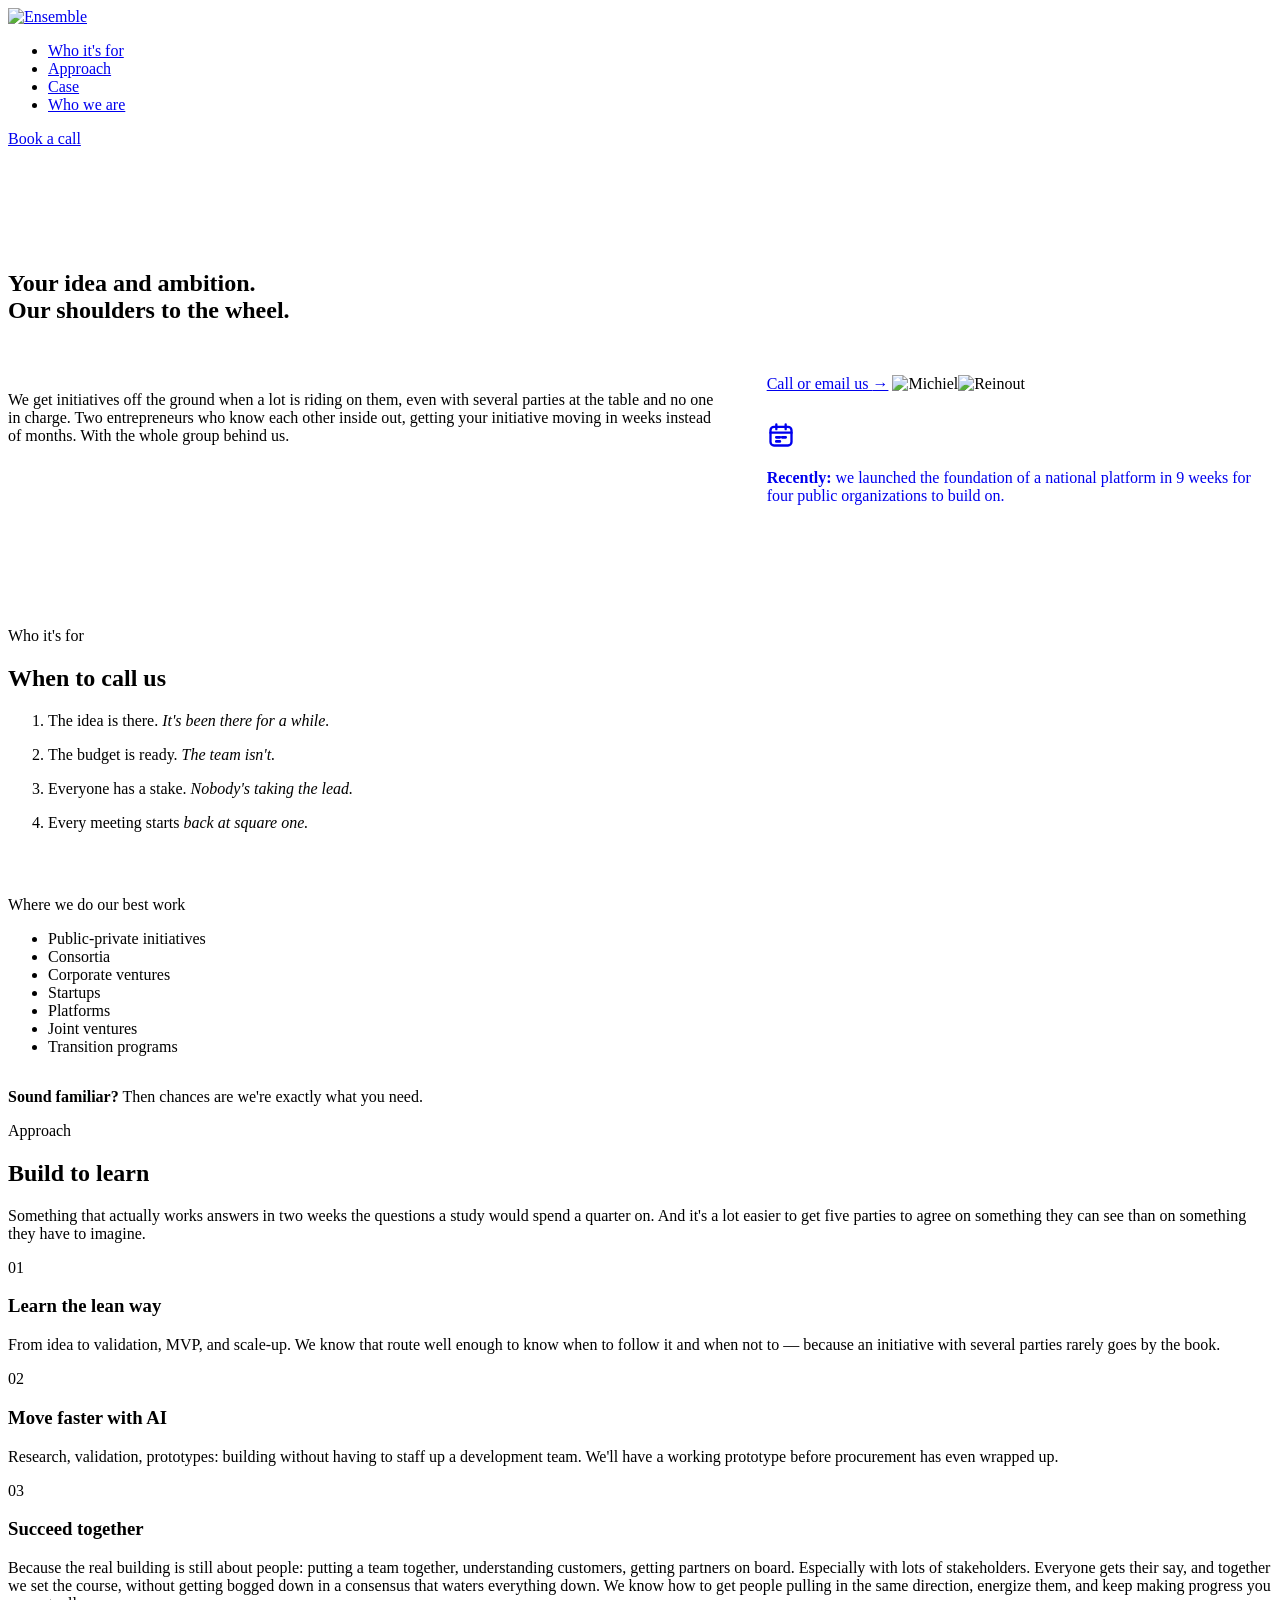
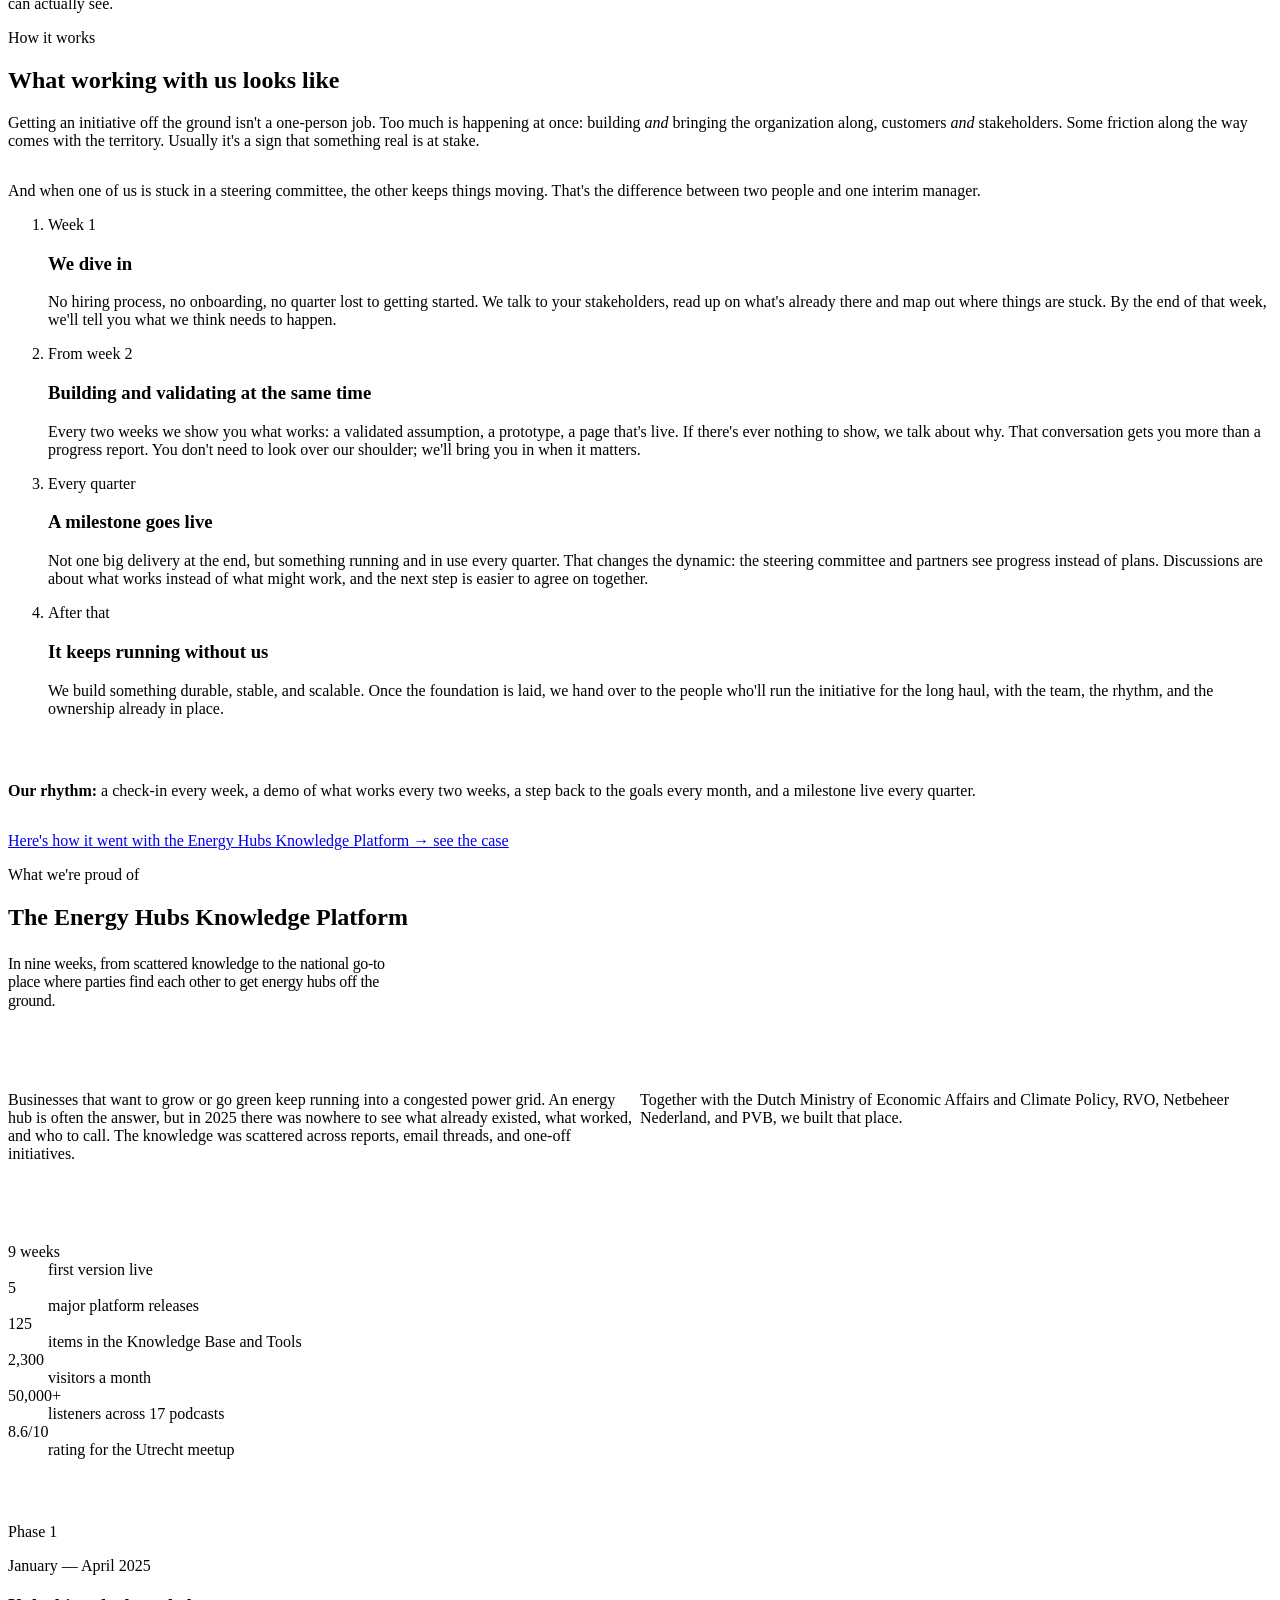
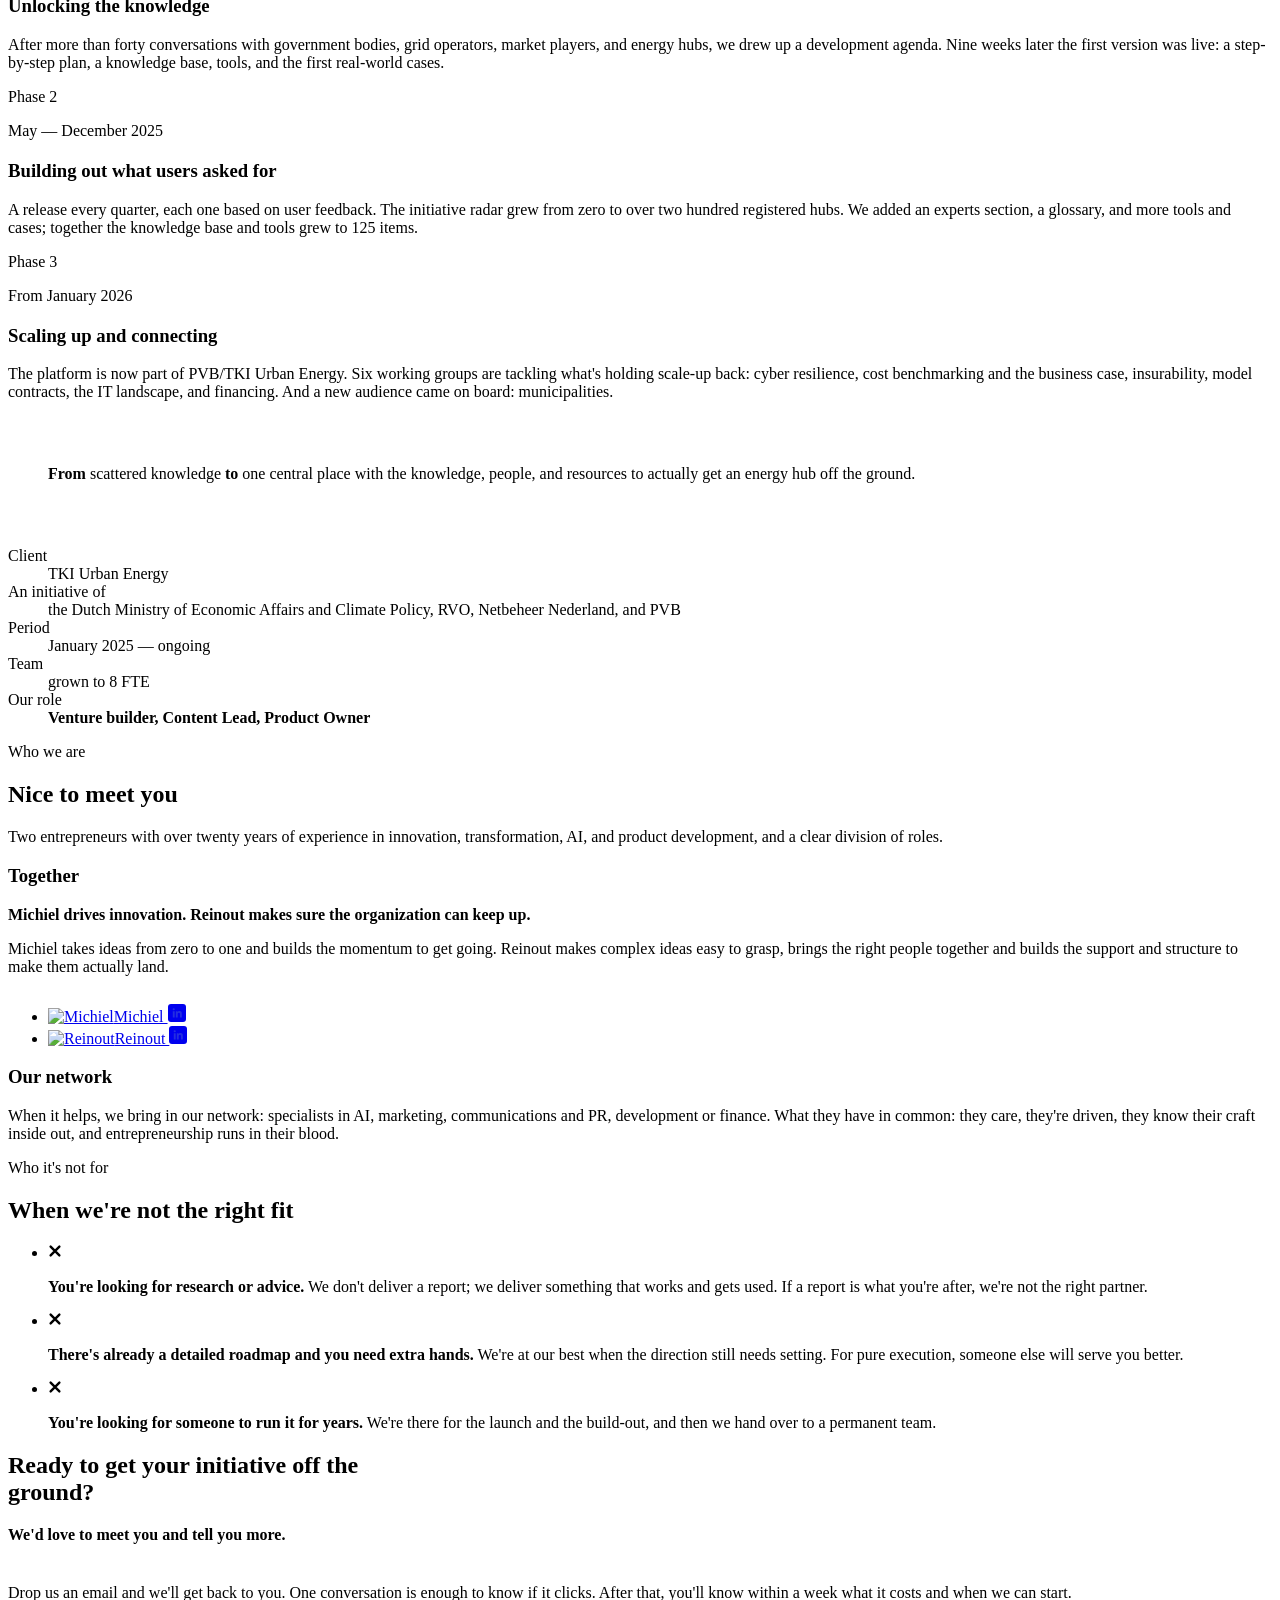
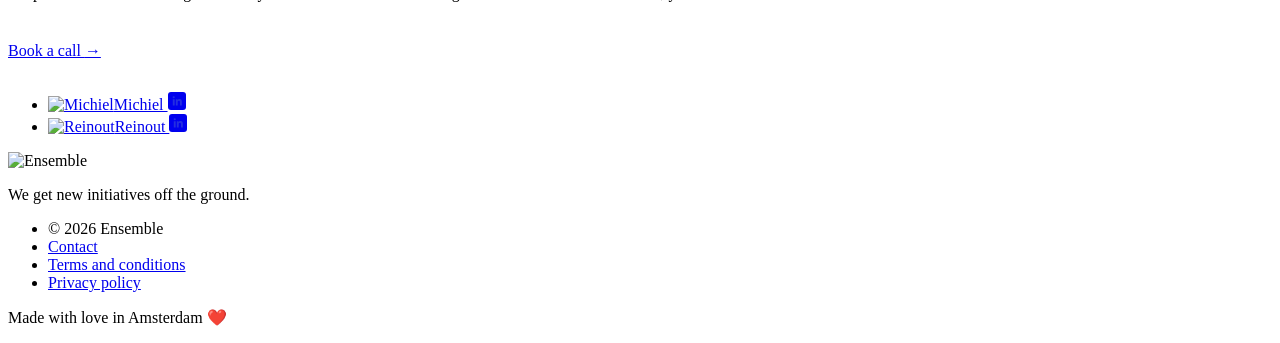
==== en/index.html @ d398ca80 "V6.11 — Engelse versie in Amerikaans Engels, tekst nagelopen Co-Authored-By: Claude Opus 5.5 <norepl" ====
<!DOCTYPE html>
<html lang="en">
<head>
  <meta charset="utf-8" />
  <meta name="viewport" content="width=device-width, initial-scale=1" />
  <title>Ensemble — Your idea and ambition. Our shoulders to the wheel.</title>
  <meta name="description" content="Ensemble gets new initiatives off the ground. Two entrepreneurs who get public-private initiatives, consortia, and ventures up and running in weeks." />
  <meta name="robots" content="noindex" />
  <link rel="canonical" href="https://withensemble.nl/en/" />
  <!-- Engelse versie (V6.10). Bewust verborgen: geen taalknop, noindex, niet in sitemap. -->
  <meta property="og:type" content="website" />
  <meta property="og:site_name" content="Ensemble" />
  <meta property="og:locale" content="en_US" />
  <meta property="og:url" content="https://withensemble.nl/en/" />
  <meta property="og:title" content="Ensemble — Your idea and ambition. Our shoulders to the wheel." />
  <meta property="og:description" content="Ensemble gets new initiatives off the ground. Two entrepreneurs who get public-private initiatives, consortia, and ventures up and running in weeks." />
  <meta property="og:image" content="https://withensemble.nl/assets/og-image.jpg" />
  <meta property="og:image:width" content="1200" />
  <meta property="og:image:height" content="630" />
  <meta property="og:image:alt" content="Ensemble — Your idea and ambition. Our shoulders to the wheel." />
  <meta name="twitter:card" content="summary_large_image" />
  <link rel="icon" href="/assets/favicon.svg" type="image/svg+xml" />
  <link rel="preconnect" href="https://fonts.googleapis.com" />
  <link rel="preconnect" href="https://fonts.gstatic.com" crossorigin />
  <link href="https://fonts.googleapis.com/css2?family=Bricolage+Grotesque:opsz,wght@12..96,400..800&family=Instrument+Sans:ital,wght@0,400..700;1,400..700&display=swap" rel="stylesheet" />
  <link rel="stylesheet" href="/assets/ensemble.css" />
  <style>
    /* pagina-specifiek — alles herbruikbaars staat in assets/ensemble.css */
    .hero { padding-block: clamp(3.5rem, 8vw, 7rem) clamp(3.5rem, 7vw, 6rem); }
    .hero-grid { display: grid; gap: clamp(2rem, 4vw, 3.5rem); margin-top: clamp(2rem, 4vw, 3.5rem); }
    .hero-cta { display: grid; gap: 1.75rem; align-content: start; justify-items: start; }
    @media (min-width: 900px) { .hero-grid { grid-template-columns: 7fr 5fr; align-items: start; } }
    .stack > * + * { margin-top: clamp(2.5rem, 5vw, 4.5rem); }
    .case-intro { display: grid; gap: 1.5rem var(--gutter); }
    @media (min-width: 900px) { .case-intro { grid-template-columns: 1fr 1fr; } }
    .case-sub { font-size: var(--fs-statement); line-height: 1.18; letter-spacing: -0.02em; color: var(--lavender-2); margin: 1.5rem 0 0; max-width: 24em; }
    .phase .label { margin-bottom: 0.2rem; }
    .phase .period { font-size: var(--fs-small); color: var(--lavender-2); margin-bottom: 1.25rem; }
    .contact h2 { max-width: 16em; }
    .sr-only { position: absolute; width: 1px; height: 1px; overflow: hidden; clip: rect(0 0 0 0); white-space: nowrap; }
    .contact-sub { font-family: var(--f-display); font-weight: 700; font-size: var(--fs-h3); color: var(--lavender); margin: 1rem 0 0; }
  </style>
</head>
<body>

  <!-- MENU -->
  <header class="nav">
    <div class="wrap nav-inner">
      <a class="nav-logo" href="#top" aria-label="Ensemble — back to top"><img src="/assets/logo-ensemble.svg" alt="Ensemble" width="178" height="30" /></a>
      <nav aria-label="Main menu">
        <ul class="nav-links">
          <li><a href="#voor-wie">Who it's for</a></li>
          <li><a href="#aanpak">Approach</a></li>
          <li><a href="#case">Case</a></li>
          <li><a href="#wie-we-zijn">Who we are</a></li>
        </ul>
      </nav>
      <a class="btn btn-primary btn-sm" href="#contact">Book a call</a>
    </div>
  </header>

  <main id="top">

    <!-- HERO -->
    <section class="hero band-paper">
      <div class="wrap">
        <h1>Your idea and ambition.<br />Our shoulders to the wheel.</h1>
        <div class="hero-grid">
          <p class="lede">We get initiatives off the ground when a lot is riding on them, even with several parties at the table and no one in charge. Two entrepreneurs who know each other inside out, getting your initiative moving in weeks instead of months. With the whole group behind us.</p>
          <div class="hero-cta">
            <div class="hero-cta-row">
              <a class="btn btn-primary" href="mailto:hallo@withensemble.nl">Call or email us <span class="arrow" aria-hidden="true">→</span></a>
              <span class="duo"><span class="avatar"><img src="/assets/foto-michiel.jpg" alt="Michiel" width="480" height="480" /></span><span class="avatar"><img src="/assets/foto-reinout.jpg" alt="Reinout" width="480" height="480" /></span></span>
            </div>
            <a class="sticker" href="#case" style="text-decoration:none">
              <span class="icon" aria-hidden="true"><svg viewBox="0 0 24 24" width="28" height="28" fill="none" stroke="currentColor" stroke-width="2" stroke-linecap="round" stroke-linejoin="round"><rect x="3" y="5" width="18" height="16" rx="3"/><path d="M3 10h18M8 3v4M16 3v4"/><path d="M8 14h3M13 14h3M8 17.5h3" stroke-width="2.4"/></svg></span>
              <p><strong>Recently:</strong> we launched the foundation of a national platform in 9 weeks for four public organizations to build on.</p>
            </a>
          </div>
        </div>
      </div>
    </section>

    <!-- SECTIE 3 — WANNEER BEL JE ONS -->
    <section class="section" id="voor-wie">
      <div class="wrap stack">
        <div class="split">
          <p class="label">Who it's for</p>
          <div>
            <h2 class="section-head">When to call us</h2>
            <ol class="rows claims">
              <li><p>The idea is there. <em>It's been there for a while.</em></p></li>
              <li><p>The budget is ready. <em>The team isn't.</em></p></li>
              <li><p>Everyone has a stake. <em>Nobody's taking the lead.</em></p></li>
              <li><p>Every meeting starts <em>back at square one.</em></p></li>
            </ol>
          </div>
        </div>
        <div class="split">
          <p class="label">Where we do our best work</p>
          <div>
            <ul class="chips">
              <li>Public-private initiatives</li>
              <li>Consortia</li>
              <li>Corporate ventures</li>
              <li>Startups</li>
              <li>Platforms</li>
              <li>Joint ventures</li>
              <li>Transition programs</li>
            </ul>
            <p class="lede" style="margin-top:2rem"><strong>Sound familiar?</strong> Then chances are we're exactly what you need.</p>
          </div>
        </div>
      </div>
    </section>

    <!-- SECTIE 4 — BOUWEN OM TE WETEN -->
    <section class="section band-lavender" id="aanpak">
      <div class="wrap">
        <div class="split section-head">
          <p class="label">Approach</p>
          <div>
            <h2>Build to learn</h2>
            <p class="statement">Something that actually works answers in two weeks the questions a study would spend a quarter on. And it's a lot easier to get five parties to agree on something they can see than on something they have to imagine.</p>
          </div>
        </div>
        <div class="cards cards-3">
          <article class="card">
            <p class="n">01</p>
            <h3>Learn the lean way</h3>
            <p>From idea to validation, MVP, and scale-up. We know that route well enough to know when to follow it and when not to — because an initiative with several parties rarely goes by the book.</p>
          </article>
          <article class="card">
            <p class="n">02</p>
            <h3>Move faster with AI</h3>
            <p>Research, validation, prototypes: building without having to staff up a development team. We'll have a working prototype before procurement has even wrapped up.</p>
          </article>
          <article class="card">
            <p class="n">03</p>
            <h3>Succeed together</h3>
            <p>Because the real building is still about people: putting a team together, understanding customers, getting partners on board. Especially with lots of stakeholders. Everyone gets their say, and together we set the course, without getting bogged down in a consensus that waters everything down. We know how to get people pulling in the same direction, energize them, and keep making progress you can actually see.</p>
          </article>
        </div>
      </div>
    </section>

    <!-- SECTIE 5 — ZO VERLOOPT EEN TRAJECT -->
    <section class="section" id="traject">
      <div class="wrap">
        <div class="split section-head">
          <p class="label">How it works</p>
          <div>
            <h2>What working with us looks like</h2>
            <p class="statement">Getting an initiative off the ground isn't a one-person job. Too much is happening at once: building <em>and</em> bringing the organization along, customers <em>and</em> stakeholders. Some friction along the way comes with the territory. Usually it's a sign that something real is at stake.</p>
            <p class="lede muted" style="margin-top:2rem">And when one of us is stuck in a steering committee, the other keeps things moving. That's the difference between two people and one interim manager.</p>
          </div>
        </div>

        <ol class="rows steps">
          <li>
            <p class="label when">Week 1</p>
            <div>
              <h3>We dive in</h3>
              <p>No hiring process, no onboarding, no quarter lost to getting started. We talk to your stakeholders, read up on what's already there and map out where things are stuck. By the end of that week, we'll tell you what we think needs to happen.</p>
            </div>
          </li>
          <li>
            <p class="label when">From week 2</p>
            <div>
              <h3>Building and validating at the same time</h3>
              <p>Every two weeks we show you what works: a validated assumption, a prototype, a page that's live. If there's ever nothing to show, we talk about why. That conversation gets you more than a progress report. You don't need to look over our shoulder; we'll bring you in when it matters.</p>
            </div>
          </li>
          <li>
            <p class="label when">Every quarter</p>
            <div>
              <h3>A milestone goes live</h3>
              <p>Not one big delivery at the end, but something running and in use every quarter. That changes the dynamic: the steering committee and partners see progress instead of plans. Discussions are about what works instead of what might work, and the next step is easier to agree on together.</p>
            </div>
          </li>
          <li>
            <p class="label when">After that</p>
            <div>
              <h3>It keeps running without us</h3>
              <p>We build something durable, stable, and scalable. Once the foundation is laid, we hand over to the people who'll run the initiative for the long haul, with the team, the rhythm, and the ownership already in place.</p>
            </div>
          </li>
        </ol>

        <div class="split" style="margin-top:clamp(2.5rem,5vw,4rem)">
          <span></span>
          <div>
            <p class="callout"><strong>Our rhythm:</strong> a check-in every week, a demo of what works every two weeks, a step back to the goals every month, and a milestone live every quarter.</p>
            <p style="margin-top:2rem"><a class="link-arrow" href="#case">Here's how it went with the Energy Hubs Knowledge Platform → see the case</a></p>
          </div>
        </div>
      </div>
    </section>

    <!-- SECTIE 6 — CASE -->
    <section class="section band-navy" id="case">
      <div class="wrap stack">
        <div>
          <p class="label" style="margin-bottom:1.25rem">What we're proud of</p>
          <h2>The Energy Hubs Knowledge Platform</h2>
          <p class="case-sub">In nine weeks, from scattered knowledge to the national go-to place where parties find each other to get energy hubs off the ground.</p>
        </div>

        <div class="case-intro">
          <p class="lede">Businesses that want to grow or go green keep running into a congested power grid. An energy hub is often the answer, but in 2025 there was nowhere to see what already existed, what worked, and who to call. The knowledge was scattered across reports, email threads, and one-off initiatives.</p>
          <p class="lede muted">Together with the Dutch Ministry of Economic Affairs and Climate Policy, RVO, Netbeheer Nederland, and PVB, we built that place.</p>
        </div>

        <dl class="stats">
          <div class="stat stat-accent"><dt>9 weeks</dt><dd>first version live</dd></div>
          <div class="stat"><dt>5</dt><dd>major platform releases</dd></div>
          <div class="stat"><dt>125</dt><dd>items in the Knowledge Base and Tools</dd></div>
          <div class="stat"><dt>2,300</dt><dd>visitors a month</dd></div>
          <div class="stat"><dt>50,000+</dt><dd>listeners across 17 podcasts</dd></div>
          <div class="stat"><dt>8.6/10</dt><dd>rating for the Utrecht meetup</dd></div>
        </dl>

        <div class="cards cards-3">
          <article class="card card-outline phase" style="border-color:var(--line-dark)">
            <p class="label">Phase 1</p>
            <p class="period">January — April 2025</p>
            <h3 style="color:var(--white)">Unlocking the knowledge</h3>
            <p>After more than forty conversations with government bodies, grid operators, market players, and energy hubs, we drew up a development agenda. Nine weeks later the first version was live: a step-by-step plan, a knowledge base, tools, and the first real-world cases.</p>
          </article>
          <article class="card card-outline phase" style="border-color:var(--line-dark)">
            <p class="label">Phase 2</p>
            <p class="period">May — December 2025</p>
            <h3 style="color:var(--white)">Building out what users asked for</h3>
            <p>A release every quarter, each one based on user feedback. The initiative radar grew from zero to over two hundred registered hubs. We added an experts section, a glossary, and more tools and cases; together the knowledge base and tools grew to 125 items.</p>
          </article>
          <article class="card card-outline phase" style="border-color:var(--line-dark)">
            <p class="label">Phase 3</p>
            <p class="period">From January 2026</p>
            <h3 style="color:var(--white)">Scaling up and connecting</h3>
            <p>The platform is now part of PVB/TKI Urban Energy. Six working groups are tackling what's holding scale-up back: cyber resilience, cost benchmarking and the business case, insurability, model contracts, the IT landscape, and financing. And a new audience came on board: municipalities.</p>
          </article>
        </div>

        <blockquote class="quote">
          <b>From</b> scattered knowledge <b>to</b> one central place with the knowledge, people, and resources to actually get an energy hub off the ground.
        </blockquote>

        <dl class="meta">
          <div><dt>Client</dt><dd>TKI Urban Energy</dd></div>
          <div><dt>An initiative of</dt><dd>the Dutch Ministry of Economic Affairs and Climate Policy, RVO, Netbeheer Nederland, and PVB</dd></div>
          <div><dt>Period</dt><dd>January 2025 — ongoing</dd></div>
          <div><dt>Team</dt><dd>grown to 8 FTE</dd></div>
          <div><dt>Our role</dt><dd><strong>Venture builder, Content Lead, Product Owner</strong></dd></div>
        </dl>
      </div>
    </section>

    <!-- SECTIE 7 — GOED KENNIS TE MAKEN -->
    <section class="section" id="wie-we-zijn">
      <div class="wrap">
        <div class="split section-head">
          <p class="label">Who we are</p>
          <div>
            <h2>Nice to meet you</h2>
            <p class="statement">Two entrepreneurs with over twenty years of experience in innovation, transformation, AI, and product development, and a clear division of roles.</p>
          </div>
        </div>
        <div class="cards cards-2">
          <article class="card card-blue">
            <h3>Together</h3>
            <p class="lede"><strong>Michiel drives innovation. Reinout makes sure the organization can keep up.</strong></p>
            <p>Michiel takes ideas from zero to one and builds the momentum to get going. Reinout makes complex ideas easy to grasp, brings the right people together and builds the support and structure to make them actually land.</p>
            <ul class="person-links" style="margin-top:1.75rem">
              <li><a href="https://www.linkedin.com/in/michielalkemade/" target="_blank" rel="noopener"><span class="avatar"><img src="/assets/foto-michiel.jpg" alt="Michiel" width="480" height="480" loading="lazy" /></span>Michiel <svg class="li" viewBox="0 0 24 24" width="18" height="18" aria-hidden="true" focusable="false"><rect width="24" height="24" rx="4" fill="currentColor"/><path fill="var(--li-bg,#242EE0)" d="M6.4 9.6h2.5V18H6.4zM7.65 5.5a1.45 1.45 0 1 1 0 2.9 1.45 1.45 0 0 1 0-2.9zM10.4 9.6h2.4v1.15c.35-.65 1.2-1.35 2.5-1.35 2.65 0 3.15 1.75 3.15 4V18h-2.5v-4.1c0-1 0-2.25-1.4-2.25s-1.6 1.05-1.6 2.15V18h-2.5z"/></svg><span class="sr-only"> on LinkedIn</span></a></li>
              <li><a href="https://www.linkedin.com/in/rdengelbronner/" target="_blank" rel="noopener"><span class="avatar"><img src="/assets/foto-reinout.jpg" alt="Reinout" width="480" height="480" loading="lazy" /></span>Reinout <svg class="li" viewBox="0 0 24 24" width="18" height="18" aria-hidden="true" focusable="false"><rect width="24" height="24" rx="4" fill="currentColor"/><path fill="var(--li-bg,#242EE0)" d="M6.4 9.6h2.5V18H6.4zM7.65 5.5a1.45 1.45 0 1 1 0 2.9 1.45 1.45 0 0 1 0-2.9zM10.4 9.6h2.4v1.15c.35-.65 1.2-1.35 2.5-1.35 2.65 0 3.15 1.75 3.15 4V18h-2.5v-4.1c0-1 0-2.25-1.4-2.25s-1.6 1.05-1.6 2.15V18h-2.5z"/></svg><span class="sr-only"> on LinkedIn</span></a></li>
            </ul>
          </article>
          <article class="card card-lavender">
            <h3>Our network</h3>
            <p>When it helps, we bring in our network: specialists in AI, marketing, communications and PR, development or finance. What they have in common: they care, they're driven, they know their craft inside out, and entrepreneurship runs in their blood.</p>
          </article>
        </div>
      </div>
    </section>

    <!-- SECTIE 8 — NIET JOUW PARTIJ -->
    <section class="section band-paper" id="niet-jouw-partij">
      <div class="wrap">
        <div class="split">
          <p class="label">Who it's not for</p>
          <div>
            <h2 class="section-head">When we're not the right fit</h2>
            <ul class="rows nots">
              <li><span class="x" aria-hidden="true"><svg viewBox="0 0 16 16" width="14" height="14" aria-hidden="true" focusable="false"><path d="M3 3l10 10M13 3L3 13" stroke="currentColor" stroke-width="2.75" stroke-linecap="round"/></svg></span><p><strong>You're looking for research or advice.</strong> We don't deliver a report; we deliver something that works and gets used. If a report is what you're after, we're not the right partner.</p></li>
              <li><span class="x" aria-hidden="true"><svg viewBox="0 0 16 16" width="14" height="14" aria-hidden="true" focusable="false"><path d="M3 3l10 10M13 3L3 13" stroke="currentColor" stroke-width="2.75" stroke-linecap="round"/></svg></span><p><strong>There's already a detailed roadmap and you need extra hands.</strong> We're at our best when the direction still needs setting. For pure execution, someone else will serve you better.</p></li>
              <li><span class="x" aria-hidden="true"><svg viewBox="0 0 16 16" width="14" height="14" aria-hidden="true" focusable="false"><path d="M3 3l10 10M13 3L3 13" stroke="currentColor" stroke-width="2.75" stroke-linecap="round"/></svg></span><p><strong>You're looking for someone to run it for years.</strong> We're there for the launch and the build-out, and then we hand over to a permanent team.</p></li>
            </ul>
          </div>
        </div>
      </div>
    </section>

    <!-- SECTIE 9 — CONTACT -->
    <section class="section band-blue contact" id="contact">
      <div class="wrap">
        <h2>Ready to get your initiative off the ground?</h2>
        <p class="contact-sub">We'd love to meet you and tell you more.</p>
        <p class="lede" style="margin-top:2.5rem">Drop us an email and we'll get back to you. One conversation is enough to know if it clicks. After that, you'll know within a week what it costs and when we can start.</p>
        <p style="margin-top:2.5rem"><a class="btn btn-primary" href="mailto:hallo@withensemble.nl">Book a call <span class="arrow" aria-hidden="true">→</span></a></p>
        <ul class="person-links" style="margin-top:2rem">
          <li><a href="https://www.linkedin.com/in/michielalkemade/" target="_blank" rel="noopener"><span class="avatar"><img src="/assets/foto-michiel.jpg" alt="Michiel" width="480" height="480" loading="lazy" /></span>Michiel <svg class="li" viewBox="0 0 24 24" width="18" height="18" aria-hidden="true" focusable="false"><rect width="24" height="24" rx="4" fill="currentColor"/><path fill="var(--li-bg,#242EE0)" d="M6.4 9.6h2.5V18H6.4zM7.65 5.5a1.45 1.45 0 1 1 0 2.9 1.45 1.45 0 0 1 0-2.9zM10.4 9.6h2.4v1.15c.35-.65 1.2-1.35 2.5-1.35 2.65 0 3.15 1.75 3.15 4V18h-2.5v-4.1c0-1 0-2.25-1.4-2.25s-1.6 1.05-1.6 2.15V18h-2.5z"/></svg><span class="sr-only"> on LinkedIn</span></a></li>
          <li><a href="https://www.linkedin.com/in/rdengelbronner/" target="_blank" rel="noopener"><span class="avatar"><img src="/assets/foto-reinout.jpg" alt="Reinout" width="480" height="480" loading="lazy" /></span>Reinout <svg class="li" viewBox="0 0 24 24" width="18" height="18" aria-hidden="true" focusable="false"><rect width="24" height="24" rx="4" fill="currentColor"/><path fill="var(--li-bg,#242EE0)" d="M6.4 9.6h2.5V18H6.4zM7.65 5.5a1.45 1.45 0 1 1 0 2.9 1.45 1.45 0 0 1 0-2.9zM10.4 9.6h2.4v1.15c.35-.65 1.2-1.35 2.5-1.35 2.65 0 3.15 1.75 3.15 4V18h-2.5v-4.1c0-1 0-2.25-1.4-2.25s-1.6 1.05-1.6 2.15V18h-2.5z"/></svg><span class="sr-only"> on LinkedIn</span></a></li>
        </ul>
      </div>
    </section>
  </main>

  <!-- SECTIE 10 — FOOTER -->
  <footer class="footer band-night">
    <div class="wrap">
      <img class="footer-logo" src="/assets/logo-ensemble-white.svg" alt="Ensemble" width="260" height="44" />
      <p class="footer-tag">We get new initiatives off the ground.</p>
      <div class="footer-bottom">
        <ul>
          <li>© 2026 Ensemble</li>
          <li><a href="mailto:hallo@withensemble.nl">Contact</a></li>
          <li><a href="#">Terms and conditions</a></li>
          <li><a href="#">Privacy policy</a></li>
        </ul>
        <p>Made with love in Amsterdam <span aria-label="heart">❤️</span></p>
      </div>
    </div>
  </footer>

  <!-- Feedbackmodus (alleen actief met ?feedback). Dit verborgen formulier laat Netlify het formulier "feedback" herkennen. -->
  <form name="feedback" data-netlify="true" netlify-honeypot="bot-field" hidden>
    <input name="bot-field" /><input name="naam" /><input name="soort" /><textarea name="opmerking"></textarea>
    <input name="sectie" /><input name="sectietitel" /><input name="element" /><input name="citaat" />
    <input name="pagina" /><input name="versie" /><input name="scherm" /><input name="moment" />
  </form>
  <script src="/assets/feedback.js?v=V6.10" defer></script>
</body>
</html>
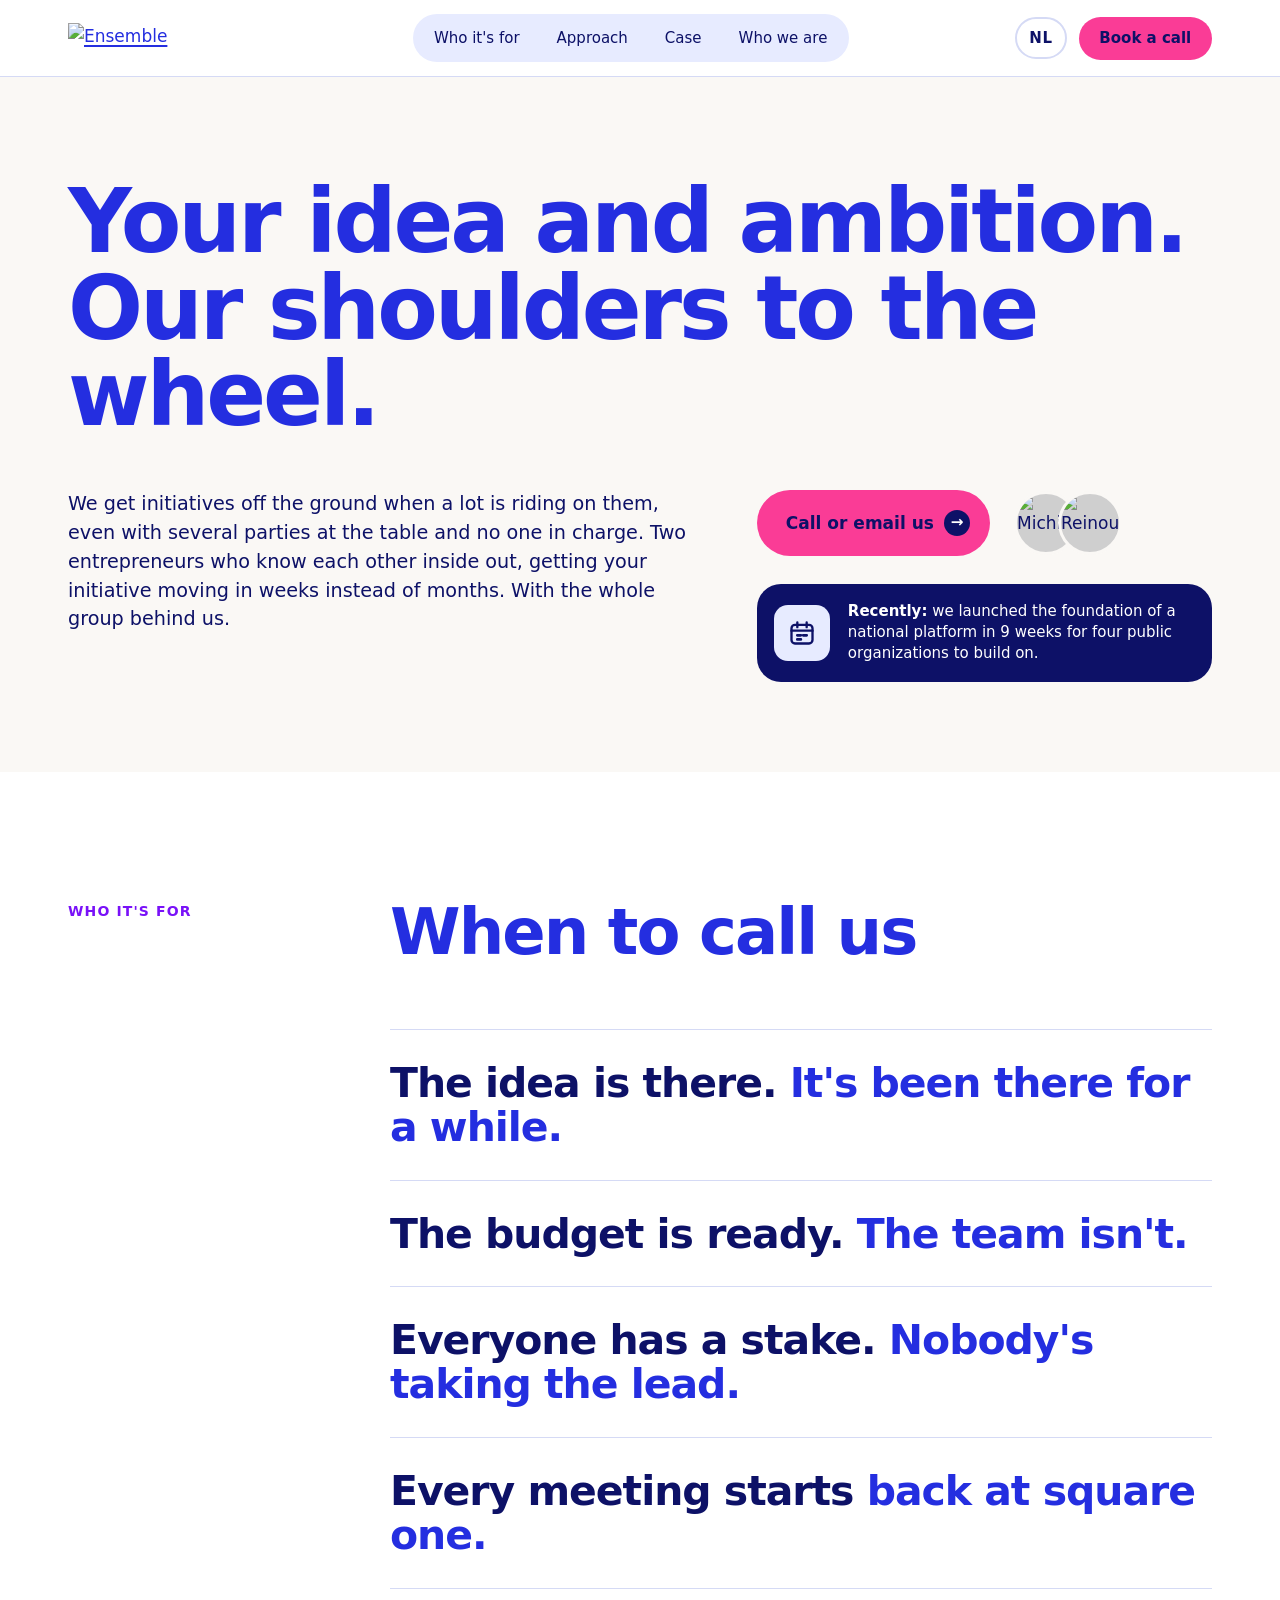
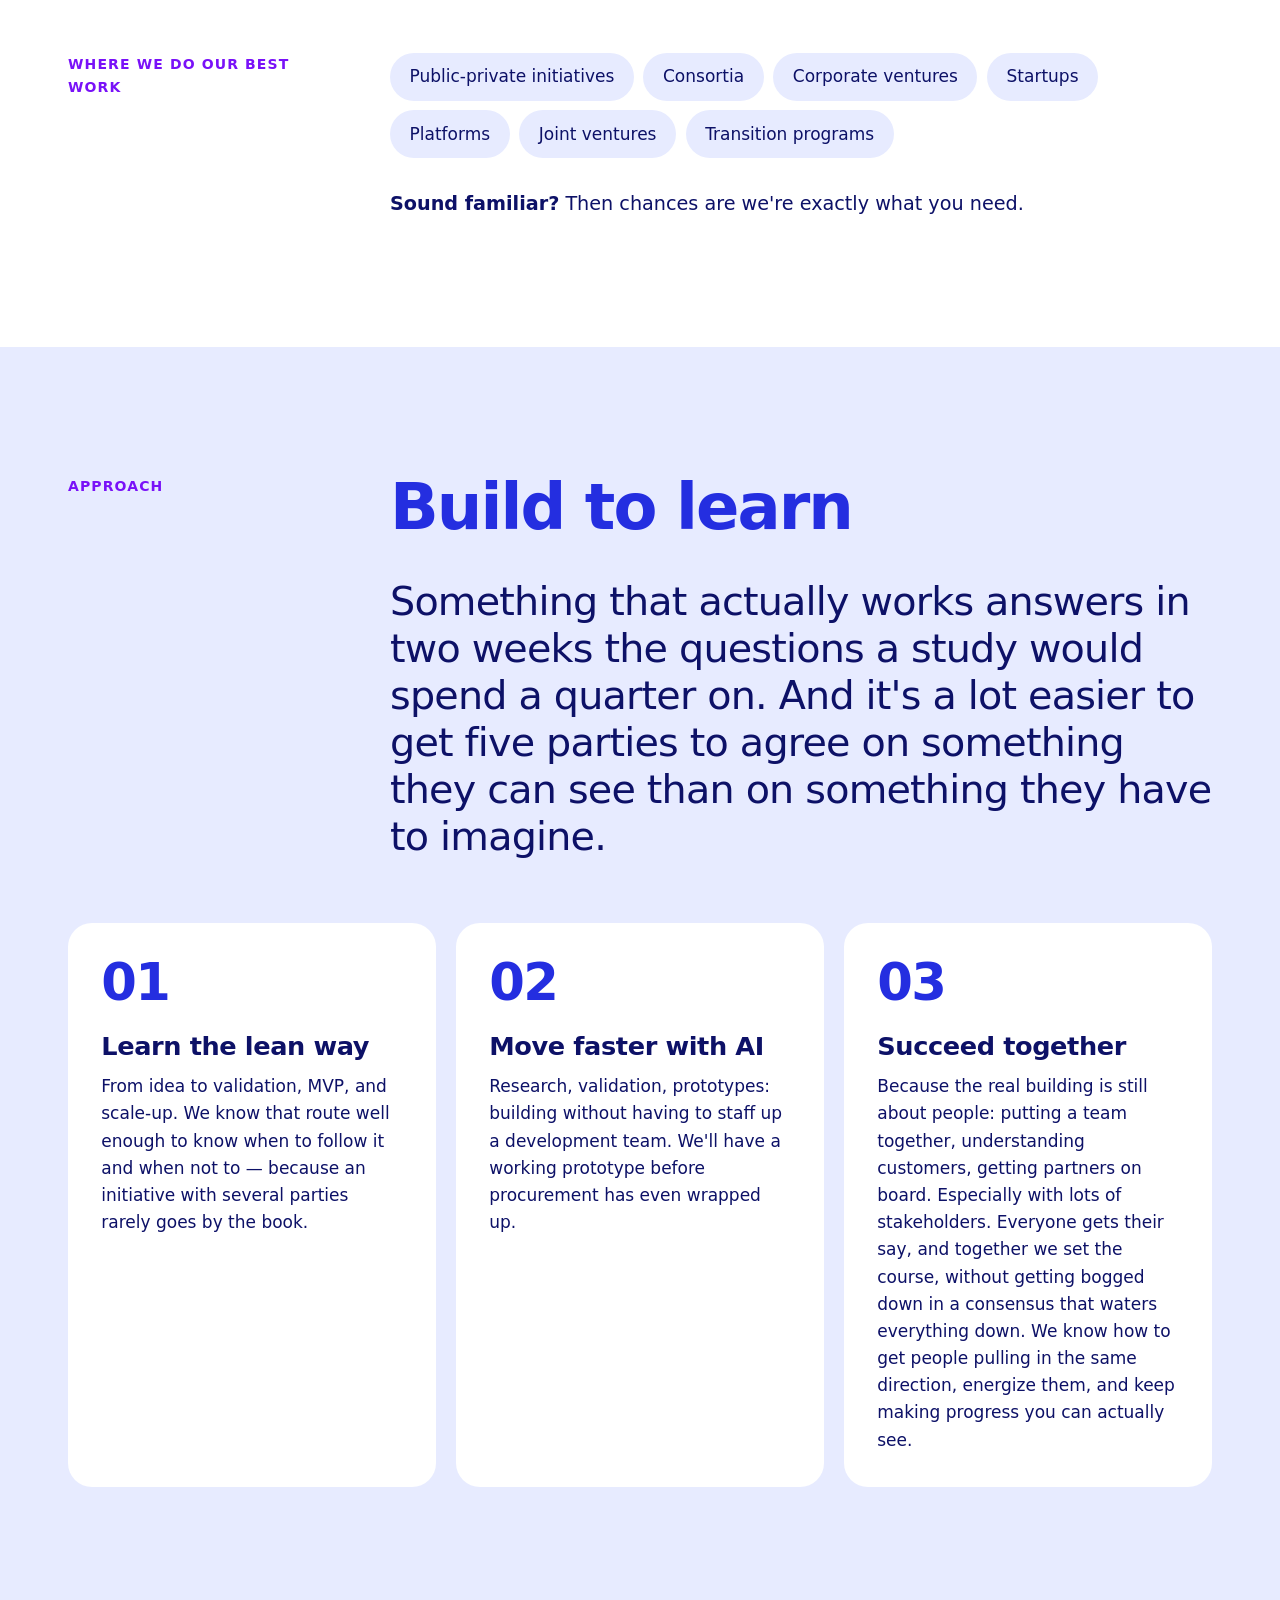
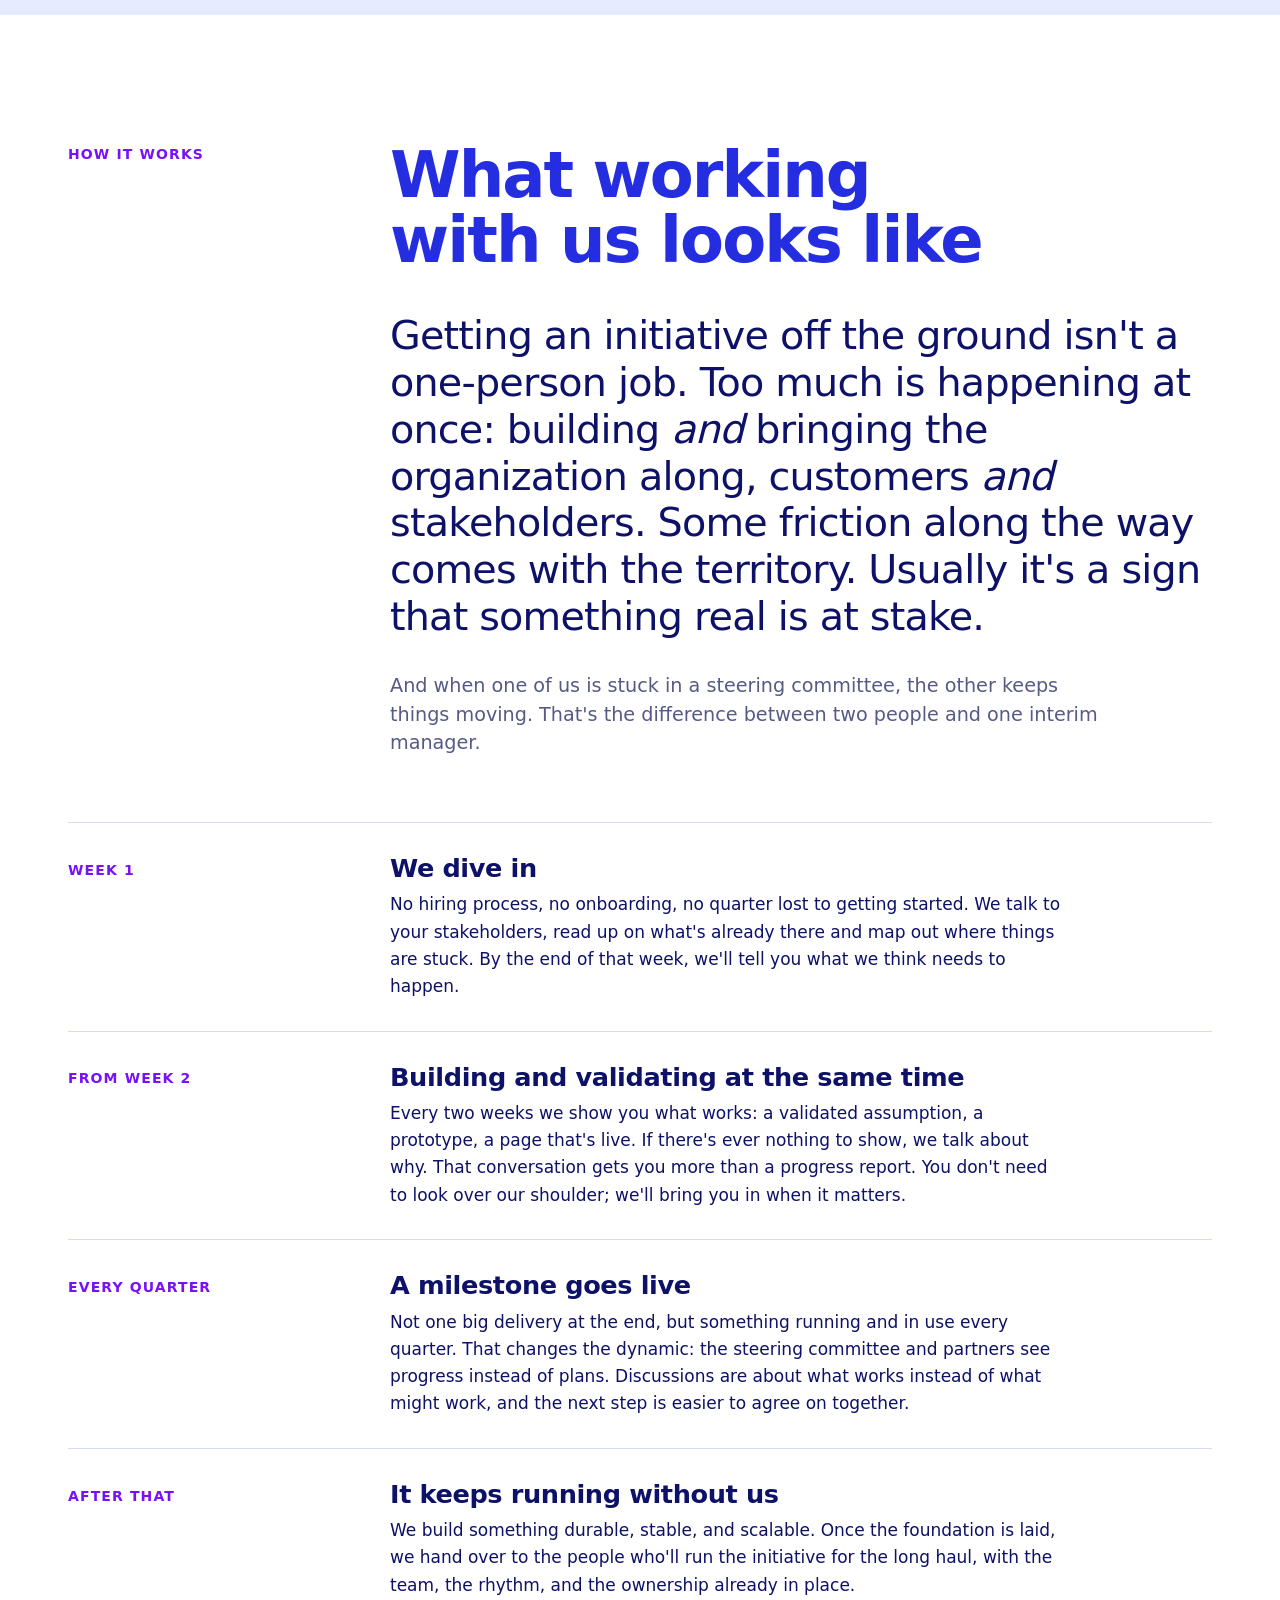
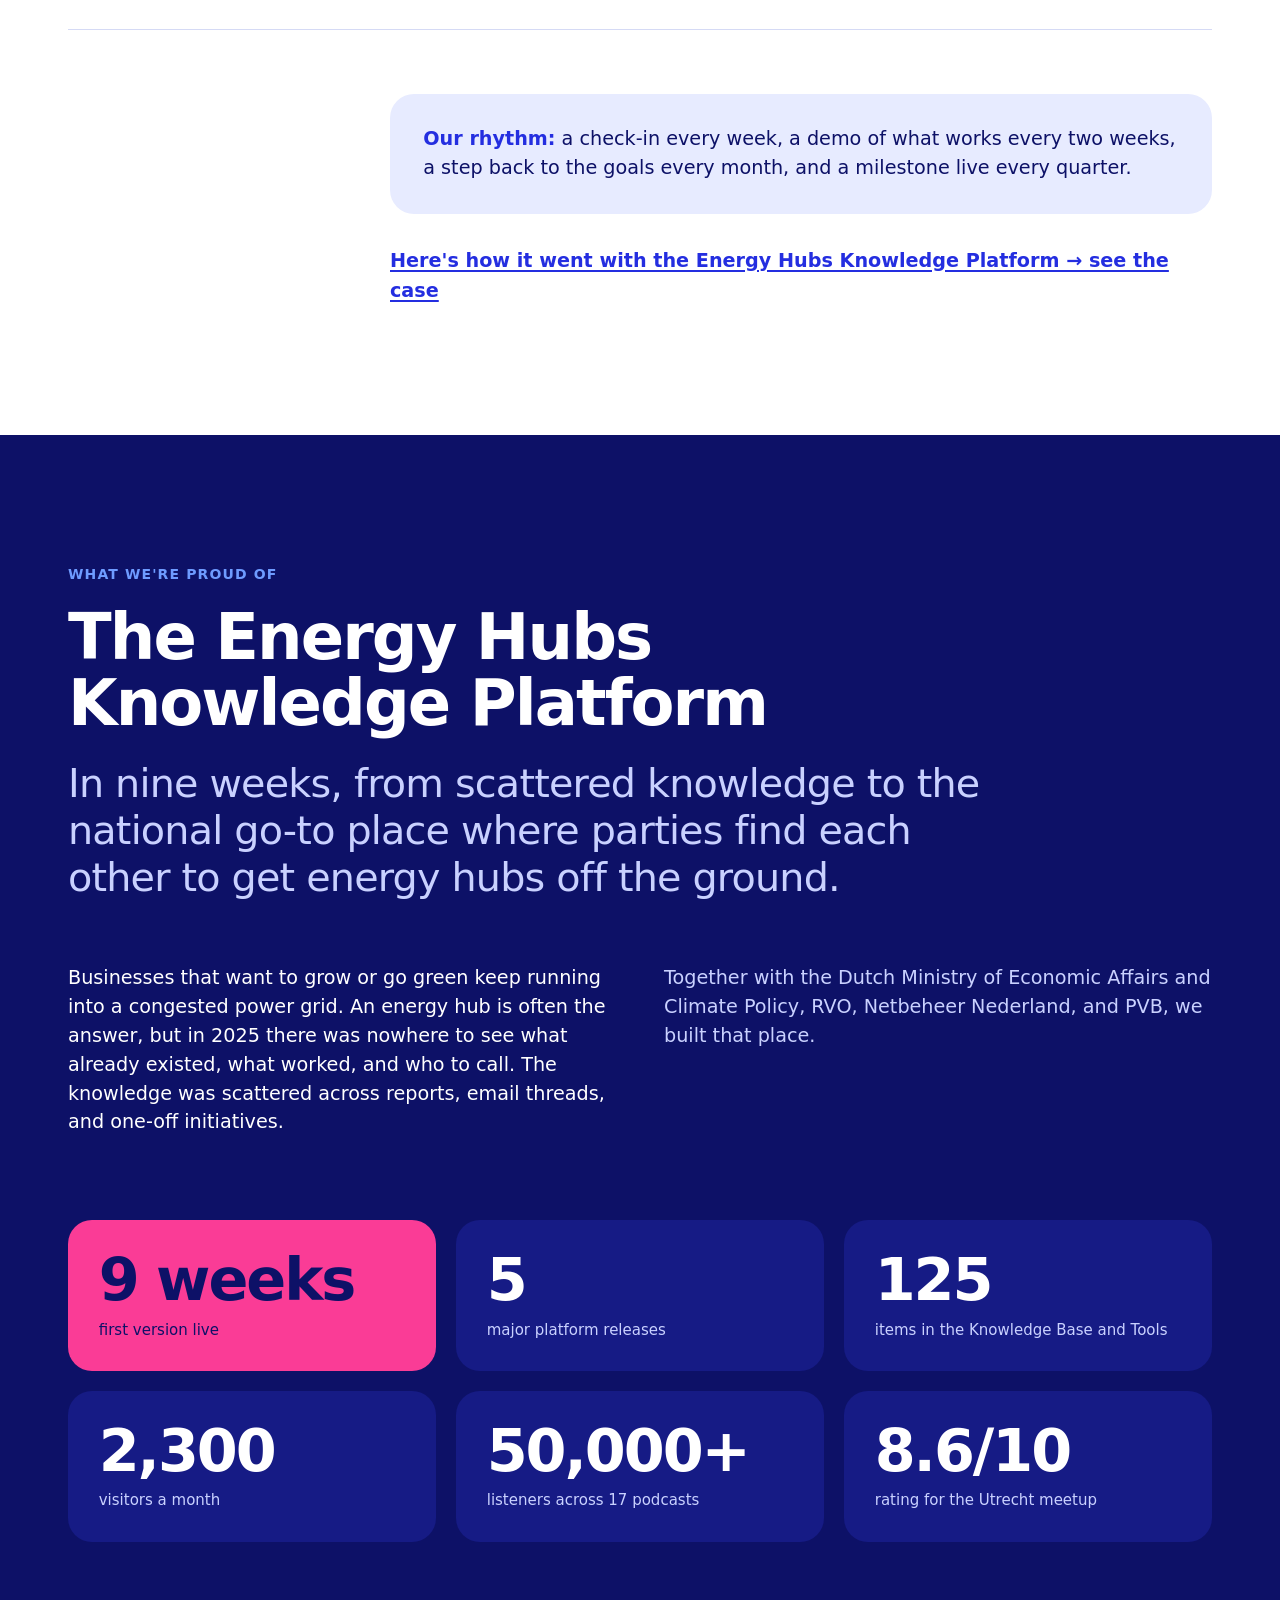
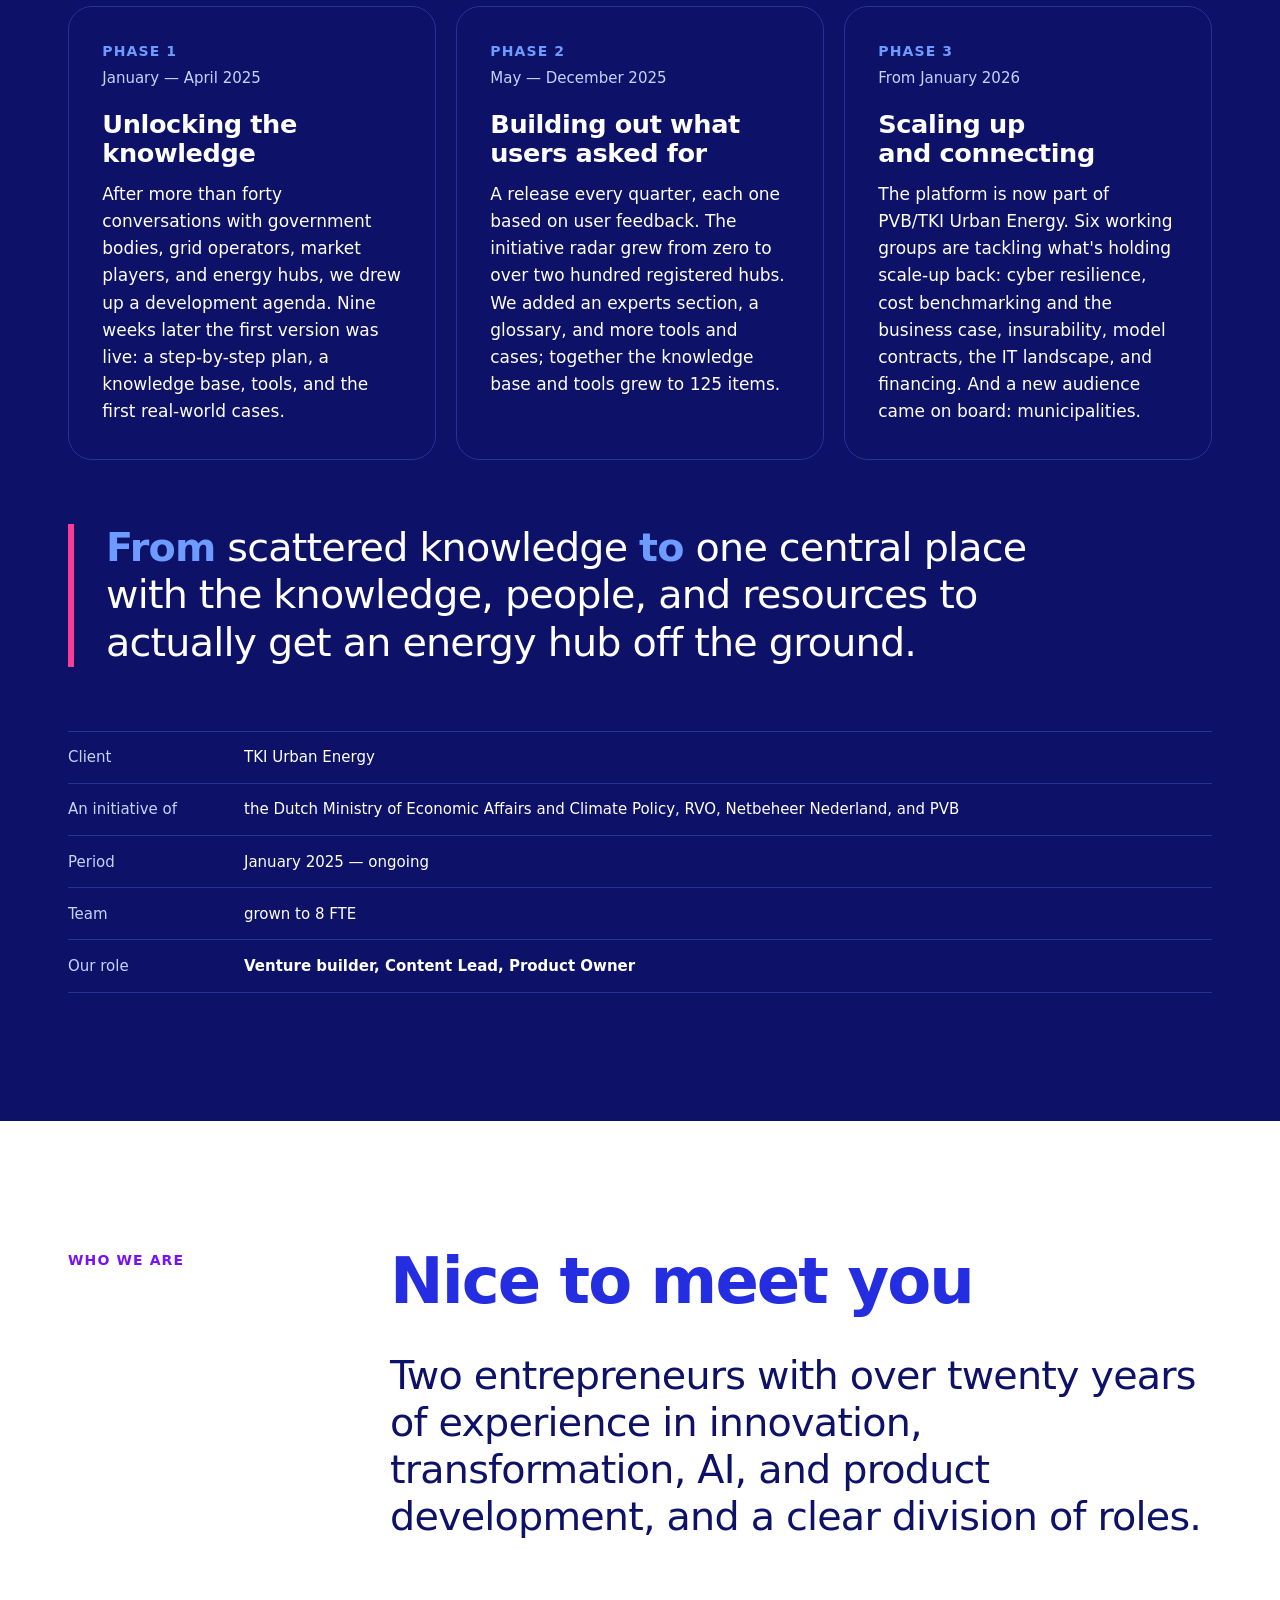
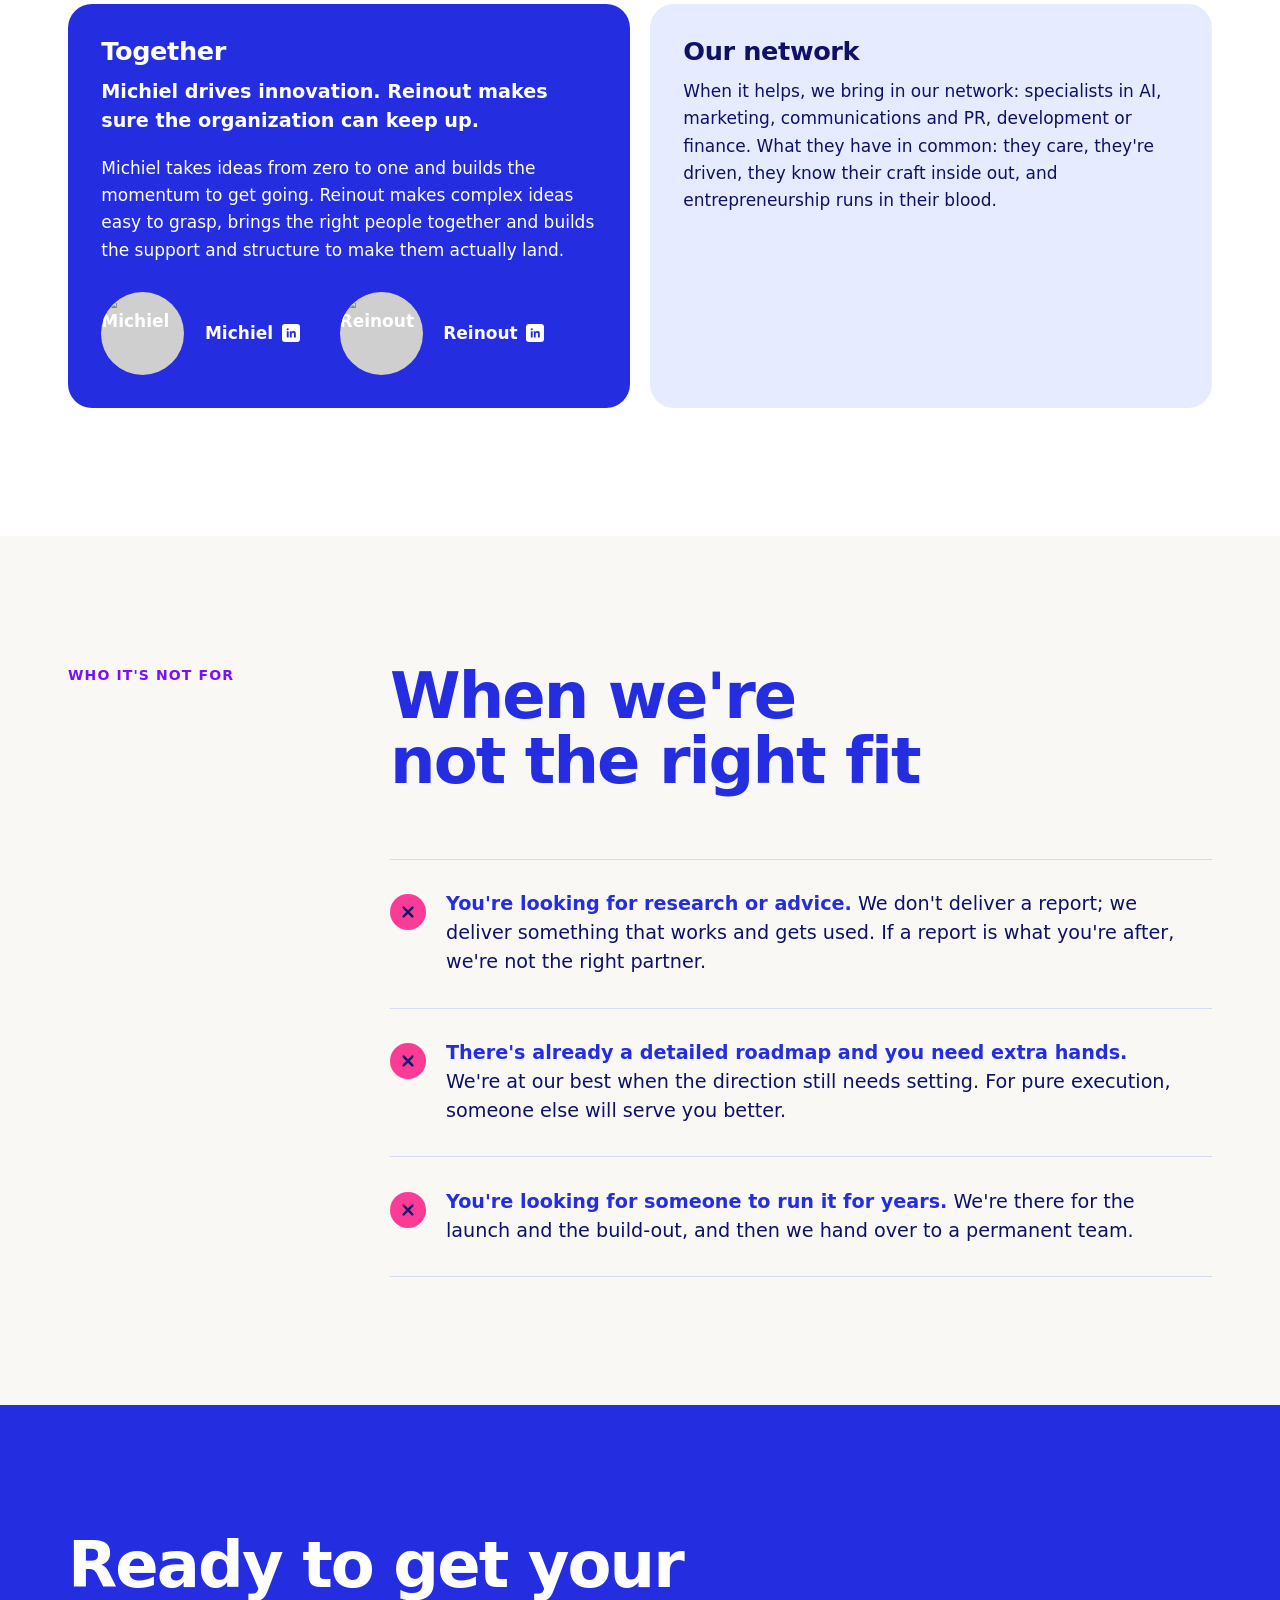
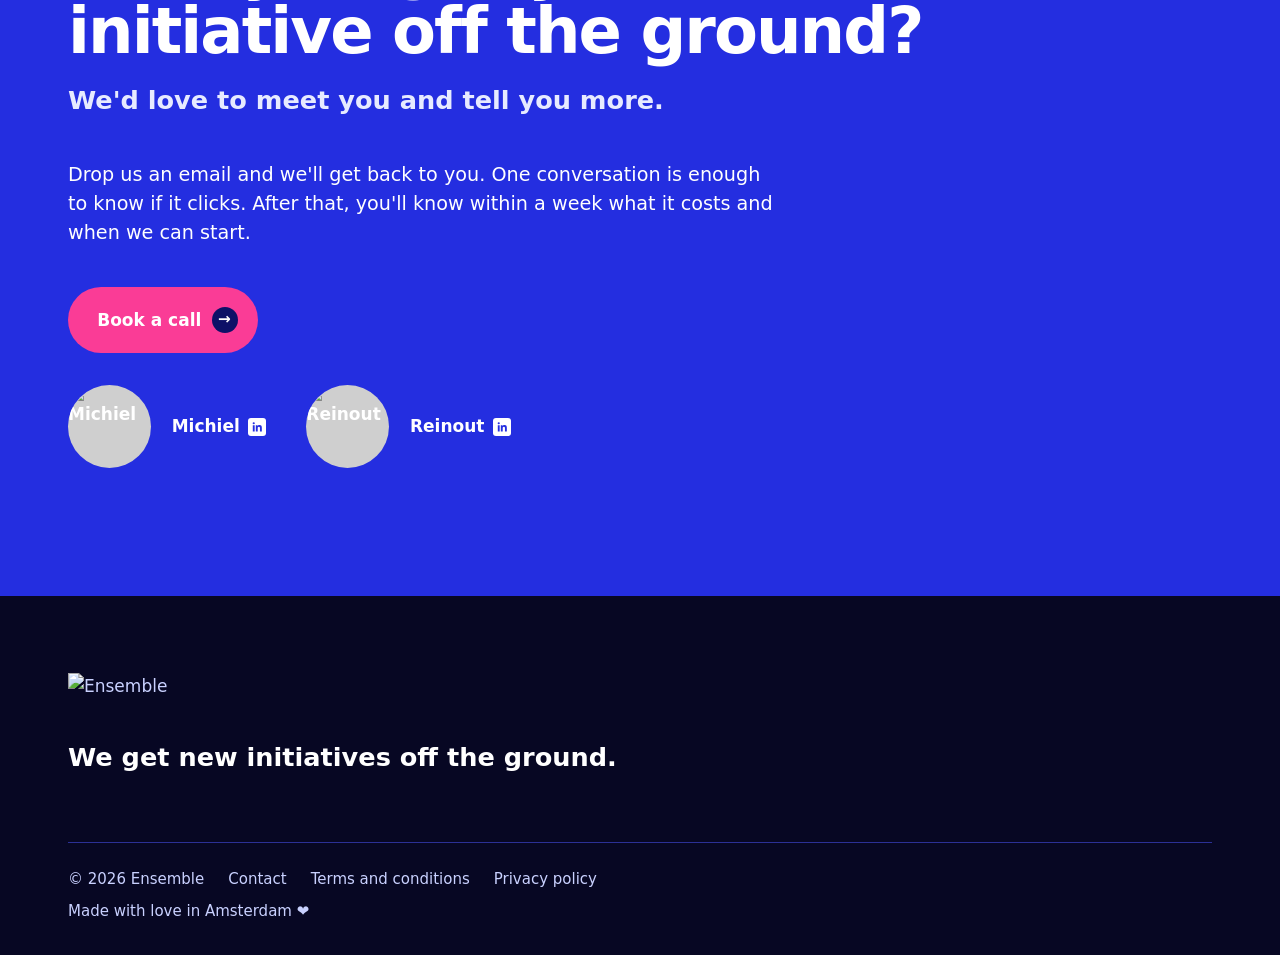
==== commit faabb1a4: "V6.12 — Engelse versie openbaar: taalknop, hreflang, sitemap, geen noindex Co-Authored-By: Claude Op" ====
--- a/en/index.html
+++ b/en/index.html
@@ -5,9 +5,11 @@
   <meta name="viewport" content="width=device-width, initial-scale=1" />
   <title>Ensemble — Your idea and ambition. Our shoulders to the wheel.</title>
   <meta name="description" content="Ensemble gets new initiatives off the ground. Two entrepreneurs who get public-private initiatives, consortia, and ventures up and running in weeks." />
-  <meta name="robots" content="noindex" />
   <link rel="canonical" href="https://withensemble.nl/en/" />
-  <!-- Engelse versie (V6.10). Bewust verborgen: geen taalknop, noindex, niet in sitemap. -->
+  <!-- Engelse versie. Openbaar sinds V6.12: taalknop, geïndexeerd, in sitemap. -->
+  <link rel="alternate" hreflang="nl" href="https://withensemble.nl/" />
+  <link rel="alternate" hreflang="en" href="https://withensemble.nl/en/" />
+  <link rel="alternate" hreflang="x-default" href="https://withensemble.nl/" />
   <meta property="og:type" content="website" />
   <meta property="og:site_name" content="Ensemble" />
   <meta property="og:locale" content="en_US" />
@@ -55,7 +57,10 @@
           <li><a href="#wie-we-zijn">Who we are</a></li>
         </ul>
       </nav>
-      <a class="btn btn-primary btn-sm" href="#contact">Book a call</a>
+      <div class="nav-actions">
+        <a class="lang-switch" href="/" hreflang="nl" lang="nl" aria-label="Lees deze pagina in het Nederlands">NL</a>
+        <a class="btn btn-primary btn-sm" href="#contact">Book a call</a>
+      </div>
     </div>
   </header>
 
--- a/assets/ensemble.css
+++ b/assets/ensemble.css
@@ -0,0 +1,331 @@
+/* ==========================================================================
+   Ensemble — Design System V6.8 · "Blauw & Redactioneel"
+   Bron: lebara.nl (blauw, vette koppen, pills, ronde kaarten)
+       + verveagency.com (redactionele opzet, label-kolom, haarlijnen, wit)
+       + Logo/logo-ensemble.svg (violet #7911F8 + roze #FA3C96)
+   Bewust GEEN animaties of transitions. Hover/focus = directe kleurwissel.
+   ========================================================================== */
+
+/* ---------- 1. Tokens ---------- */
+:root {
+  /* blauw — kern */
+  --blue: #242EE0;        /* elektrisch blauw: koppen, links, contactvlak */
+  --navy: #0D1167;        /* inkt: bodytekst, donkere secties */
+  --night: #070723;       /* diepste vlak: footer */
+  --sky: #3A7AFE;         /* helder blauw: vlakken/iconen op donker (niet voor kleine tekst) */
+  --sky-text: #6E9BFF;    /* helder blauw voor tekst op navy (6,0:1) */
+  --lavender: #E7EBFF;    /* lichte band, kaarten, chips */
+  --lavender-2: #C9D1FF;  /* tekst/lijnen op donker */
+  /* logo-accenten */
+  --violet: #7911F8;      /* logo-voorvlak: nummers, labels, kleine accenten */
+  --pink: #FA3C96;        /* logo-schaduw: primaire CTA, markeringen */
+  /* neutraal */
+  --paper: #FAF8F5;       /* warme off-white: hero */
+  --white: #FFFFFF;
+  --muted: #565A85;       /* secundaire tekst op licht */
+  --line: #D5DAF5;        /* haarlijnen op licht */
+  --line-dark: #2B3096;   /* haarlijnen op navy */
+  --navy-2: #161B85;      /* kaart op navy */
+
+  /* rollen */
+  --bg: var(--white);
+  --ink: var(--navy);
+  --accent: var(--pink);
+
+  /* type */
+  --f-display: 'Bricolage Grotesque', 'Arial Black', system-ui, sans-serif;
+  --f-body: 'Instrument Sans', system-ui, -apple-system, 'Segoe UI', sans-serif;
+
+  --fs-h1: clamp(2.5rem, 6.9vw, 5.75rem);
+  --fs-h2: clamp(2.125rem, 5vw, 4rem);
+  --fs-h3: clamp(1.375rem, 2vw, 1.75rem);
+  --fs-statement: clamp(1.5rem, 3.1vw, 2.75rem);
+  --fs-lede: clamp(1.125rem, 1.5vw, 1.375rem);
+  --fs-body: 1.0625rem;   /* 17px */
+  --fs-small: 0.9375rem;  /* 15px */
+  --fs-label: 0.875rem;   /* 14px */
+
+  /* vorm */
+  --radius: 24px;
+  --radius-sm: 14px;
+  --pill: 9999px;
+
+  /* ruimte */
+  --gutter: clamp(1.25rem, 4vw, 3rem);
+  --section: clamp(4.5rem, 10vw, 8.75rem);
+  --wrap: 1240px;
+}
+
+/* ---------- 2. Basis ---------- */
+*, *::before, *::after { box-sizing: border-box; }
+html { -webkit-text-size-adjust: 100%; -webkit-tap-highlight-color: transparent; }
+body {
+  margin: 0;
+  background: var(--bg);
+  color: var(--ink);
+  font-family: var(--f-body);
+  font-size: var(--fs-body);
+  line-height: 1.6;
+  -webkit-font-smoothing: antialiased;
+}
+img, svg { max-width: 100%; display: block; }
+a { color: var(--blue); text-underline-offset: 0.18em; text-decoration-thickness: 1.5px; }
+a:hover { color: var(--navy); }
+:focus-visible { outline: 3px solid var(--pink); outline-offset: 3px; }
+p { margin: 0 0 1em; }
+p:last-child { margin-bottom: 0; }
+[id] { scroll-margin-top: 96px; }
+
+.wrap { max-width: var(--wrap); margin-inline: auto; padding-inline: var(--gutter); }
+.section { padding-block: var(--section); }
+.measure { max-width: 62ch; }
+
+/* ---------- 3. Typografie ---------- */
+h1, h2, h3 { font-family: var(--f-display); margin: 0; text-wrap: balance; }
+h1, .h1 { font-size: var(--fs-h1); font-weight: 800; line-height: 0.98; letter-spacing: -0.035em; color: var(--blue); }
+h2, .h2 { font-size: var(--fs-h2); font-weight: 800; line-height: 1.02; letter-spacing: -0.03em; color: var(--blue); }
+h3, .h3 { font-size: var(--fs-h3); font-weight: 700; line-height: 1.15; letter-spacing: -0.015em; color: var(--navy); }
+
+/* Verve-statement: grote, lichte zin (sinds 6.1 zonder inspringing) */
+.statement {
+  font-size: var(--fs-statement);
+  font-weight: 400;
+  line-height: 1.18;
+  letter-spacing: -0.02em;
+  max-width: 24em;
+  margin: 0;
+  text-wrap: pretty;
+}
+.lede { font-size: var(--fs-lede); line-height: 1.5; max-width: 58ch; }
+.muted { color: var(--muted); }
+.small { font-size: var(--fs-small); }
+.label {
+  font-size: var(--fs-label);
+  font-weight: 600;
+  letter-spacing: 0.08em;
+  text-transform: uppercase;
+  color: var(--violet);
+  margin: 0;
+}
+
+/* ---------- 4. Banden (sectie-achtergronden) ---------- */
+.band-paper { background: var(--paper); }
+.band-lavender { background: var(--lavender); }
+.band-navy { background: var(--navy); color: var(--white); }
+.band-blue { background: var(--blue); color: var(--white); }
+.band-night { background: var(--night); color: var(--lavender-2); }
+
+.band-navy h2, .band-navy h3, .band-blue h2, .band-blue h3 { color: var(--white); }
+.band-navy .label { color: var(--sky-text); }
+.band-blue .label { color: var(--lavender); }
+.band-navy .muted, .band-blue .muted { color: var(--lavender-2); }
+.band-navy a, .band-blue a, .band-night a { color: var(--white); }
+.band-navy a:hover, .band-blue a:hover, .band-night a:hover { color: var(--pink); }
+.band-blue a:hover { color: var(--lavender); }
+
+/* ---------- 5. Knoppen (pills) ---------- */
+.btn {
+  display: inline-flex; align-items: center; gap: 0.6em;
+  font-family: var(--f-body); font-size: 1.0625rem; font-weight: 600; line-height: 1;
+  padding: 1.05em 1.6em;
+  border-radius: var(--pill);
+  border: 2px solid transparent;
+  text-decoration: none; cursor: pointer; white-space: nowrap;
+}
+.btn .arrow {
+  display: inline-grid; place-items: center;
+  width: 1.7em; height: 1.7em; margin-right: -0.6em;
+  border-radius: 50%; background: var(--navy); color: var(--white); font-size: 0.9em;
+}
+.btn-primary { background: var(--pink); color: var(--navy); }
+.btn-primary:hover { background: var(--navy); color: var(--white); }
+.btn-primary:hover .arrow { background: var(--pink); color: var(--navy); }
+.btn-secondary { background: transparent; color: var(--blue); border-color: var(--blue); }
+.btn-secondary:hover { background: var(--blue); color: var(--white); }
+.btn-sm { font-size: 0.9375rem; padding: 0.8em 1.25em; }
+.band-navy .btn-primary:hover, .band-blue .btn-primary:hover { background: var(--white); color: var(--navy); }
+.band-navy .btn-secondary, .band-blue .btn-secondary { color: var(--white); border-color: var(--white); }
+.band-navy .btn-secondary:hover, .band-blue .btn-secondary:hover { background: var(--white); color: var(--navy); }
+
+.link-arrow { font-weight: 600; font-size: var(--fs-lede); }
+
+/* foto-placeholder (rond, grijs) — in 6.6 komt hier een <img> in */
+.avatar { display: inline-block; flex: none; width: 4rem; height: 4rem; border-radius: 50%; background: #CFCFCF; overflow: hidden; }
+.duo .avatar { border: 3px solid var(--paper); }
+.duo .avatar + .avatar { position: relative; }
+.avatar img { width: 100%; height: 100%; object-fit: cover; display: block; }
+.duo { display: inline-flex; flex: none; }
+.duo .avatar + .avatar { margin-left: -1.25rem; }
+.hero-cta-row { display: flex; flex-wrap: wrap; align-items: center; gap: 1rem 1.5rem; }
+
+/* persoonslink met LinkedIn-icoon (icoon in tekstkleur, "in" in de achtergrondkleur) */
+.person-links { display: grid; grid-template-columns: repeat(auto-fit, minmax(11.5rem, max-content)); gap: 1rem 2.5rem; list-style: none; margin: 0; padding: 0; }
+.person-links a { display: inline-flex; align-items: center; gap: 0.5em; font-weight: 600; text-decoration: none; }
+.person-links .avatar { width: 5.2rem; height: 5.2rem; margin-right: 0.75rem; }  /* 30% groter dan --avatar: hier zie je de persoon */
+.person-links a:hover { text-decoration: underline; }
+.person-links .li { flex: none; }
+.card-blue .person-links a { color: var(--white); --li-bg: var(--blue); }
+.band-blue .person-links a { color: var(--white); --li-bg: var(--blue); }
+.person-links-light a { color: var(--blue); --li-bg: var(--white); }
+
+/* ---------- 6. Navigatie ---------- */
+.nav { position: sticky; top: 0; z-index: 10; background: var(--white); border-bottom: 1px solid var(--line); }
+.nav-inner { display: flex; align-items: center; justify-content: space-between; gap: 1rem; min-height: 76px; }
+.nav-logo img { height: 30px; width: auto; }
+.nav-links {
+  display: flex; gap: 0.25rem; list-style: none; margin: 0; padding: 0.3rem;
+  background: var(--lavender); border-radius: var(--pill);
+}
+.nav-links a {
+  display: block; padding: 0.5em 1.1em; border-radius: var(--pill);
+  color: var(--navy); font-size: var(--fs-small); font-weight: 500; text-decoration: none;
+}
+.nav-links a:hover { background: var(--white); color: var(--blue); }
+.nav-actions { display: flex; align-items: center; gap: 0.75rem; }
+.lang-switch { display: inline-grid; place-items: center; min-width: 2.75rem; padding: 0.45em 0.8em; border: 2px solid var(--line); border-radius: var(--pill); color: var(--navy); font-size: var(--fs-small); font-weight: 600; letter-spacing: 0.04em; text-decoration: none; }
+.lang-switch:hover { border-color: var(--blue); color: var(--blue); }
+
+/* ---------- 7. Redactioneel raster (label-kolom + inhoud) ---------- */
+.split { display: grid; gap: 1.5rem var(--gutter); }
+.section-head { margin-bottom: clamp(2.5rem, 5vw, 4.5rem); }
+.section-head h2 + .statement, .section-head h2 + .lede { margin-top: clamp(1.5rem, 3vw, 2.5rem); }
+
+/* rijen met haarlijnen */
+.rows { list-style: none; margin: 0; padding: 0; border-top: 1px solid var(--line); }
+.rows > li { border-bottom: 1px solid var(--line); padding-block: clamp(1.25rem, 2.4vw, 2rem); }
+.band-navy .rows, .band-navy .rows > li { border-color: var(--line-dark); }
+
+/* grote uitspraken-lijst ("Wanneer bel je ons") — zonder nummers */
+.claims p { font-family: var(--f-display); font-weight: 700; font-size: clamp(1.5rem, 3.2vw, 2.625rem); line-height: 1.08; letter-spacing: -0.025em; color: var(--navy); margin: 0; }
+.claims p em { font-style: normal; color: var(--blue); }
+
+/* stappen-rijen ("Zo verloopt een traject") */
+.steps > li { display: grid; gap: 0.5rem var(--gutter); }
+.steps .when { padding-top: 0.35em; }
+.steps h3 { margin-bottom: 0.5rem; }
+.steps p { max-width: 62ch; }
+
+/* ---------- 8. Chips ---------- */
+.chips { display: flex; flex-wrap: wrap; gap: 0.6rem; list-style: none; margin: 0; padding: 0; }
+.chips li {
+  padding: 0.6em 1.15em; border-radius: var(--pill);
+  background: var(--lavender); color: var(--navy);
+  font-weight: 500; font-size: var(--fs-body);
+}
+.band-lavender .chips li { background: var(--white); }
+
+/* ---------- 9. Kaarten ---------- */
+.cards { display: grid; gap: 1.25rem; }
+.card { background: var(--white); border-radius: var(--radius); padding: clamp(1.5rem, 2.6vw, 2.5rem); }
+.card .n { font-family: var(--f-display); font-weight: 800; font-size: clamp(2.5rem, 4vw, 3.5rem); line-height: 1; letter-spacing: -0.03em; color: var(--blue); margin: 0 0 1.5rem; }
+.card h3 { margin-bottom: 0.75rem; }
+.card-lavender { background: var(--lavender); }
+.card-blue { background: var(--blue); color: var(--white); }
+.card-blue h3 { color: var(--white); }
+.card-navy { background: var(--navy-2); color: var(--white); }
+.card-navy h3 { color: var(--white); }
+.card-outline { background: transparent; border: 1.5px solid var(--line); }
+
+/* callout */
+.callout { background: var(--lavender); border-radius: var(--radius); padding: clamp(1.25rem, 2.4vw, 2rem) clamp(1.5rem, 2.6vw, 2.5rem); font-size: var(--fs-lede); line-height: 1.5; }
+.callout strong { color: var(--blue); }
+
+/* ---------- 10. Cijfers ---------- */
+.stats { display: grid; grid-template-columns: repeat(2, minmax(0, 1fr)); gap: 1.25rem; margin: 0; }
+.stat { background: var(--navy-2); border-radius: var(--radius); padding: clamp(1rem, 2.4vw, 2rem); }
+.stat dt { font-family: var(--f-display); font-weight: 800; font-size: clamp(1.625rem, 4.6vw, 4rem); line-height: 1; letter-spacing: -0.035em; color: var(--white); }
+.stat dd { margin: 0.6rem 0 0; color: var(--lavender-2); font-size: var(--fs-small); line-height: 1.4; }
+.stat-accent { background: var(--pink); }
+.stat-accent dt, .stat-accent dd { color: var(--navy); }
+
+/* sticker (hero-bewijs, à la prijskaartje) */
+.sticker { display: inline-grid; grid-template-columns: auto 1fr; align-items: center; gap: 1.1rem; background: var(--navy); color: var(--white); border-radius: var(--radius); padding: 1.1rem 1.5rem 1.1rem 1.1rem; max-width: 34rem; }
+.sticker .icon { display: grid; place-items: center; width: 3.5rem; height: 3.5rem; background: var(--lavender); color: var(--navy); border-radius: var(--radius-sm); }
+.sticker .icon svg { display: block; }
+.sticker p { font-size: var(--fs-small); line-height: 1.4; margin: 0; }
+a.sticker { text-decoration: none; }
+a.sticker:hover { color: var(--white); background: var(--navy-2); }
+
+/* ---------- 11. Citaat ---------- */
+.quote { margin: 0; border-left: 6px solid var(--pink); padding-left: clamp(1.25rem, 2.5vw, 2.25rem); font-size: var(--fs-statement); line-height: 1.2; letter-spacing: -0.02em; max-width: 26em; }
+.quote b { font-family: var(--f-display); font-weight: 800; color: var(--sky-text); }
+
+/* ---------- 12. Meta-lijst ---------- */
+.meta { display: grid; gap: 0; margin: 0; font-size: var(--fs-small); border-top: 1px solid var(--line-dark); }
+.meta > div { display: grid; grid-template-columns: 10rem 1fr; gap: 1rem; padding-block: 0.85rem; border-bottom: 1px solid var(--line-dark); }
+.meta dt { color: var(--lavender-2); }
+.meta dd { margin: 0; }
+
+/* ---------- 13. Nee-lijst ---------- */
+.nots > li { display: grid; grid-template-columns: 2.25rem 1fr; gap: 1.25rem; align-items: start; }
+.nots .x { display: grid; place-items: center; width: 2.25rem; height: 2.25rem; border-radius: 50%; background: var(--pink); color: var(--navy); margin-top: 0.2em; }
+.nots .x svg { display: block; }
+.nots p { font-size: var(--fs-lede); line-height: 1.5; max-width: 60ch; }
+.nots strong { color: var(--blue); }
+
+/* ---------- 14. Formulieren (spec — niet gebruikt op de voorbeeldsite) ---------- */
+.field { display: grid; gap: 0.4rem; }
+.field label { font-size: var(--fs-small); font-weight: 600; }
+.field input, .field textarea {
+  font: inherit; color: var(--navy); background: var(--white);
+  border: 1.5px solid var(--line); border-radius: var(--radius-sm); padding: 0.85em 1em; width: 100%;
+}
+.field input:focus, .field textarea:focus { outline: none; border-color: var(--blue); box-shadow: 0 0 0 3px var(--lavender); }
+
+/* ---------- 15. Footer ---------- */
+.footer { padding-block: clamp(3rem, 6vw, 5rem) 2rem; }
+.footer-logo { height: 44px; width: auto; }
+.footer-tag { font-family: var(--f-display); font-weight: 700; font-size: var(--fs-h3); color: var(--white); margin-top: 1.25rem; }
+.footer-bottom { margin-top: clamp(2.5rem, 5vw, 4rem); padding-top: 1.5rem; border-top: 1px solid var(--line-dark); font-size: var(--fs-small); display: grid; gap: 0.5rem; }
+.footer-bottom ul { display: flex; flex-wrap: wrap; gap: 0.4rem 1.5rem; list-style: none; margin: 0; padding: 0; }
+.footer-bottom a { color: var(--lavender-2); text-decoration: none; }
+
+/* ---------- 16. Responsief ---------- */
+@media (max-width: 899px) {
+  /* mobiel/tablet-portret: menu als scrollbare rij onder logo en knop */
+  .nav-inner { flex-wrap: wrap; row-gap: 0; min-height: 64px; padding-top: 0.6rem; }
+  [id] { scroll-margin-top: 120px; }  /* sticky header is hoger door de menurij */
+  .nav-inner nav { order: 3; flex-basis: 100%; margin-inline: calc(-1 * var(--gutter)); padding-inline: var(--gutter); overflow-x: auto; scrollbar-width: none; }
+  .nav-inner nav::-webkit-scrollbar { display: none; }
+  .nav-links { background: none; padding: 0.35rem 0 0.6rem; gap: 0.15rem; width: max-content; }
+  .nav-links a { padding: 0.45em 0.85em; background: var(--lavender); }
+  .nav-logo img { height: 26px; }
+  .nav-actions { gap: 0.5rem; }
+  .lang-switch { min-width: 0; padding: 0.35em 0.6em; border-width: 1.5px; }
+  .btn-sm { padding: 0.75em 1.05em; }
+  .hero { padding-top: clamp(2.5rem, 7vw, 4rem); }
+  .hero-cta { gap: 1.25rem; }
+  .card { padding: 1.5rem 1.25rem; }
+  .claims p { font-size: clamp(1.375rem, 5.6vw, 2rem); }
+  .quote { border-left-width: 4px; }
+  .nots > li { grid-template-columns: 2rem 1fr; gap: 1rem; }
+  .nots .x { width: 2rem; height: 2rem; }
+  .footer-bottom ul { gap: 0.4rem 1.1rem; }
+  .meta > div { grid-template-columns: 1fr; gap: 0.1rem; }
+  .sticker { grid-template-columns: 1fr; }
+  .sticker .icon { justify-self: start; }
+}
+@media (min-width: 700px) {
+  .cards-2 { grid-template-columns: repeat(2, 1fr); }
+  .stats { grid-template-columns: repeat(3, minmax(0, 1fr)); }
+}
+/* tablet-portret (700–999px): drie kaarten naast elkaar wordt te krap, dus gestapeld; vanaf 1000px drie kolommen */
+@media (min-width: 1000px) {
+  .cards-3 { grid-template-columns: repeat(3, 1fr); }
+}
+@media (min-width: 700px) and (max-width: 999px) {
+  .cards-3 .card { max-width: 40rem; }
+}
+/* aanraakschermen: geen hover-afhankelijke states, iets ruimere doelen */
+@media (max-width: 430px) {
+  .nav-inner { column-gap: 0.75rem; }
+  .nav-logo img { height: 22px; }
+  .nav-actions .btn { padding-inline: 0.85em; font-size: 0.875rem; }
+}
+@media (hover: none) {
+  .nav-links a, .footer-bottom a { padding-block: 0.6em; }
+}
+@media (min-width: 900px) {
+  .split { grid-template-columns: 3fr 9fr; }
+  .steps > li { grid-template-columns: 3fr 9fr; }
+}
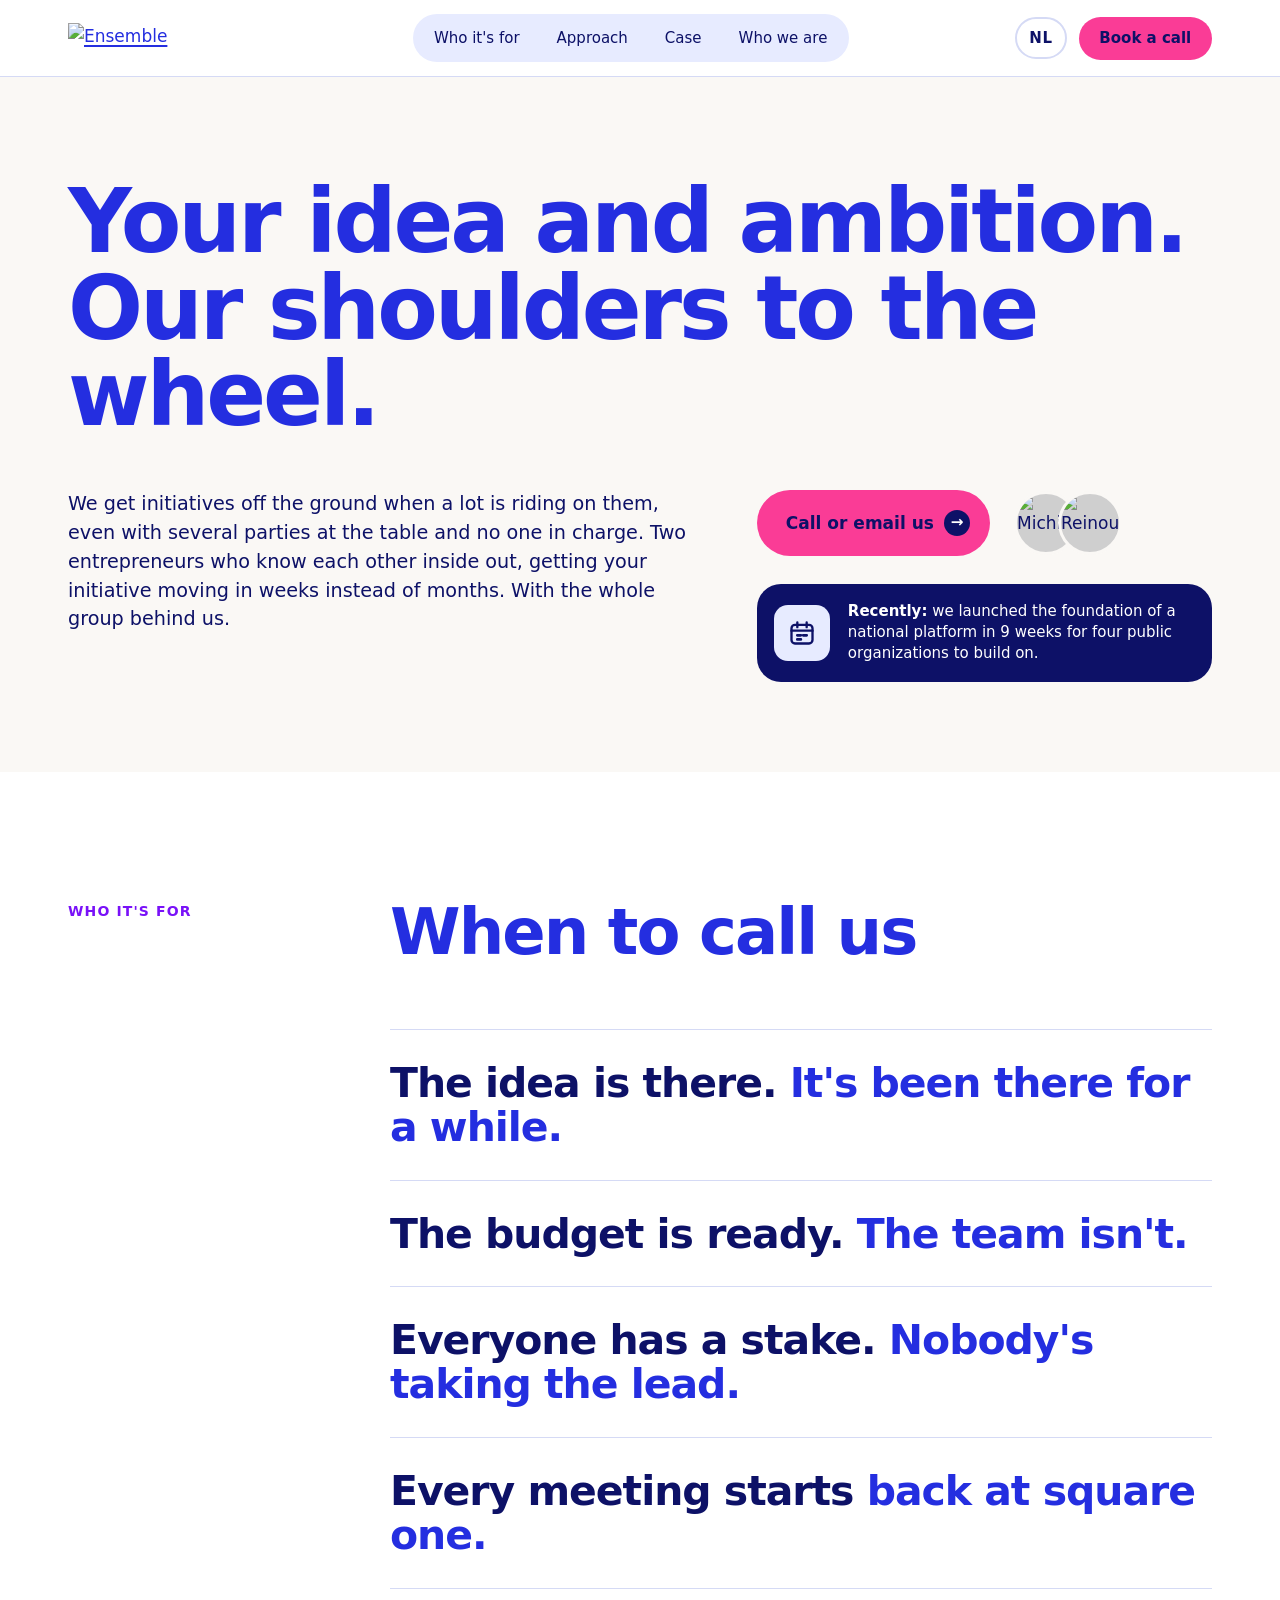
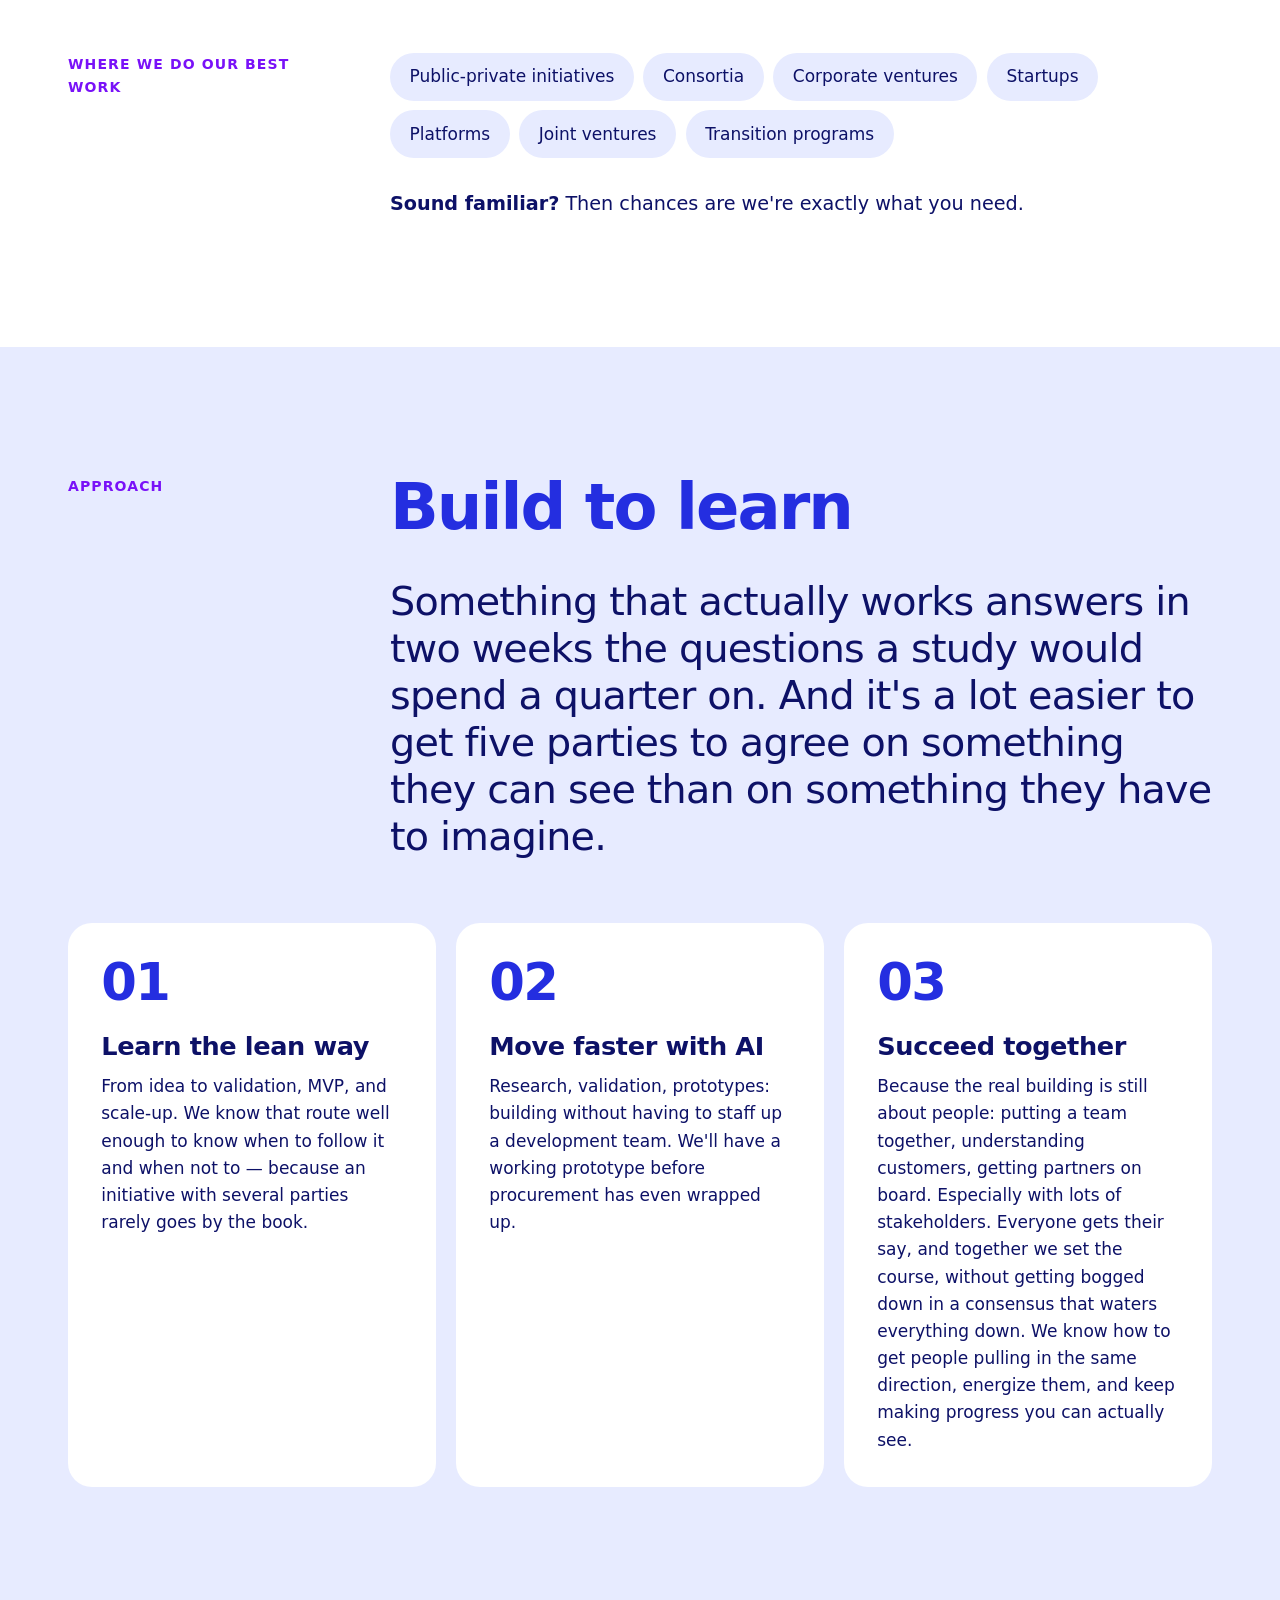
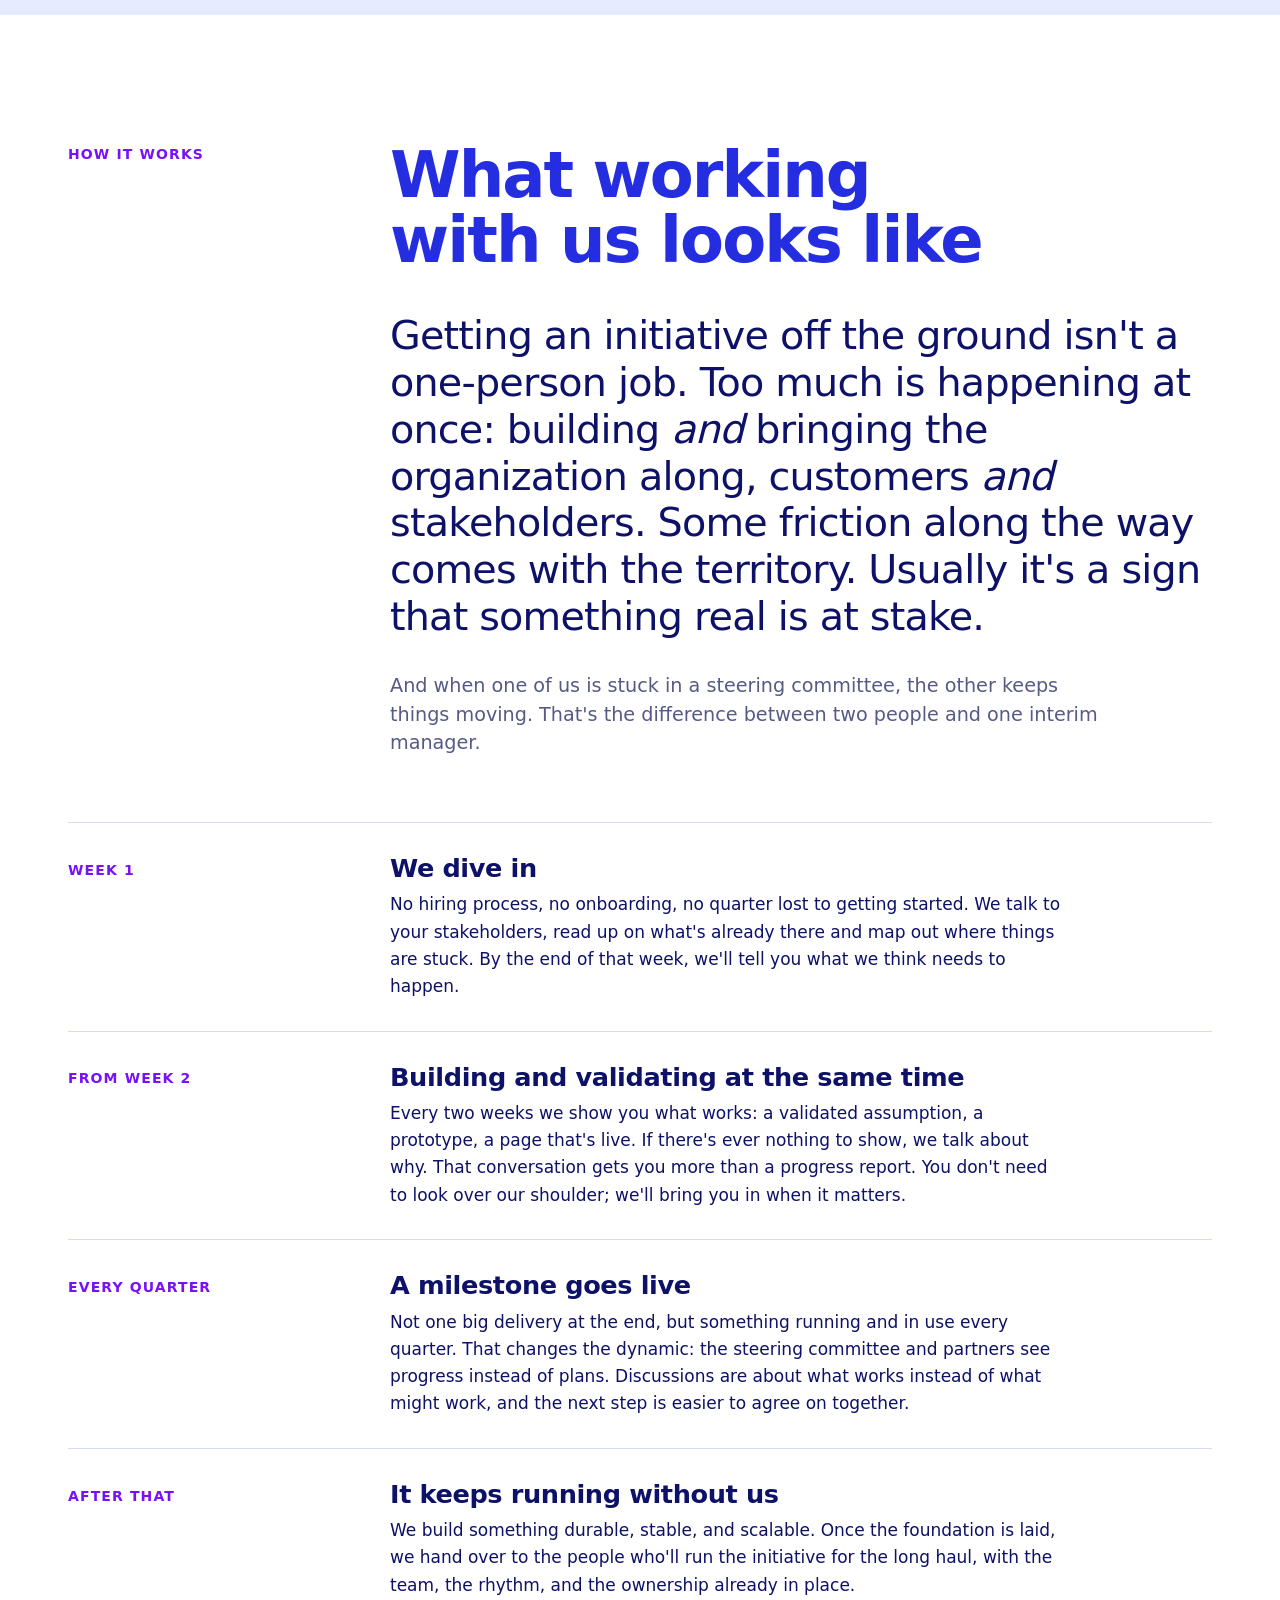
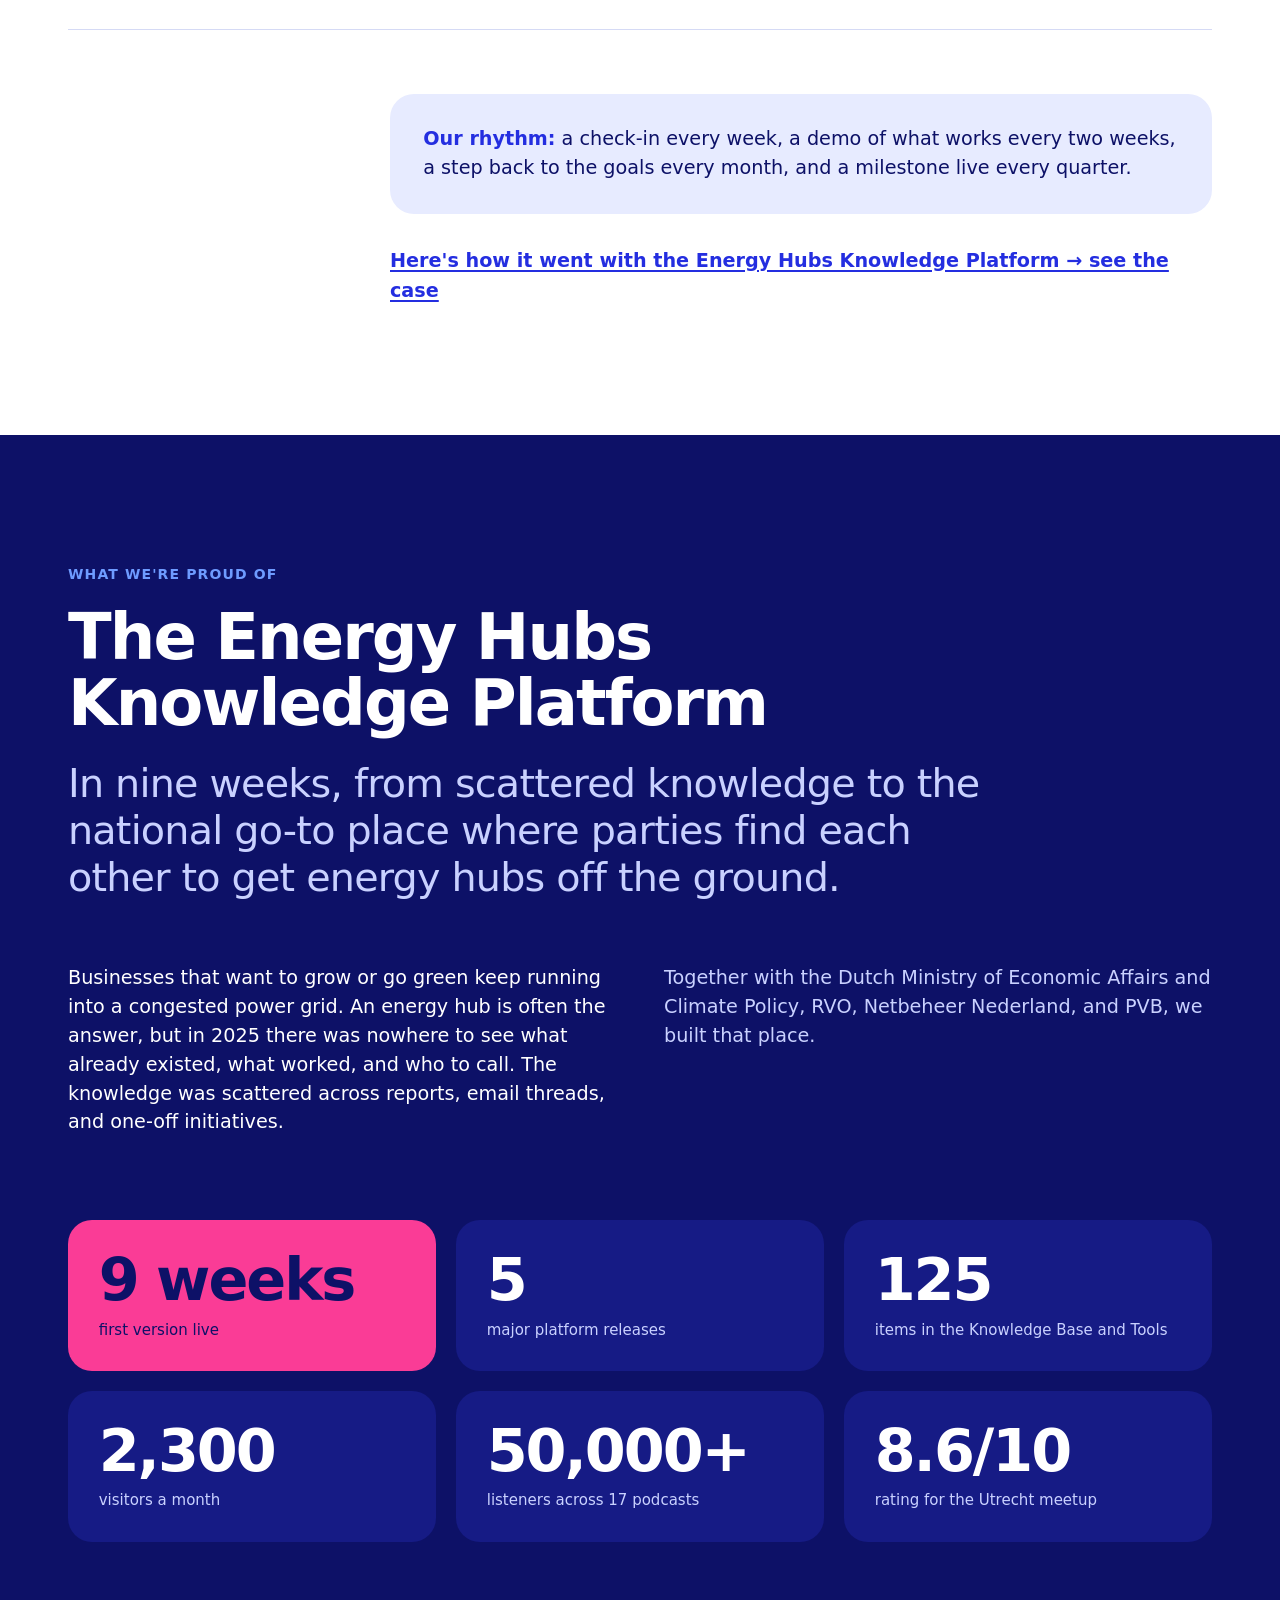
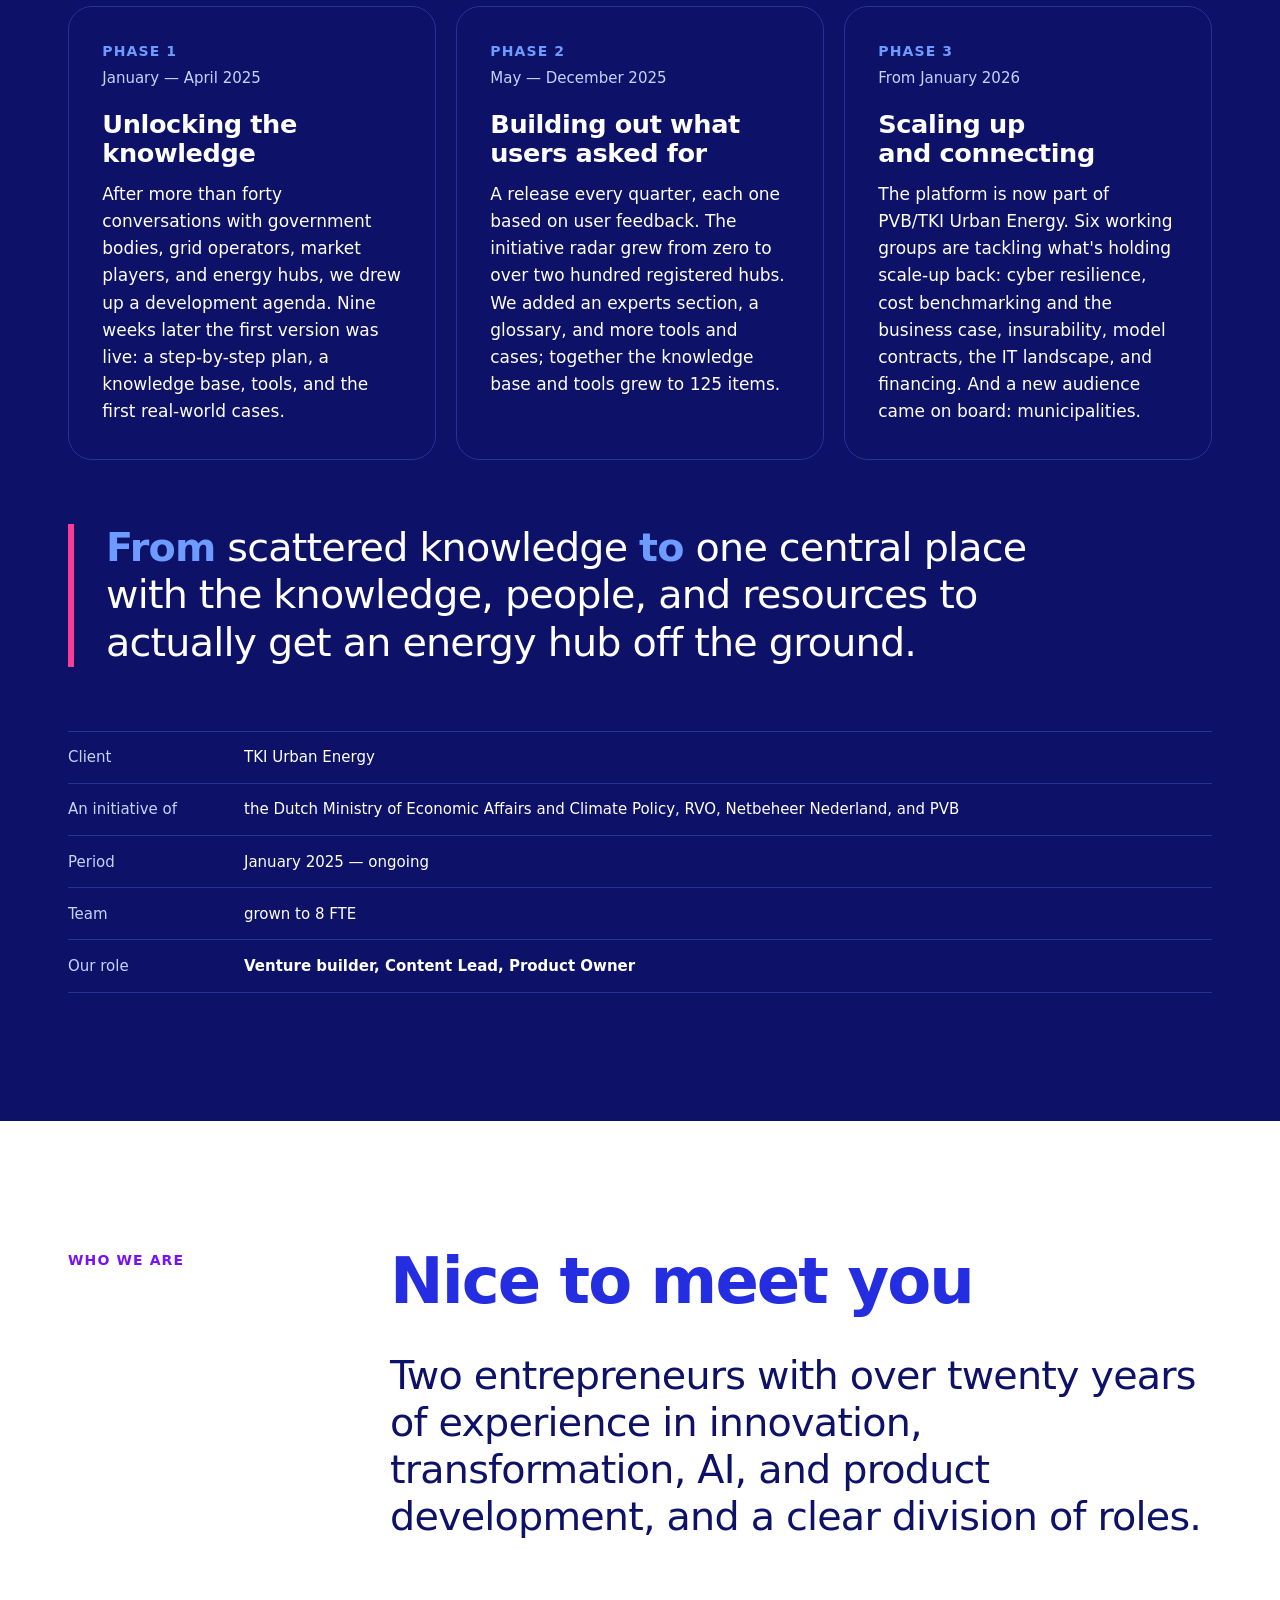
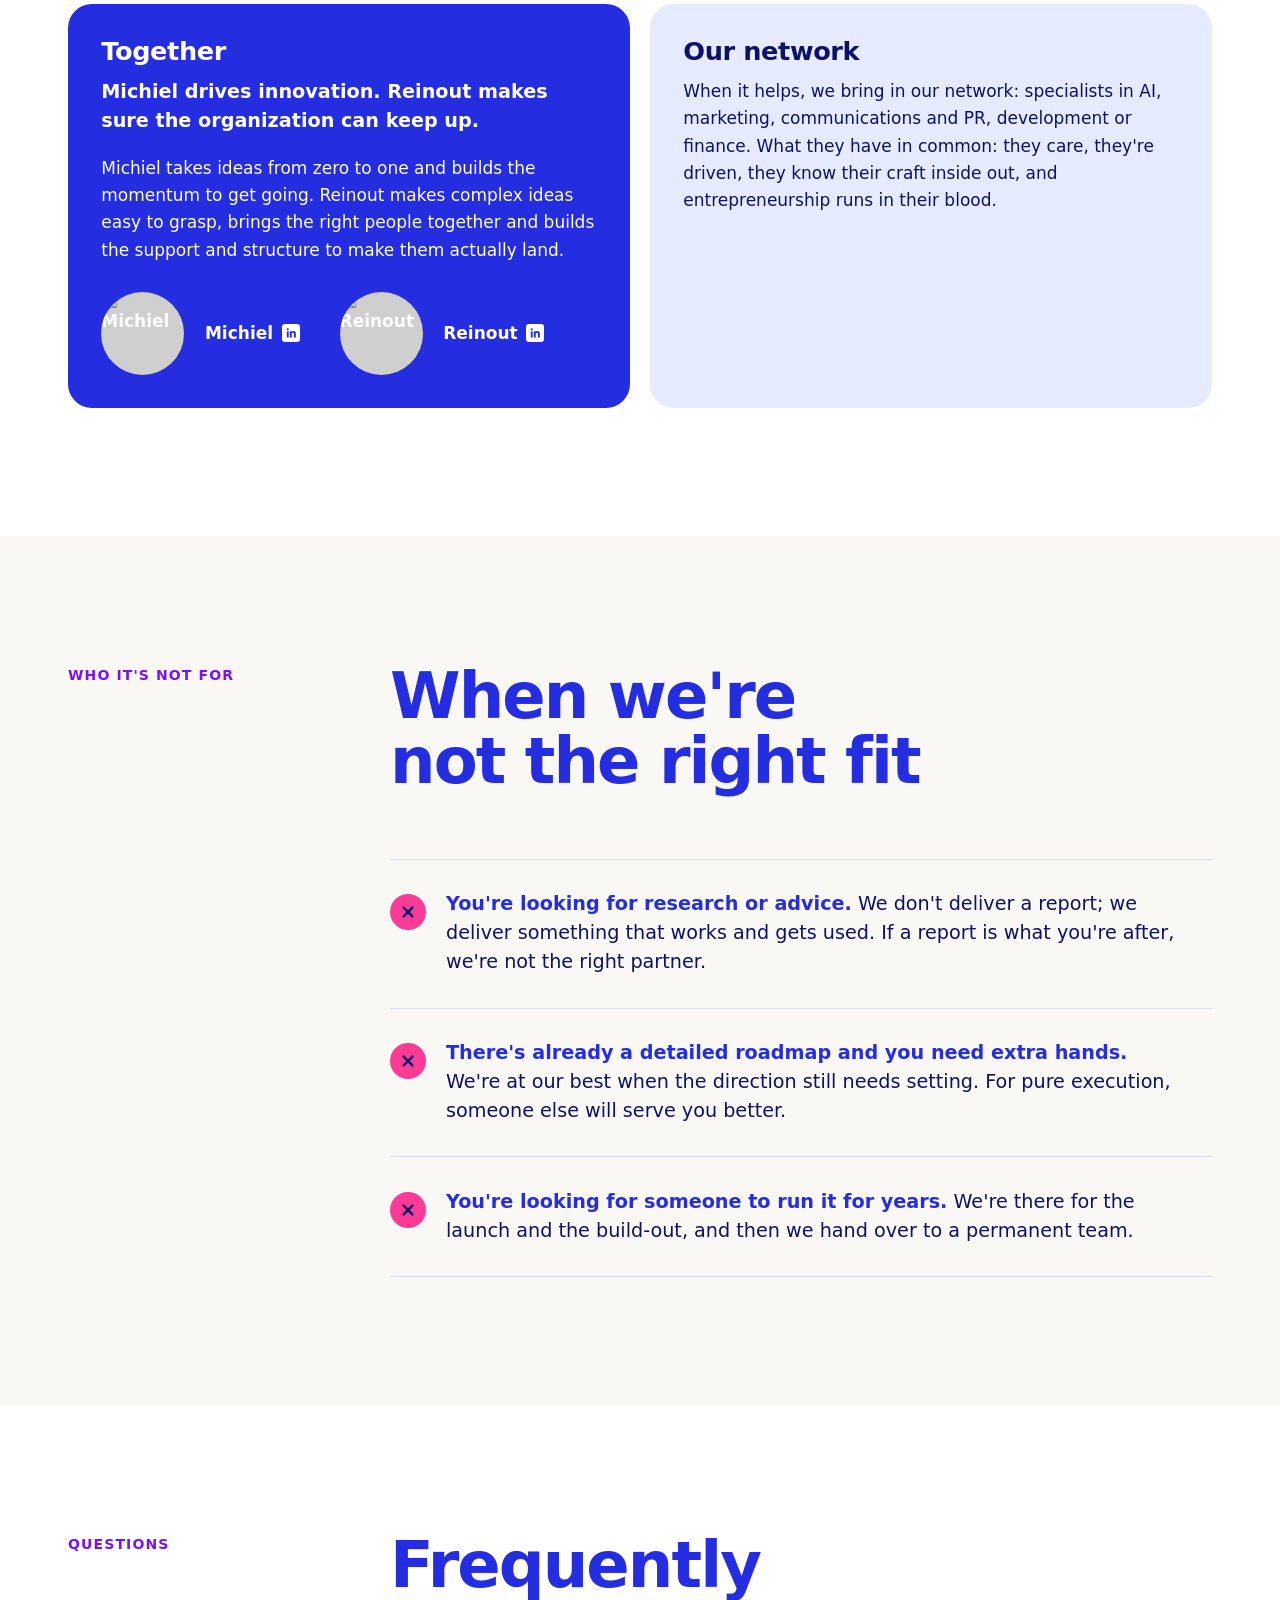
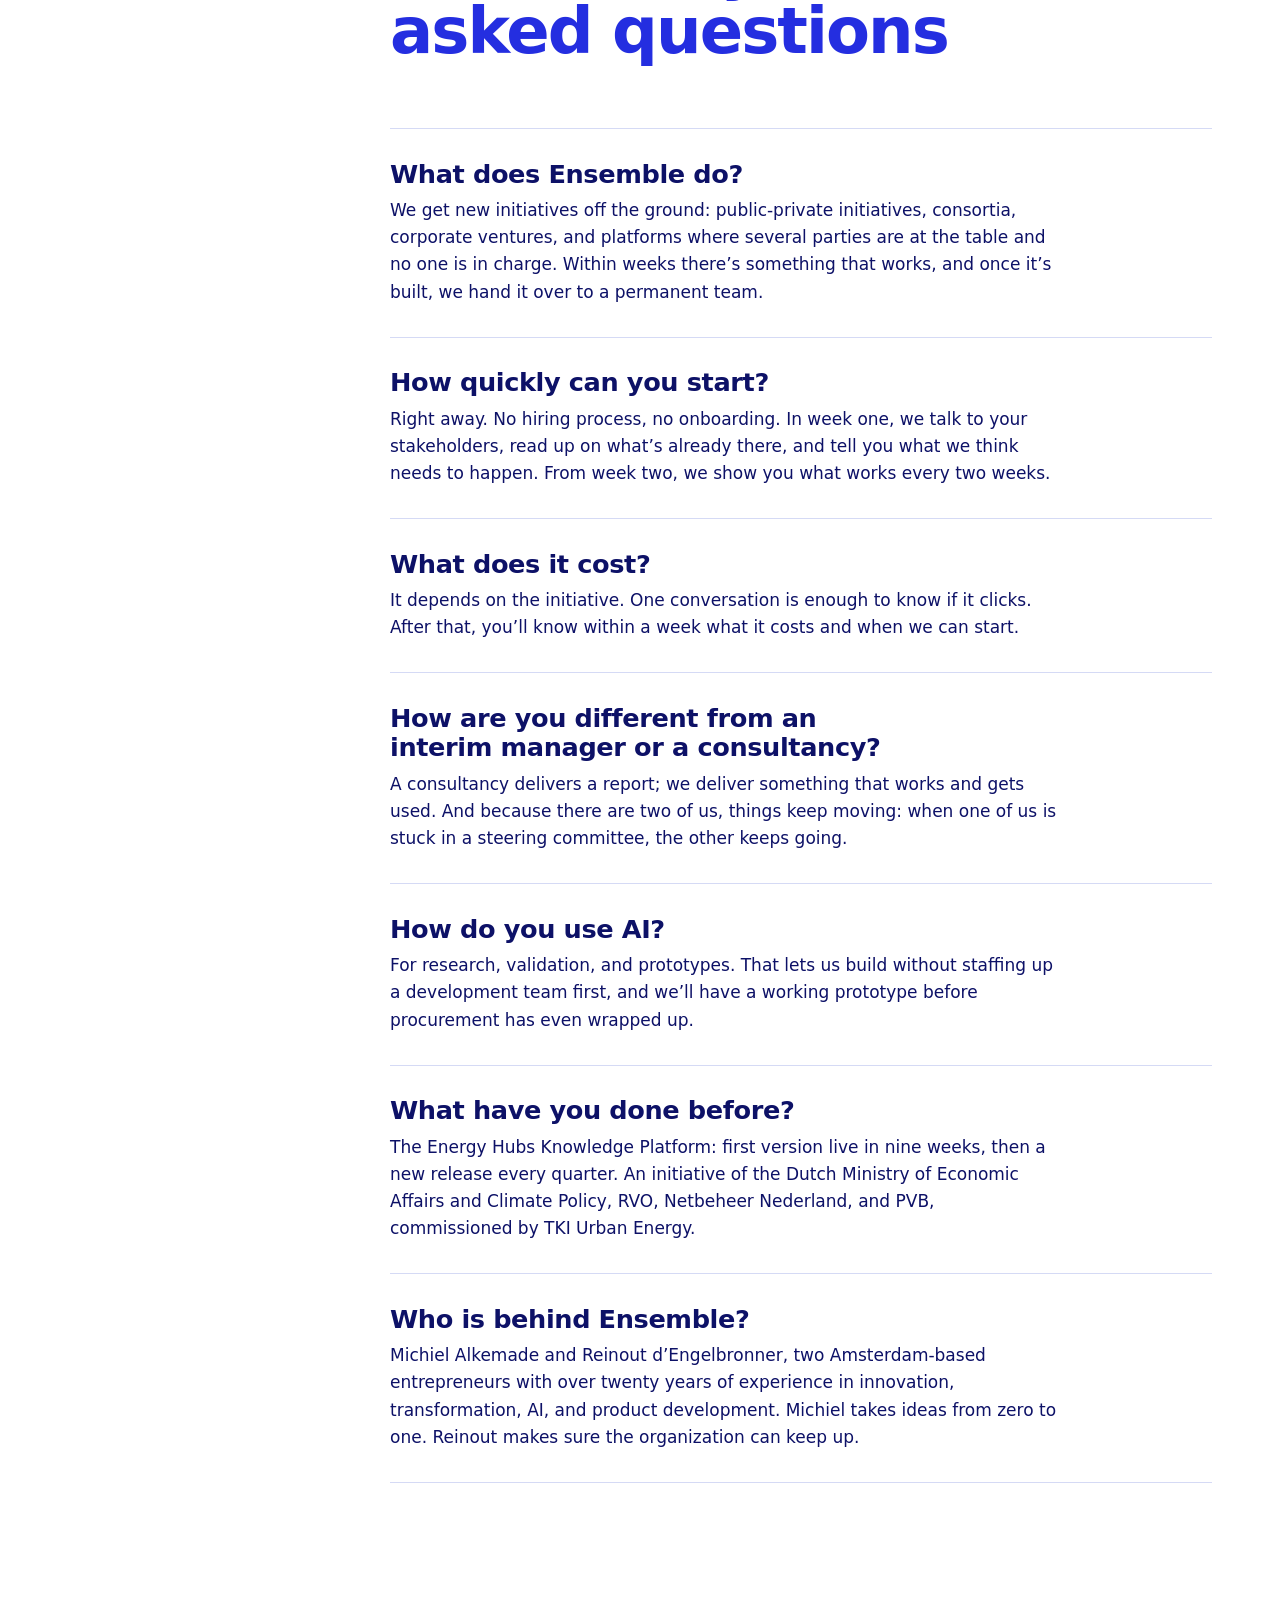
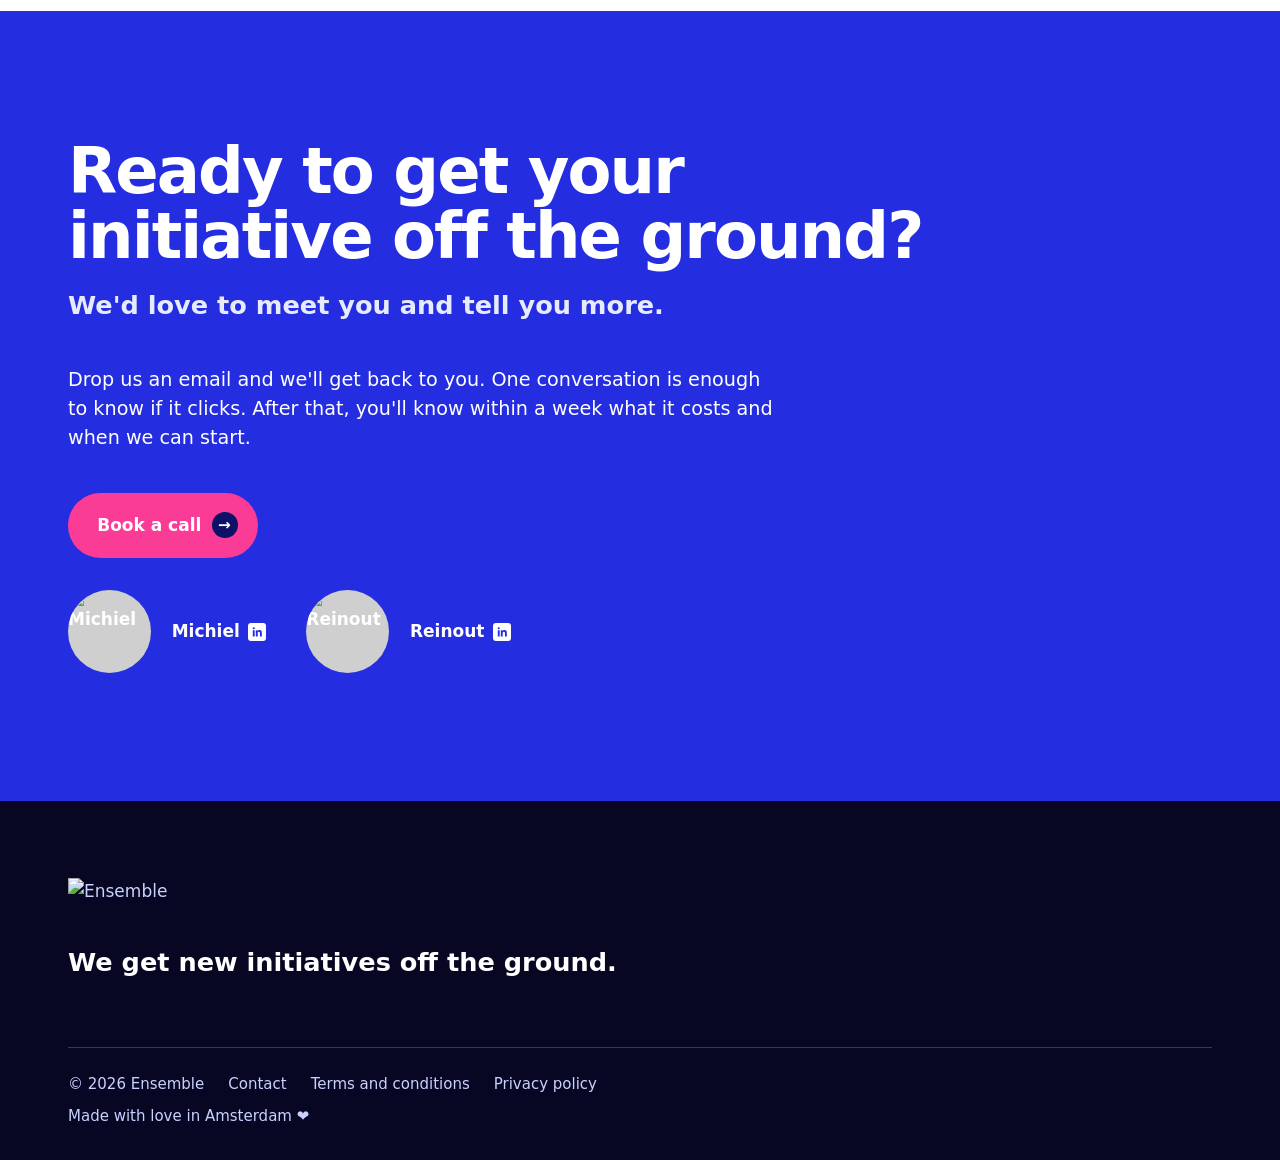
==== commit 46baba09: "V6.14 — Veelgestelde vragen (NL/EN, ook als FAQPage) en scherpere paginatitels Co-Authored-By: Claud" ====
--- a/en/index.html
+++ b/en/index.html
@@ -3,7 +3,7 @@
 <head>
   <meta charset="utf-8" />
   <meta name="viewport" content="width=device-width, initial-scale=1" />
-  <title>Ensemble — Your idea and ambition. Our shoulders to the wheel.</title>
+  <title>Ensemble — Getting new initiatives off the ground in weeks</title>
   <meta name="description" content="Ensemble gets new initiatives off the ground. Two entrepreneurs who get public-private initiatives, consortia, and ventures up and running in weeks." />
   <link rel="canonical" href="https://withensemble.nl/en/" />
   <!-- Engelse versie. Openbaar sinds V6.12: taalknop, geïndexeerd, in sitemap. -->
@@ -16,7 +16,7 @@
   <meta property="og:url" content="https://withensemble.nl/en/" />
   <meta property="og:title" content="Ensemble — Your idea and ambition. Our shoulders to the wheel." />
   <meta property="og:description" content="Ensemble gets new initiatives off the ground. Two entrepreneurs who get public-private initiatives, consortia, and ventures up and running in weeks." />
-  <meta property="og:image" content="https://withensemble.nl/assets/og-image.jpg" />
+  <meta property="og:image" content="https://withensemble.nl/assets/og-image-en.jpg" />
   <meta property="og:image:width" content="1200" />
   <meta property="og:image:height" content="630" />
   <meta property="og:image:alt" content="Ensemble — Your idea and ambition. Our shoulders to the wheel." />
@@ -25,7 +25,7 @@
   <link rel="preconnect" href="https://fonts.googleapis.com" />
   <link rel="preconnect" href="https://fonts.gstatic.com" crossorigin />
   <link href="https://fonts.googleapis.com/css2?family=Bricolage+Grotesque:opsz,wght@12..96,400..800&family=Instrument+Sans:ital,wght@0,400..700;1,400..700&display=swap" rel="stylesheet" />
-  <link rel="stylesheet" href="/assets/ensemble.css" />
+  <link rel="stylesheet" href="/assets/ensemble.css?v=6.14" />
   <style>
     /* pagina-specifiek — alles herbruikbaars staat in assets/ensemble.css */
     .hero { padding-block: clamp(3.5rem, 8vw, 7rem) clamp(3.5rem, 7vw, 6rem); }
@@ -42,6 +42,190 @@
     .sr-only { position: absolute; width: 1px; height: 1px; overflow: hidden; clip: rect(0 0 0 0); white-space: nowrap; }
     .contact-sub { font-family: var(--f-display); font-weight: 700; font-size: var(--fs-h3); color: var(--lavender); margin: 1rem 0 0; }
   </style>
+  <!-- Structured data (schema.org JSON-LD) -->
+  <script type="application/ld+json">
+{
+    "@context": "https://schema.org",
+    "@graph": [
+      {
+        "@type": "Organization",
+        "@id": "https://withensemble.nl/#organization",
+        "name": "Ensemble",
+        "url": "https://withensemble.nl/",
+        "logo": {
+          "@type": "ImageObject",
+          "url": "https://withensemble.nl/assets/logo-ensemble-512.png",
+          "width": 512,
+          "height": 512
+        },
+        "image": "https://withensemble.nl/assets/og-image-en.jpg",
+        "description": "Ensemble gets new initiatives off the ground. Two entrepreneurs who get public-private initiatives, consortia, and ventures up and running in weeks.",
+        "slogan": "We get new initiatives off the ground.",
+        "email": "hallo@withensemble.nl",
+        "address": {
+          "@type": "PostalAddress",
+          "addressLocality": "Amsterdam",
+          "addressCountry": "NL"
+        },
+        "areaServed": {
+          "@type": "Country",
+          "name": "Netherlands"
+        },
+        "founder": [
+          {
+            "@id": "https://withensemble.nl/#michiel"
+          },
+          {
+            "@id": "https://withensemble.nl/#reinout"
+          }
+        ],
+        "knowsAbout": [
+          "Venture building",
+          "Public-private partnerships",
+          "Consortia",
+          "Corporate ventures",
+          "Startups",
+          "Lean startup",
+          "Product development",
+          "Artificial intelligence",
+          "Transition programs"
+        ],
+        "contactPoint": {
+          "@type": "ContactPoint",
+          "contactType": "sales",
+          "email": "hallo@withensemble.nl",
+          "availableLanguage": [
+            "nl",
+            "en"
+          ]
+        }
+      },
+      {
+        "@type": "Person",
+        "@id": "https://withensemble.nl/#michiel",
+        "name": "Michiel Alkemade",
+        "description": "Michiel takes ideas from zero to one and builds the momentum to get going.",
+        "image": "https://withensemble.nl/assets/foto-michiel.jpg",
+        "url": "https://www.linkedin.com/in/michielalkemade/",
+        "sameAs": [
+          "https://www.linkedin.com/in/michielalkemade/",
+          "https://howmightwe.agency/"
+        ],
+        "worksFor": {
+          "@id": "https://withensemble.nl/#organization"
+        }
+      },
+      {
+        "@type": "Person",
+        "@id": "https://withensemble.nl/#reinout",
+        "name": "Reinout d'Engelbronner",
+        "description": "Reinout makes complex ideas easy to grasp, brings the right people together, and builds support and structure.",
+        "image": "https://withensemble.nl/assets/foto-reinout.jpg",
+        "url": "https://www.linkedin.com/in/rdengelbronner/",
+        "sameAs": [
+          "https://www.linkedin.com/in/rdengelbronner/"
+        ],
+        "worksFor": {
+          "@id": "https://withensemble.nl/#organization"
+        }
+      },
+      {
+        "@type": "WebSite",
+        "@id": "https://withensemble.nl/#website",
+        "url": "https://withensemble.nl/",
+        "name": "Ensemble",
+        "publisher": {
+          "@id": "https://withensemble.nl/#organization"
+        },
+        "inLanguage": [
+          "nl-NL",
+          "en-US"
+        ]
+      },
+      {
+        "@type": [
+          "WebPage",
+          "FAQPage"
+        ],
+        "@id": "https://withensemble.nl/en/#webpage",
+        "url": "https://withensemble.nl/en/",
+        "name": "Ensemble — Getting new initiatives off the ground in weeks",
+        "description": "Ensemble gets new initiatives off the ground. Two entrepreneurs who get public-private initiatives, consortia, and ventures up and running in weeks.",
+        "mainEntity": [
+          {
+            "@type": "Question",
+            "name": "What does Ensemble do?",
+            "acceptedAnswer": {
+              "@type": "Answer",
+              "text": "We get new initiatives off the ground: public-private initiatives, consortia, corporate ventures, and platforms where several parties are at the table and no one is in charge. Within weeks there’s something that works, and once it’s built, we hand it over to a permanent team."
+            }
+          },
+          {
+            "@type": "Question",
+            "name": "How quickly can you start?",
+            "acceptedAnswer": {
+              "@type": "Answer",
+              "text": "Right away. No hiring process, no onboarding. In week one, we talk to your stakeholders, read up on what’s already there, and tell you what we think needs to happen. From week two, we show you what works every two weeks."
+            }
+          },
+          {
+            "@type": "Question",
+            "name": "What does it cost?",
+            "acceptedAnswer": {
+              "@type": "Answer",
+              "text": "It depends on the initiative. One conversation is enough to know if it clicks. After that, you’ll know within a week what it costs and when we can start."
+            }
+          },
+          {
+            "@type": "Question",
+            "name": "How are you different from an interim manager or a consultancy?",
+            "acceptedAnswer": {
+              "@type": "Answer",
+              "text": "A consultancy delivers a report; we deliver something that works and gets used. And because there are two of us, things keep moving: when one of us is stuck in a steering committee, the other keeps going."
+            }
+          },
+          {
+            "@type": "Question",
+            "name": "How do you use AI?",
+            "acceptedAnswer": {
+              "@type": "Answer",
+              "text": "For research, validation, and prototypes. That lets us build without staffing up a development team first, and we’ll have a working prototype before procurement has even wrapped up."
+            }
+          },
+          {
+            "@type": "Question",
+            "name": "What have you done before?",
+            "acceptedAnswer": {
+              "@type": "Answer",
+              "text": "The Energy Hubs Knowledge Platform: first version live in nine weeks, then a new release every quarter. An initiative of the Dutch Ministry of Economic Affairs and Climate Policy, RVO, Netbeheer Nederland, and PVB, commissioned by TKI Urban Energy."
+            }
+          },
+          {
+            "@type": "Question",
+            "name": "Who is behind Ensemble?",
+            "acceptedAnswer": {
+              "@type": "Answer",
+              "text": "Michiel Alkemade and Reinout d’Engelbronner, two Amsterdam-based entrepreneurs with over twenty years of experience in innovation, transformation, AI, and product development. Michiel takes ideas from zero to one. Reinout makes sure the organization can keep up."
+            }
+          }
+        ],
+        "inLanguage": "en-US",
+        "isPartOf": {
+          "@id": "https://withensemble.nl/#website"
+        },
+        "about": {
+          "@id": "https://withensemble.nl/#organization"
+        },
+        "primaryImageOfPage": {
+          "@type": "ImageObject",
+          "url": "https://withensemble.nl/assets/og-image-en.jpg",
+          "width": 1200,
+          "height": 630
+        }
+      }
+    ]
+  }
+  </script>
 </head>
 <body>
 
@@ -305,6 +489,27 @@
       </div>
     </section>
 
+    <!-- SECTIE 8b — VEELGESTELDE VRAGEN (ook als FAQPage in de structured data) -->
+    <section class="section faq" id="vragen">
+      <div class="wrap">
+        <div class="split">
+          <p class="label">Questions</p>
+          <div>
+            <h2 class="section-head">Frequently asked questions</h2>
+            <ul class="rows">
+              <li><h3>What does Ensemble do?</h3><p>We get new initiatives off the ground: public-private initiatives, consortia, corporate ventures, and platforms where several parties are at the table and no one is in charge. Within weeks there’s something that works, and once it’s built, we hand it over to a permanent team.</p></li>
+              <li><h3>How quickly can you start?</h3><p>Right away. No hiring process, no onboarding. In week one, we talk to your stakeholders, read up on what’s already there, and tell you what we think needs to happen. From week two, we show you what works every two weeks.</p></li>
+              <li><h3>What does it cost?</h3><p>It depends on the initiative. One conversation is enough to know if it clicks. After that, you’ll know within a week what it costs and when we can start.</p></li>
+              <li><h3>How are you different from an interim manager or a consultancy?</h3><p>A consultancy delivers a report; we deliver something that works and gets used. And because there are two of us, things keep moving: when one of us is stuck in a steering committee, the other keeps going.</p></li>
+              <li><h3>How do you use AI?</h3><p>For research, validation, and prototypes. That lets us build without staffing up a development team first, and we’ll have a working prototype before procurement has even wrapped up.</p></li>
+              <li><h3>What have you done before?</h3><p>The Energy Hubs Knowledge Platform: first version live in nine weeks, then a new release every quarter. An initiative of the Dutch Ministry of Economic Affairs and Climate Policy, RVO, Netbeheer Nederland, and PVB, commissioned by TKI Urban Energy.</p></li>
+              <li><h3>Who is behind Ensemble?</h3><p>Michiel Alkemade and Reinout d’Engelbronner, two Amsterdam-based entrepreneurs with over twenty years of experience in innovation, transformation, AI, and product development. Michiel takes ideas from zero to one. Reinout makes sure the organization can keep up.</p></li>
+            </ul>
+          </div>
+        </div>
+      </div>
+    </section>
+
     <!-- SECTIE 9 — CONTACT -->
     <section class="section band-blue contact" id="contact">
       <div class="wrap">
--- a/assets/ensemble.css
+++ b/assets/ensemble.css
@@ -194,6 +194,8 @@
 .rows { list-style: none; margin: 0; padding: 0; border-top: 1px solid var(--line); }
 .rows > li { border-bottom: 1px solid var(--line); padding-block: clamp(1.25rem, 2.4vw, 2rem); }
 .band-navy .rows, .band-navy .rows > li { border-color: var(--line-dark); }
+.faq .rows h3 { margin-bottom: 0.5rem; }
+.faq .rows p { margin: 0; max-width: 62ch; }
 
 /* grote uitspraken-lijst ("Wanneer bel je ons") — zonder nummers */
 .claims p { font-family: var(--f-display); font-weight: 700; font-size: clamp(1.5rem, 3.2vw, 2.625rem); line-height: 1.08; letter-spacing: -0.025em; color: var(--navy); margin: 0; }
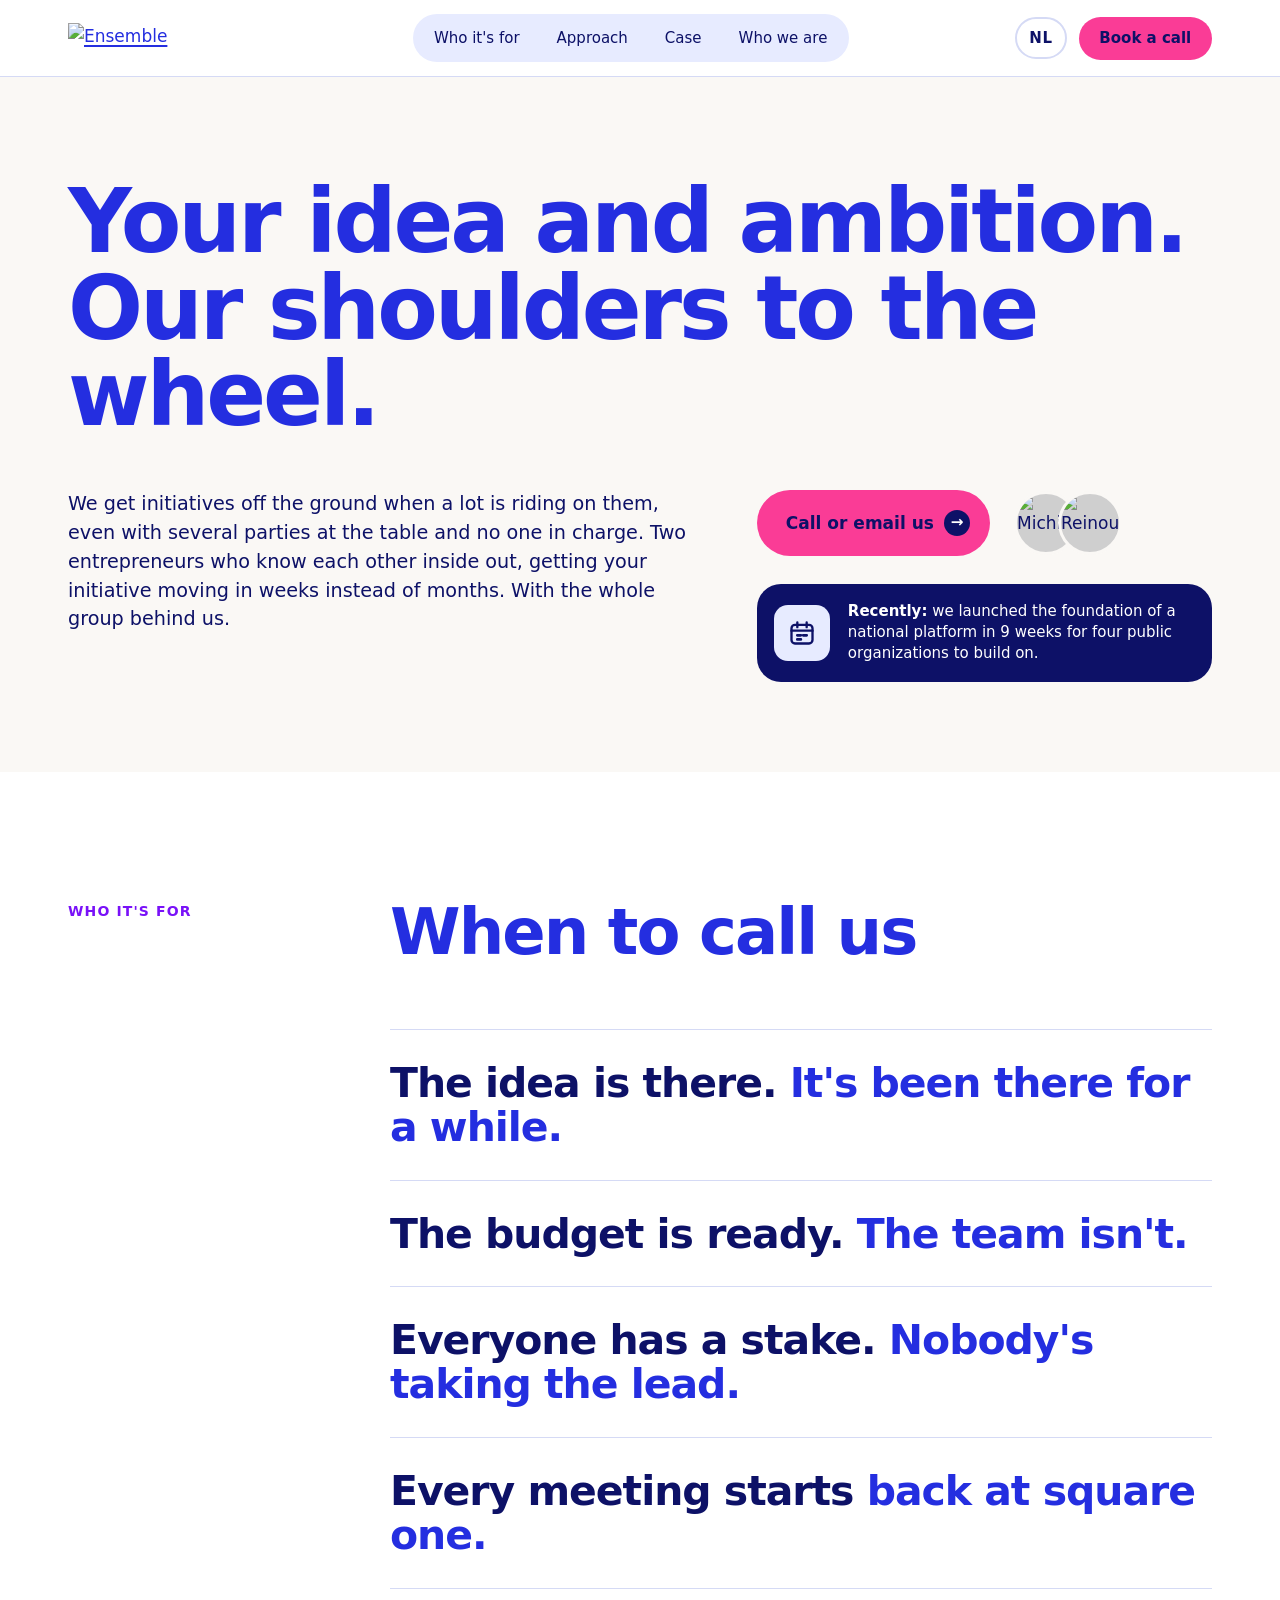
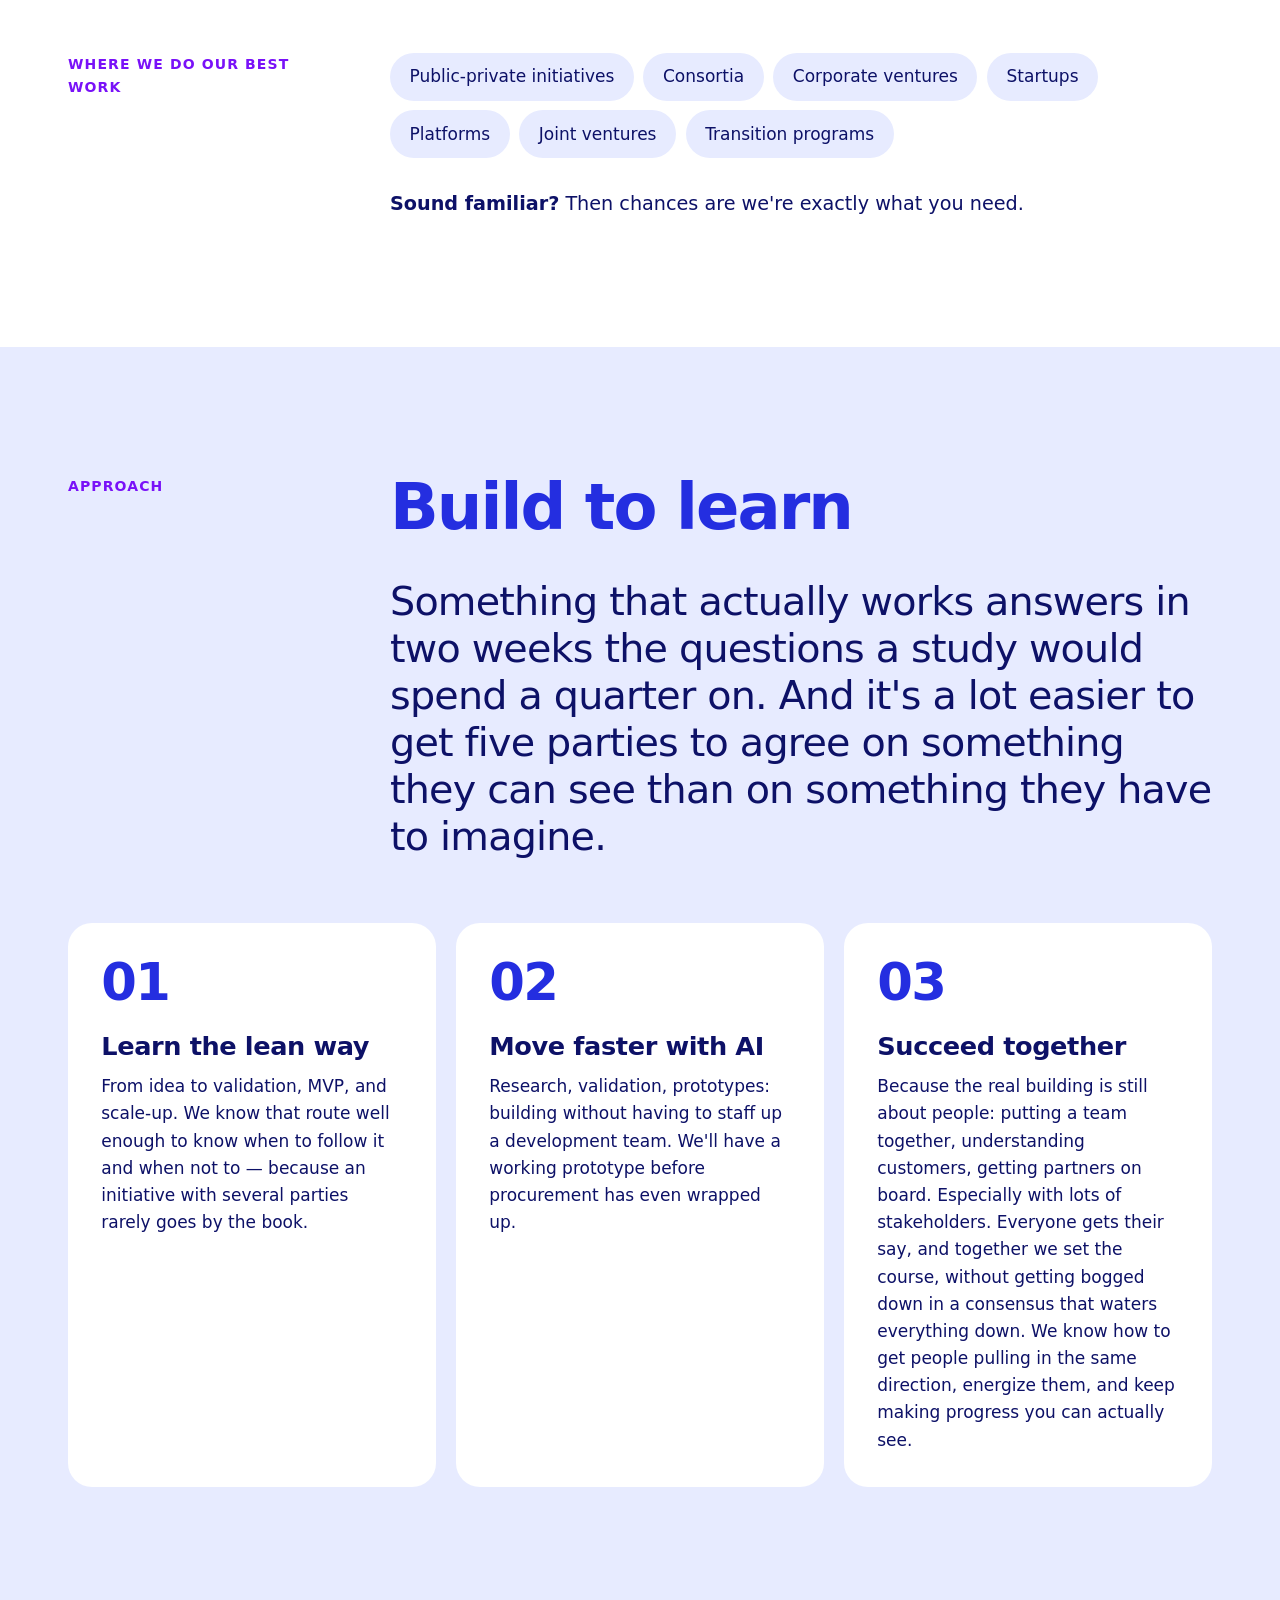
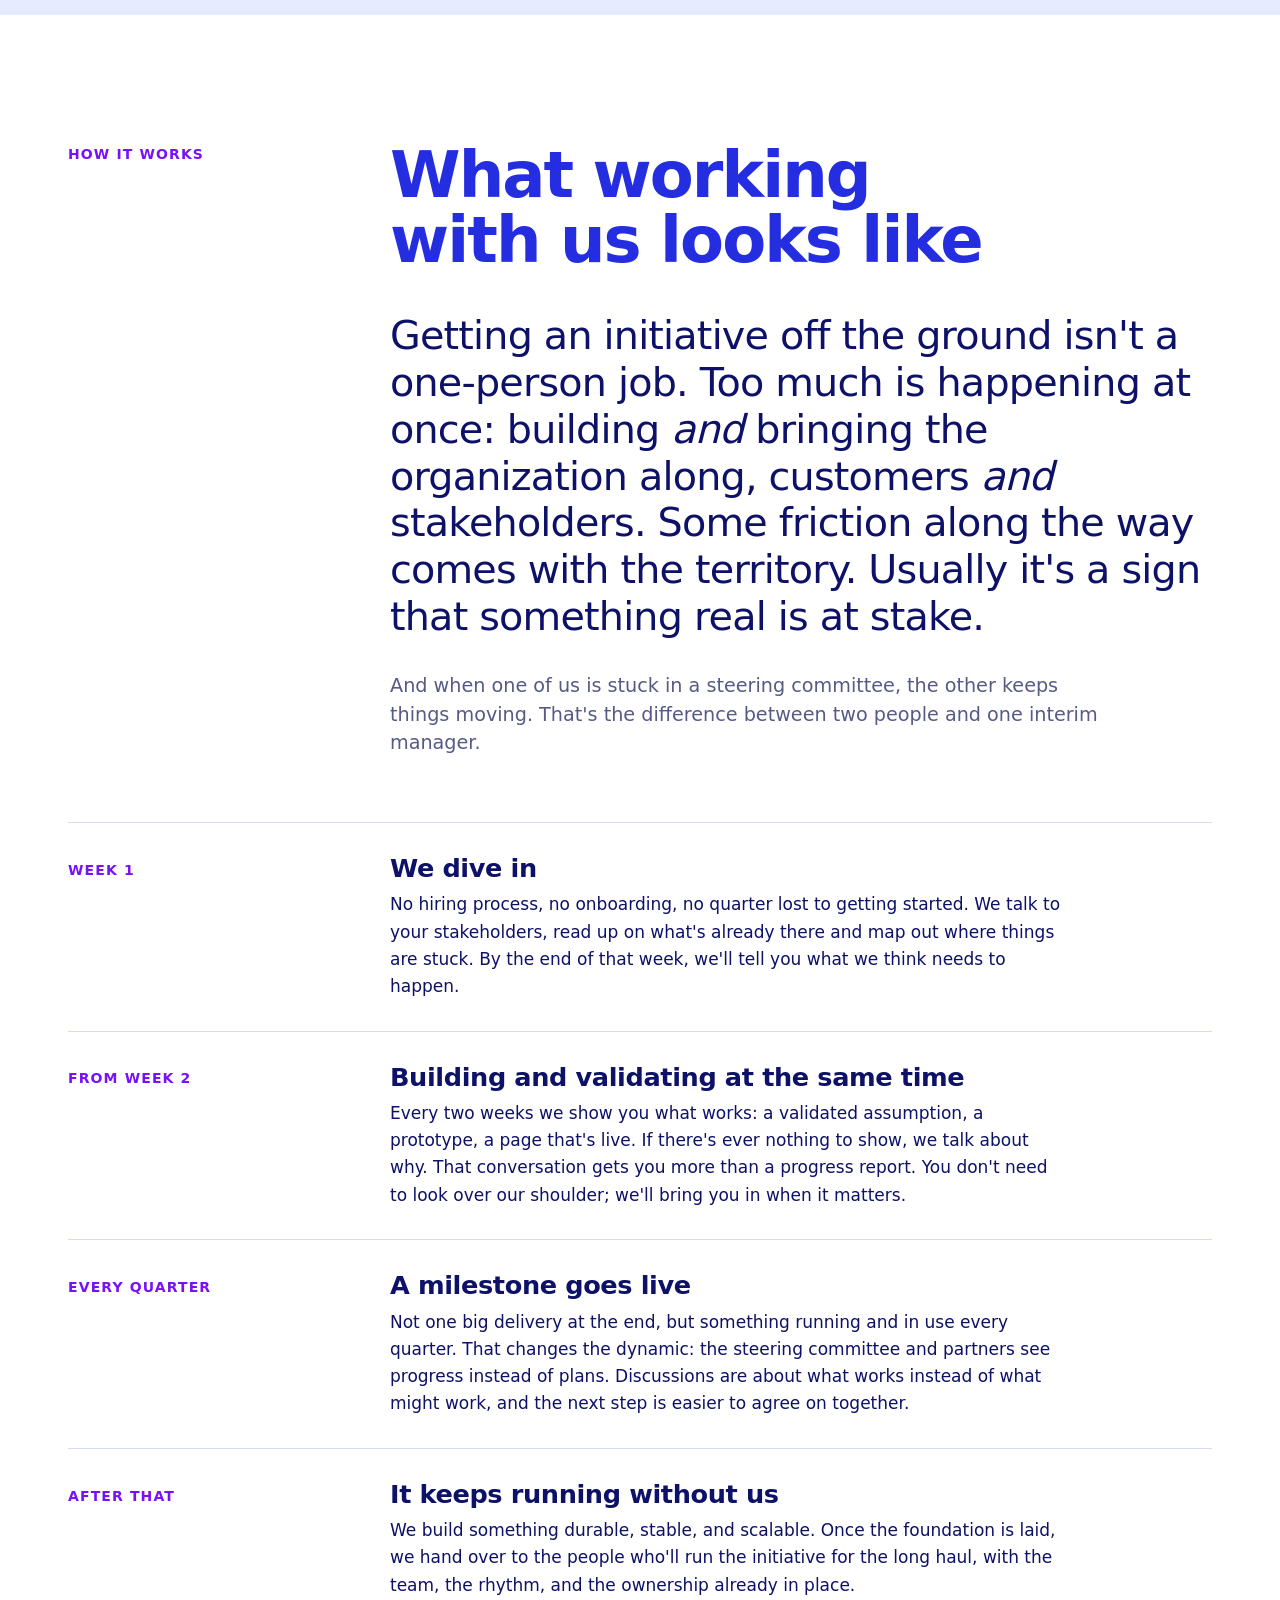
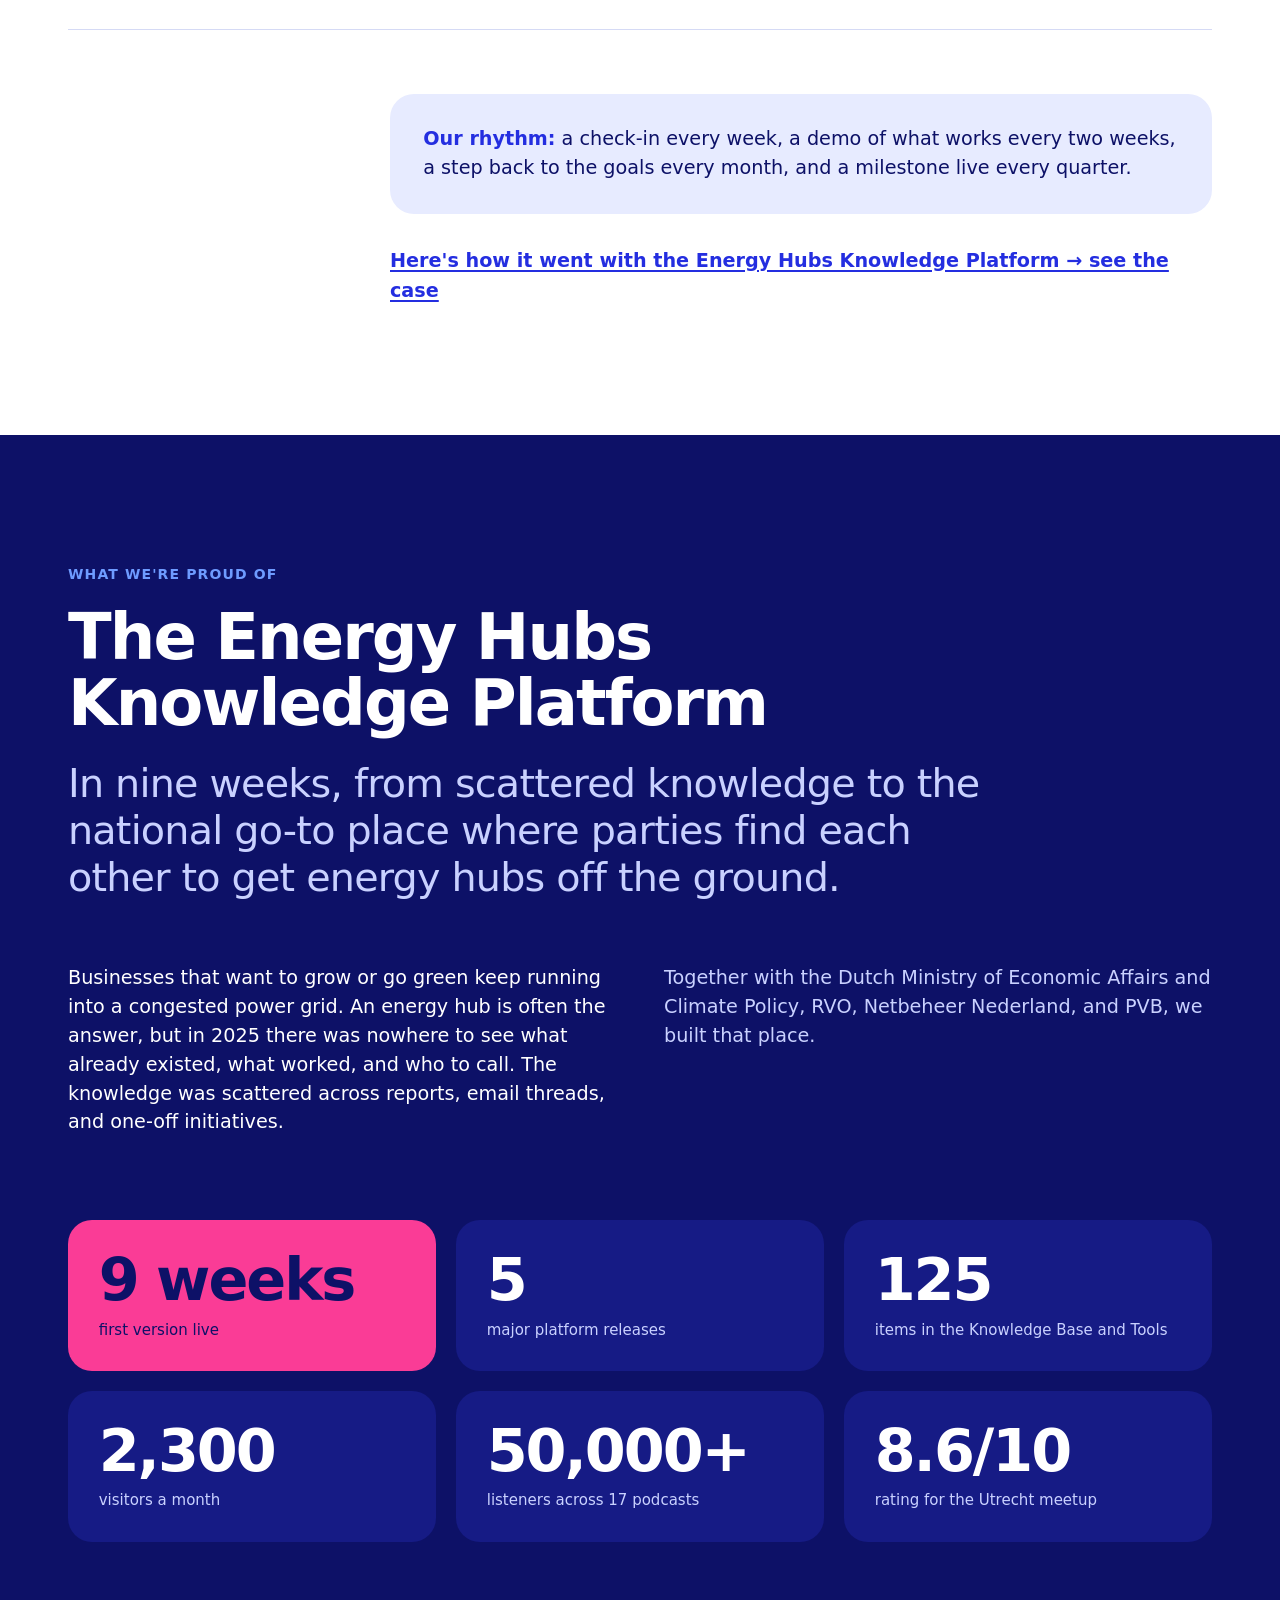
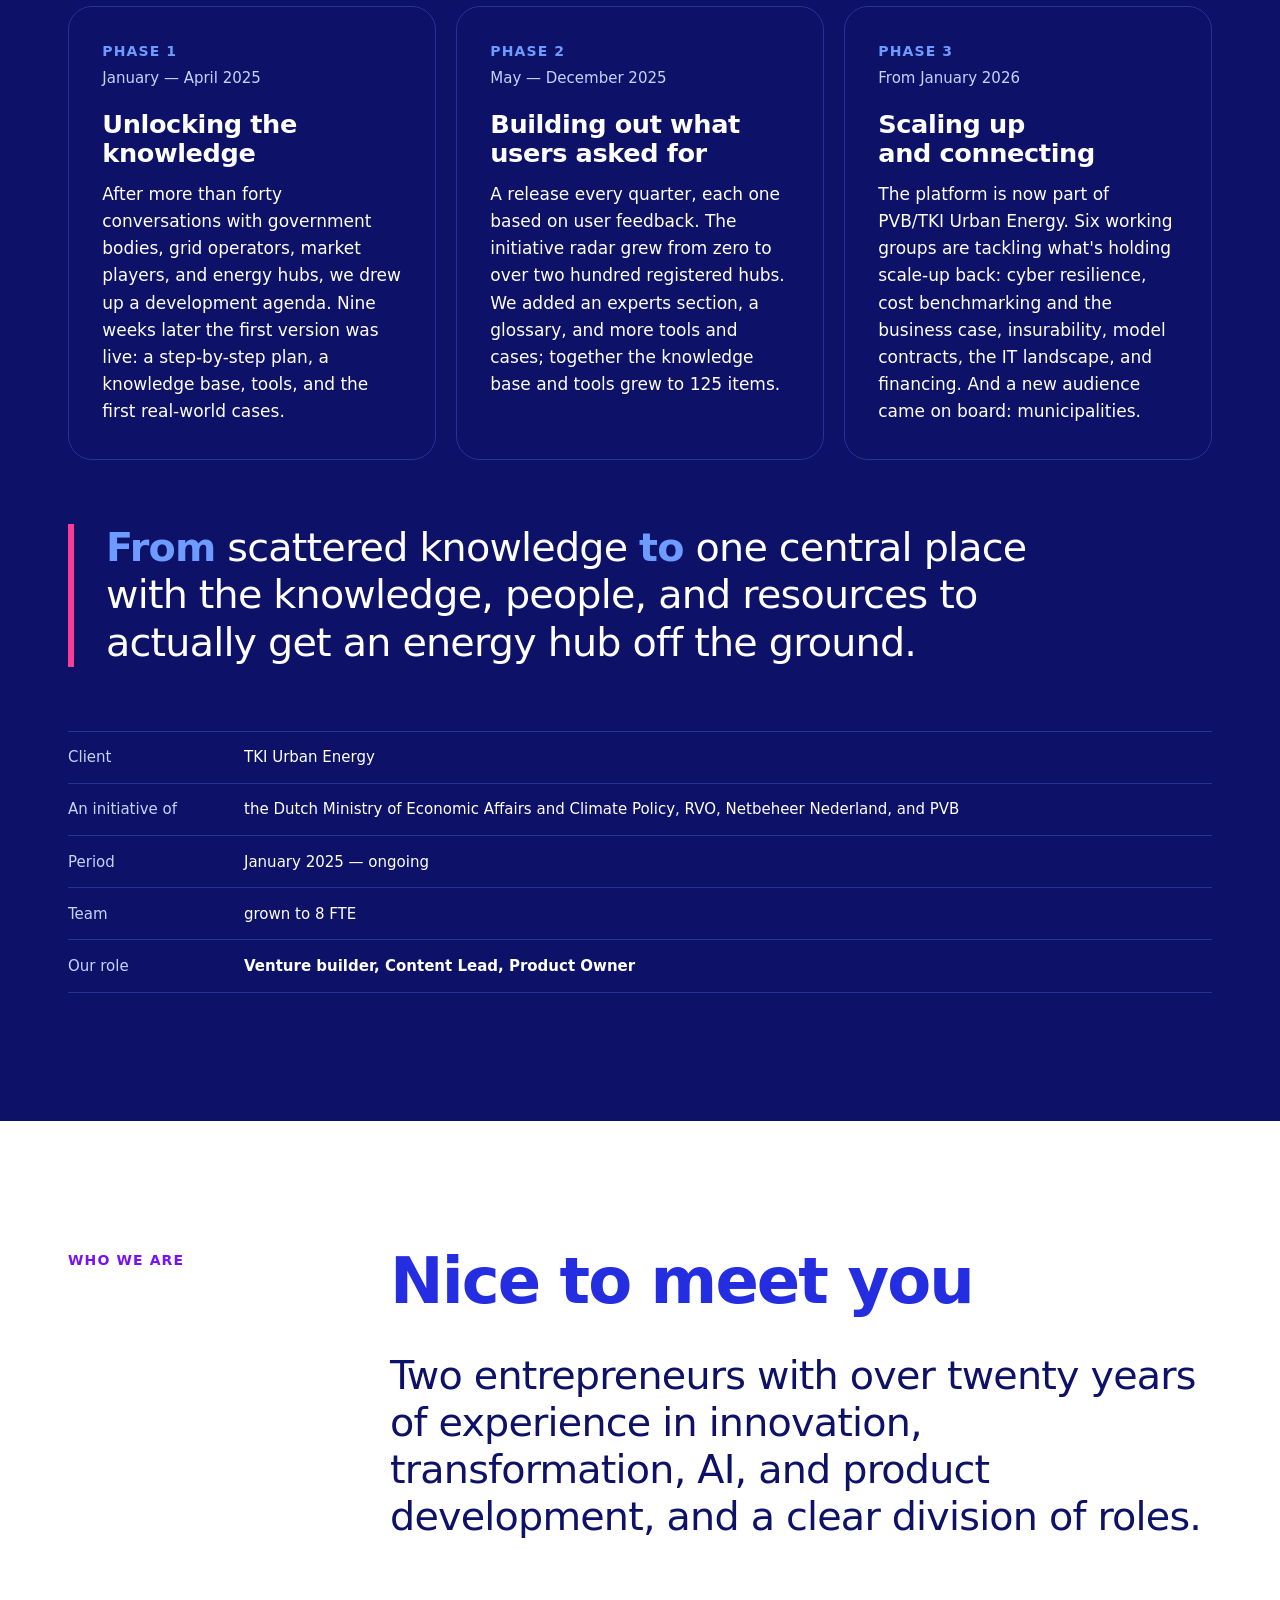
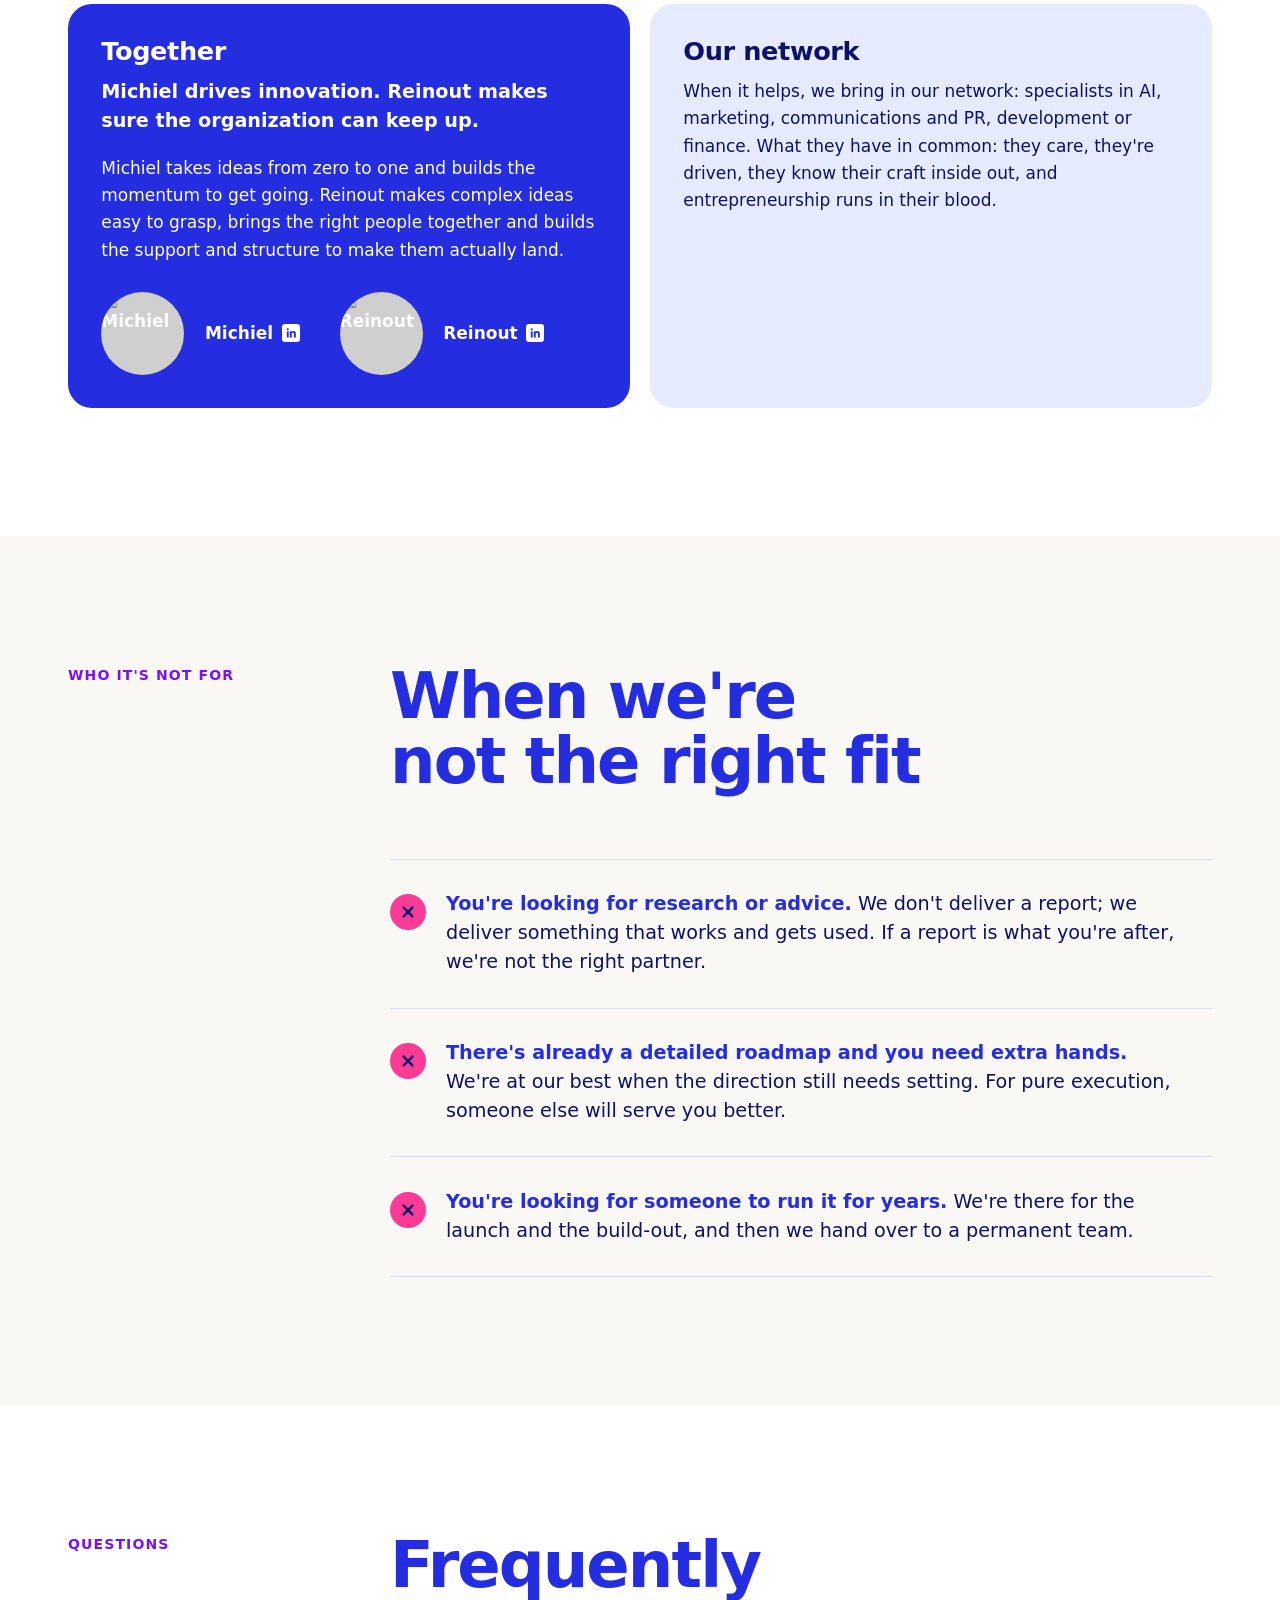
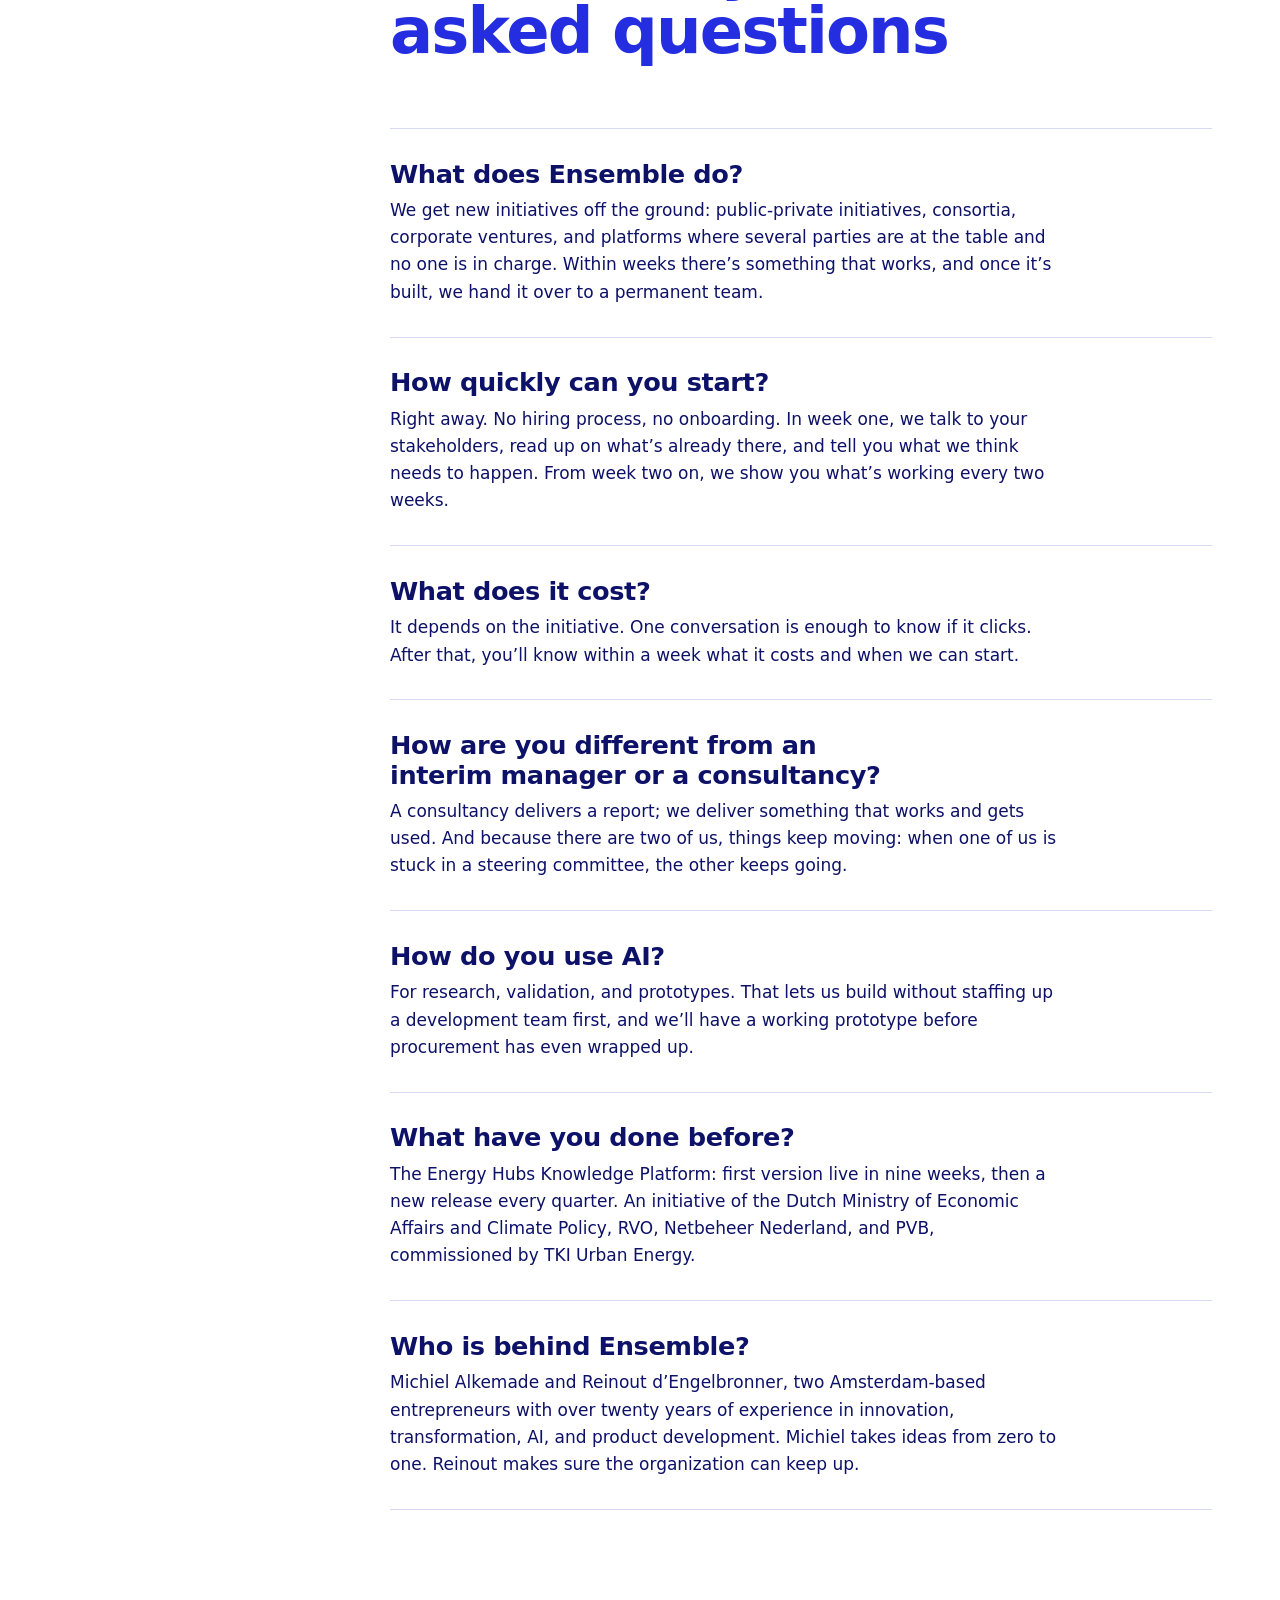
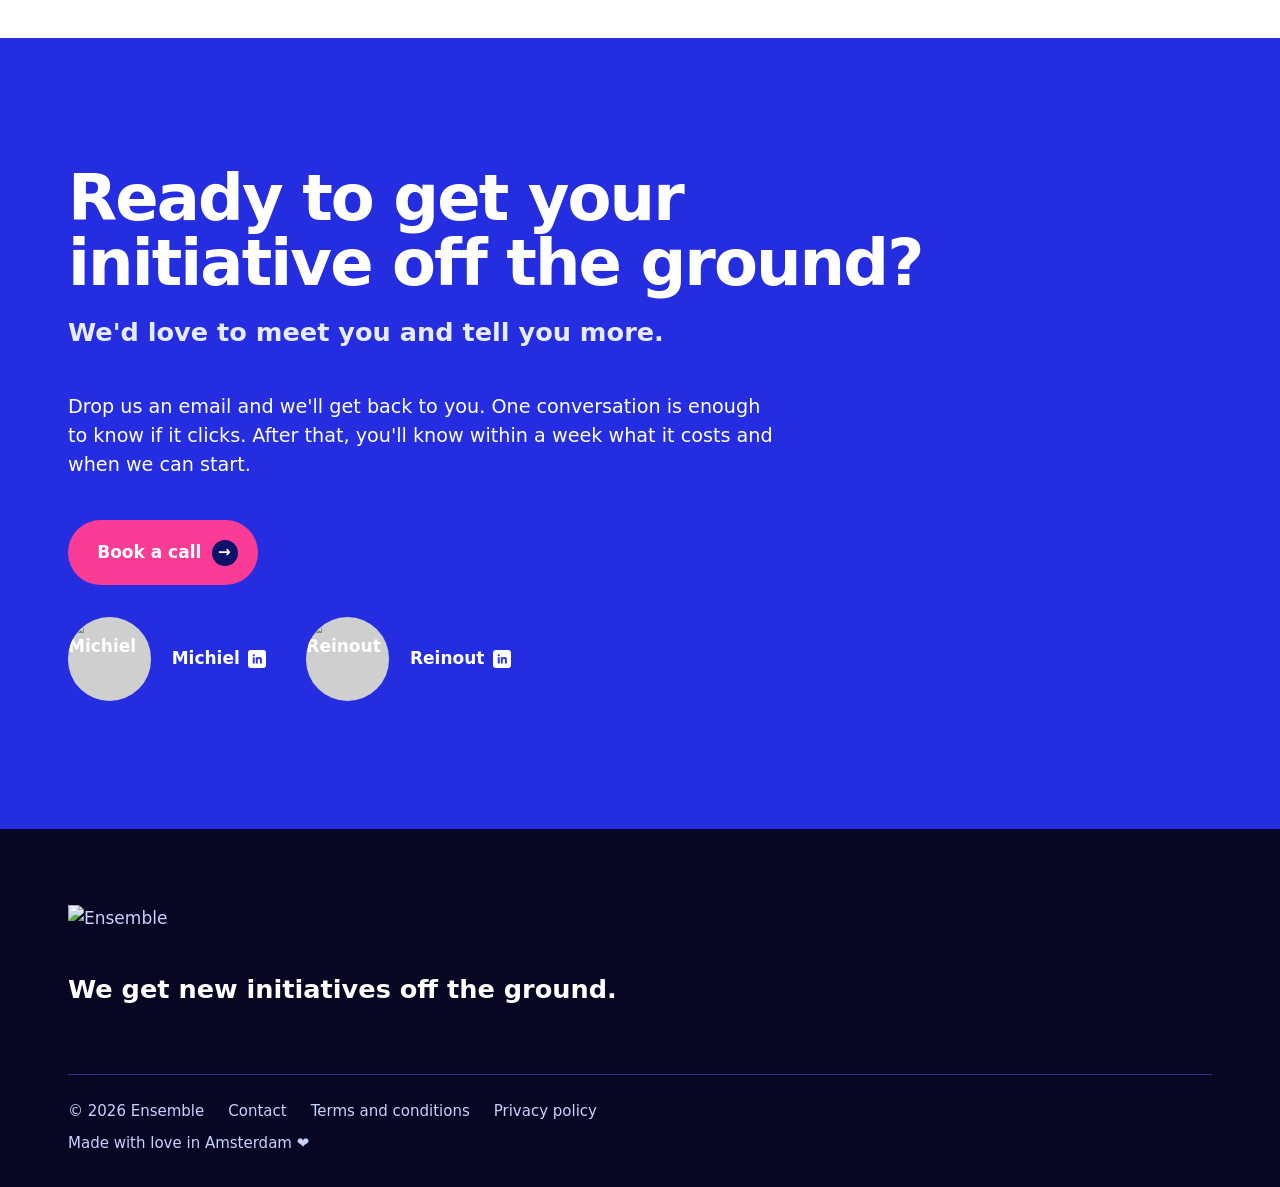
==== commit adb55f5c: "V6.15 — FAQ: zin over tweewekelijkse demo vloeiender (EN) Co-Authored-By: Claude Opus 5.5 <noreply@a" ====
--- a/en/index.html
+++ b/en/index.html
@@ -165,7 +165,7 @@
             "name": "How quickly can you start?",
             "acceptedAnswer": {
               "@type": "Answer",
-              "text": "Right away. No hiring process, no onboarding. In week one, we talk to your stakeholders, read up on what’s already there, and tell you what we think needs to happen. From week two, we show you what works every two weeks."
+              "text": "Right away. No hiring process, no onboarding. In week one, we talk to your stakeholders, read up on what’s already there, and tell you what we think needs to happen. From week two on, we show you what’s working every two weeks."
             }
           },
           {
@@ -498,7 +498,7 @@
             <h2 class="section-head">Frequently asked questions</h2>
             <ul class="rows">
               <li><h3>What does Ensemble do?</h3><p>We get new initiatives off the ground: public-private initiatives, consortia, corporate ventures, and platforms where several parties are at the table and no one is in charge. Within weeks there’s something that works, and once it’s built, we hand it over to a permanent team.</p></li>
-              <li><h3>How quickly can you start?</h3><p>Right away. No hiring process, no onboarding. In week one, we talk to your stakeholders, read up on what’s already there, and tell you what we think needs to happen. From week two, we show you what works every two weeks.</p></li>
+              <li><h3>How quickly can you start?</h3><p>Right away. No hiring process, no onboarding. In week one, we talk to your stakeholders, read up on what’s already there, and tell you what we think needs to happen. From week two on, we show you what’s working every two weeks.</p></li>
               <li><h3>What does it cost?</h3><p>It depends on the initiative. One conversation is enough to know if it clicks. After that, you’ll know within a week what it costs and when we can start.</p></li>
               <li><h3>How are you different from an interim manager or a consultancy?</h3><p>A consultancy delivers a report; we deliver something that works and gets used. And because there are two of us, things keep moving: when one of us is stuck in a steering committee, the other keeps going.</p></li>
               <li><h3>How do you use AI?</h3><p>For research, validation, and prototypes. That lets us build without staffing up a development team first, and we’ll have a working prototype before procurement has even wrapped up.</p></li>
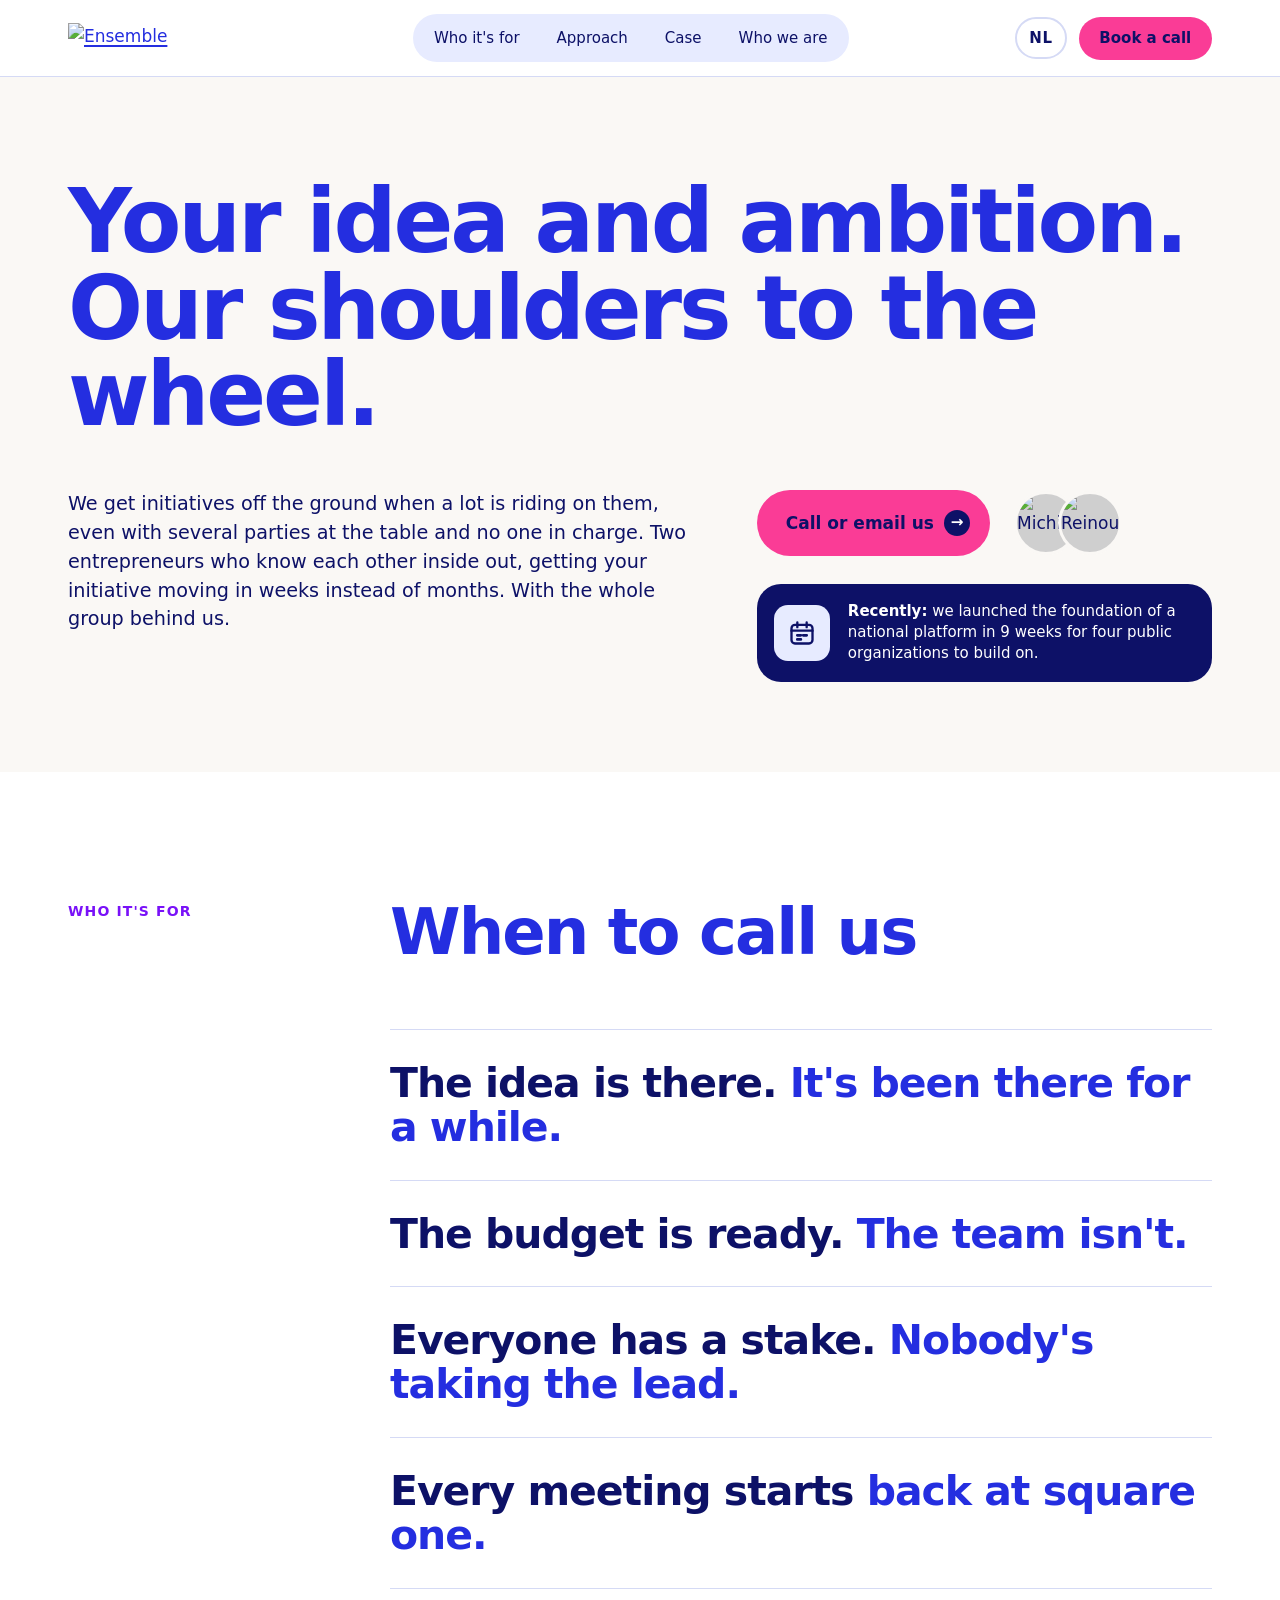
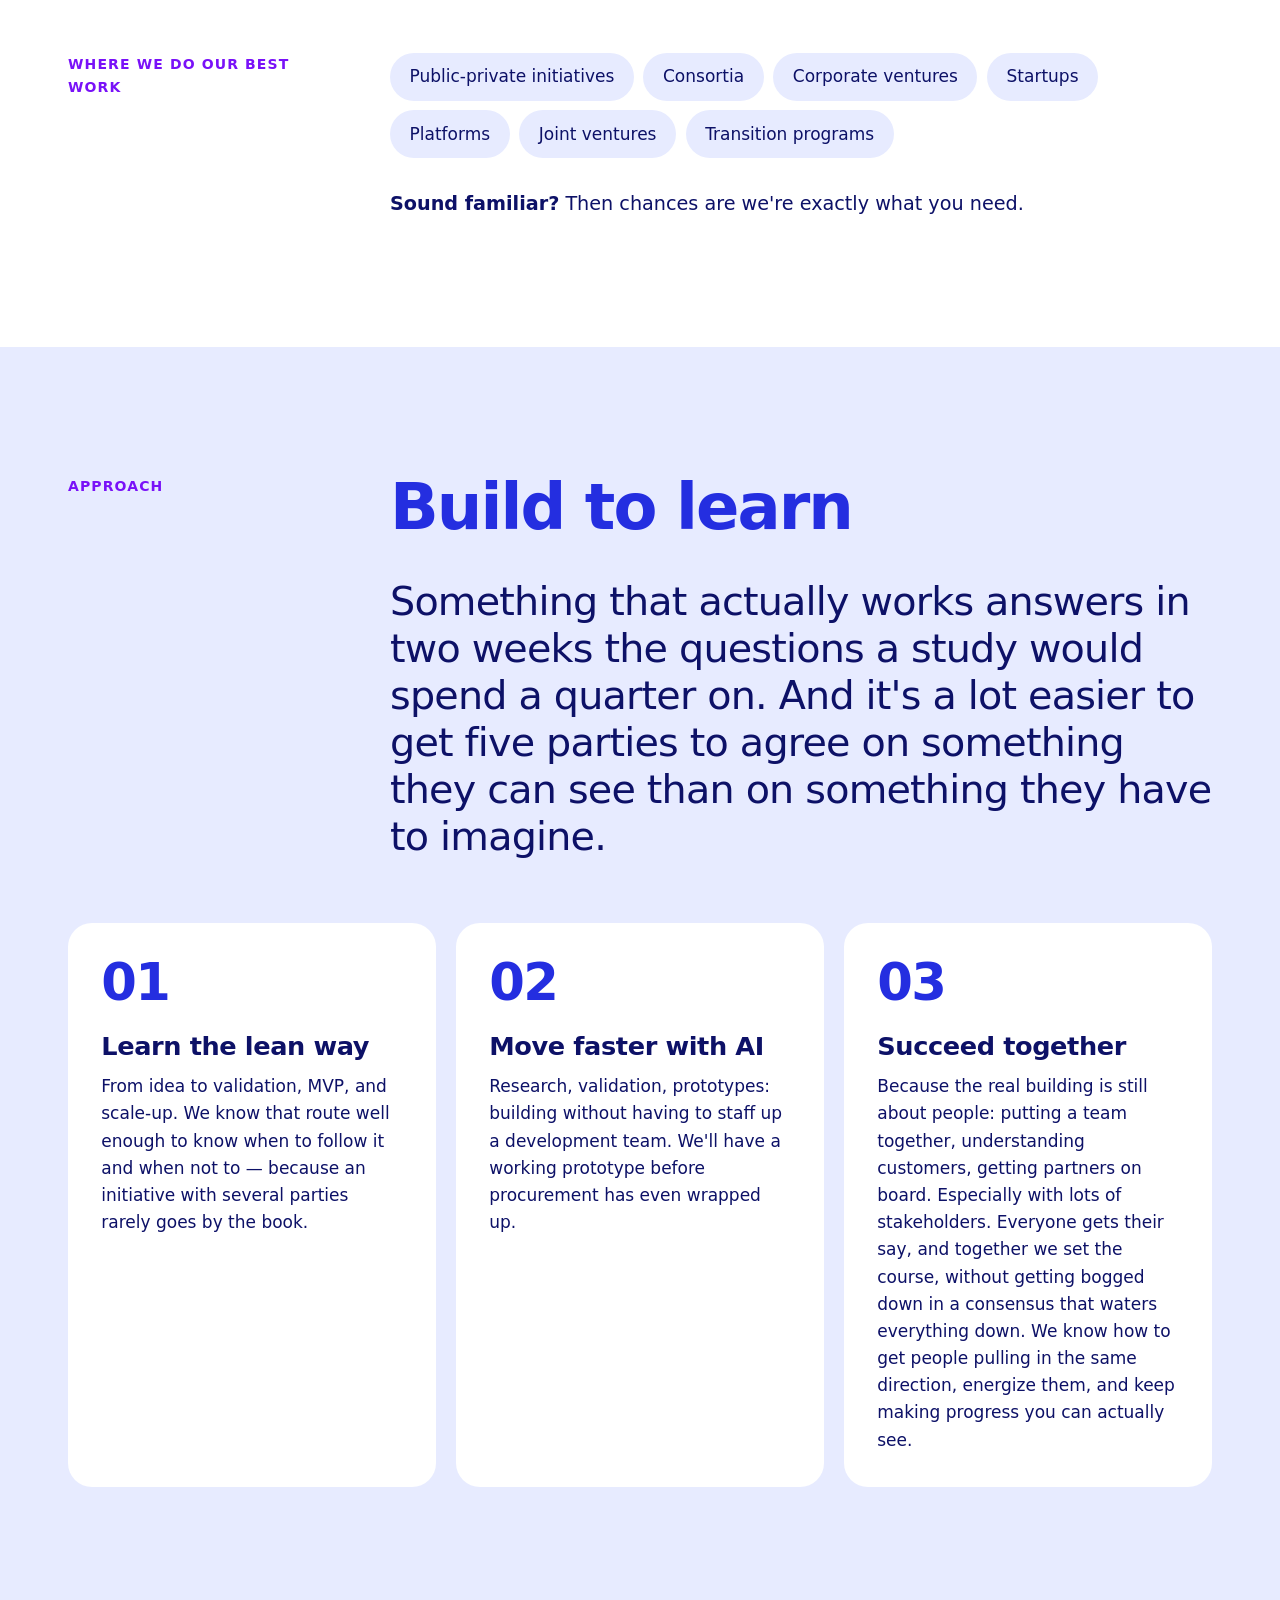
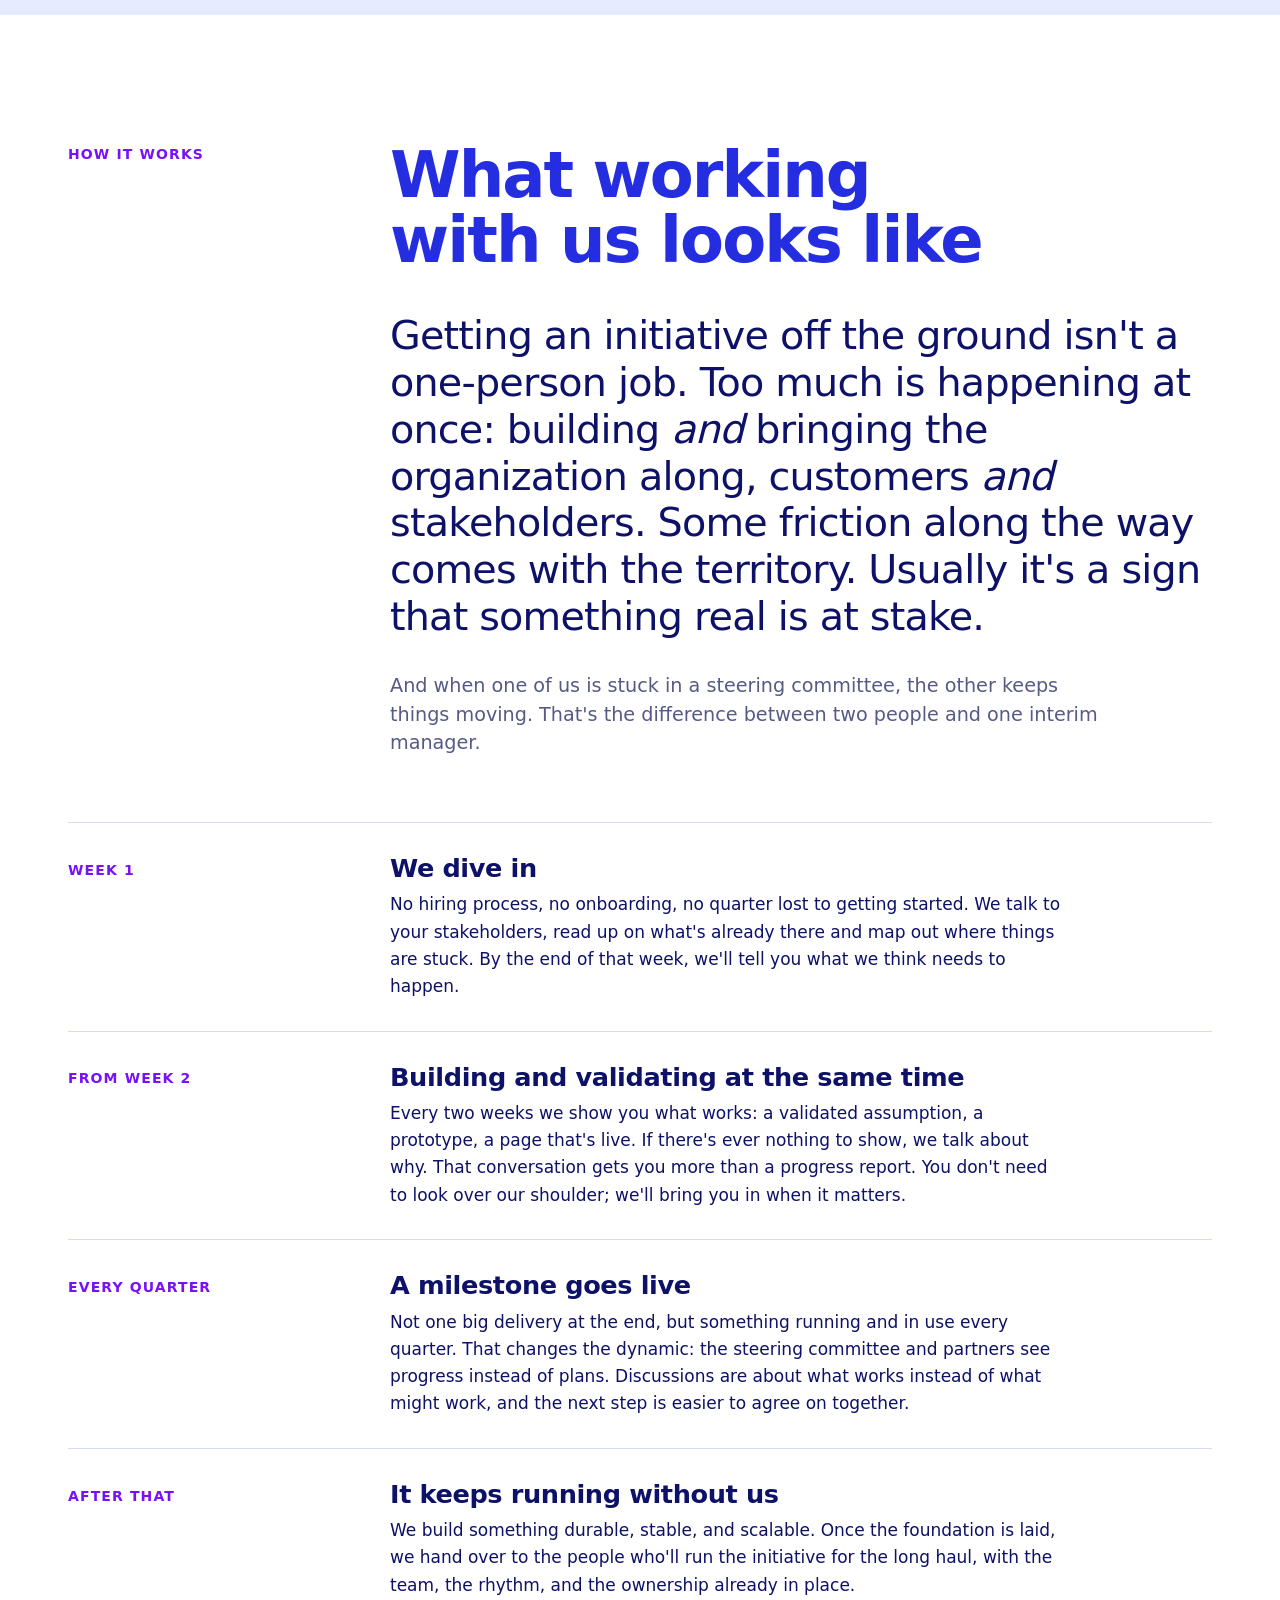
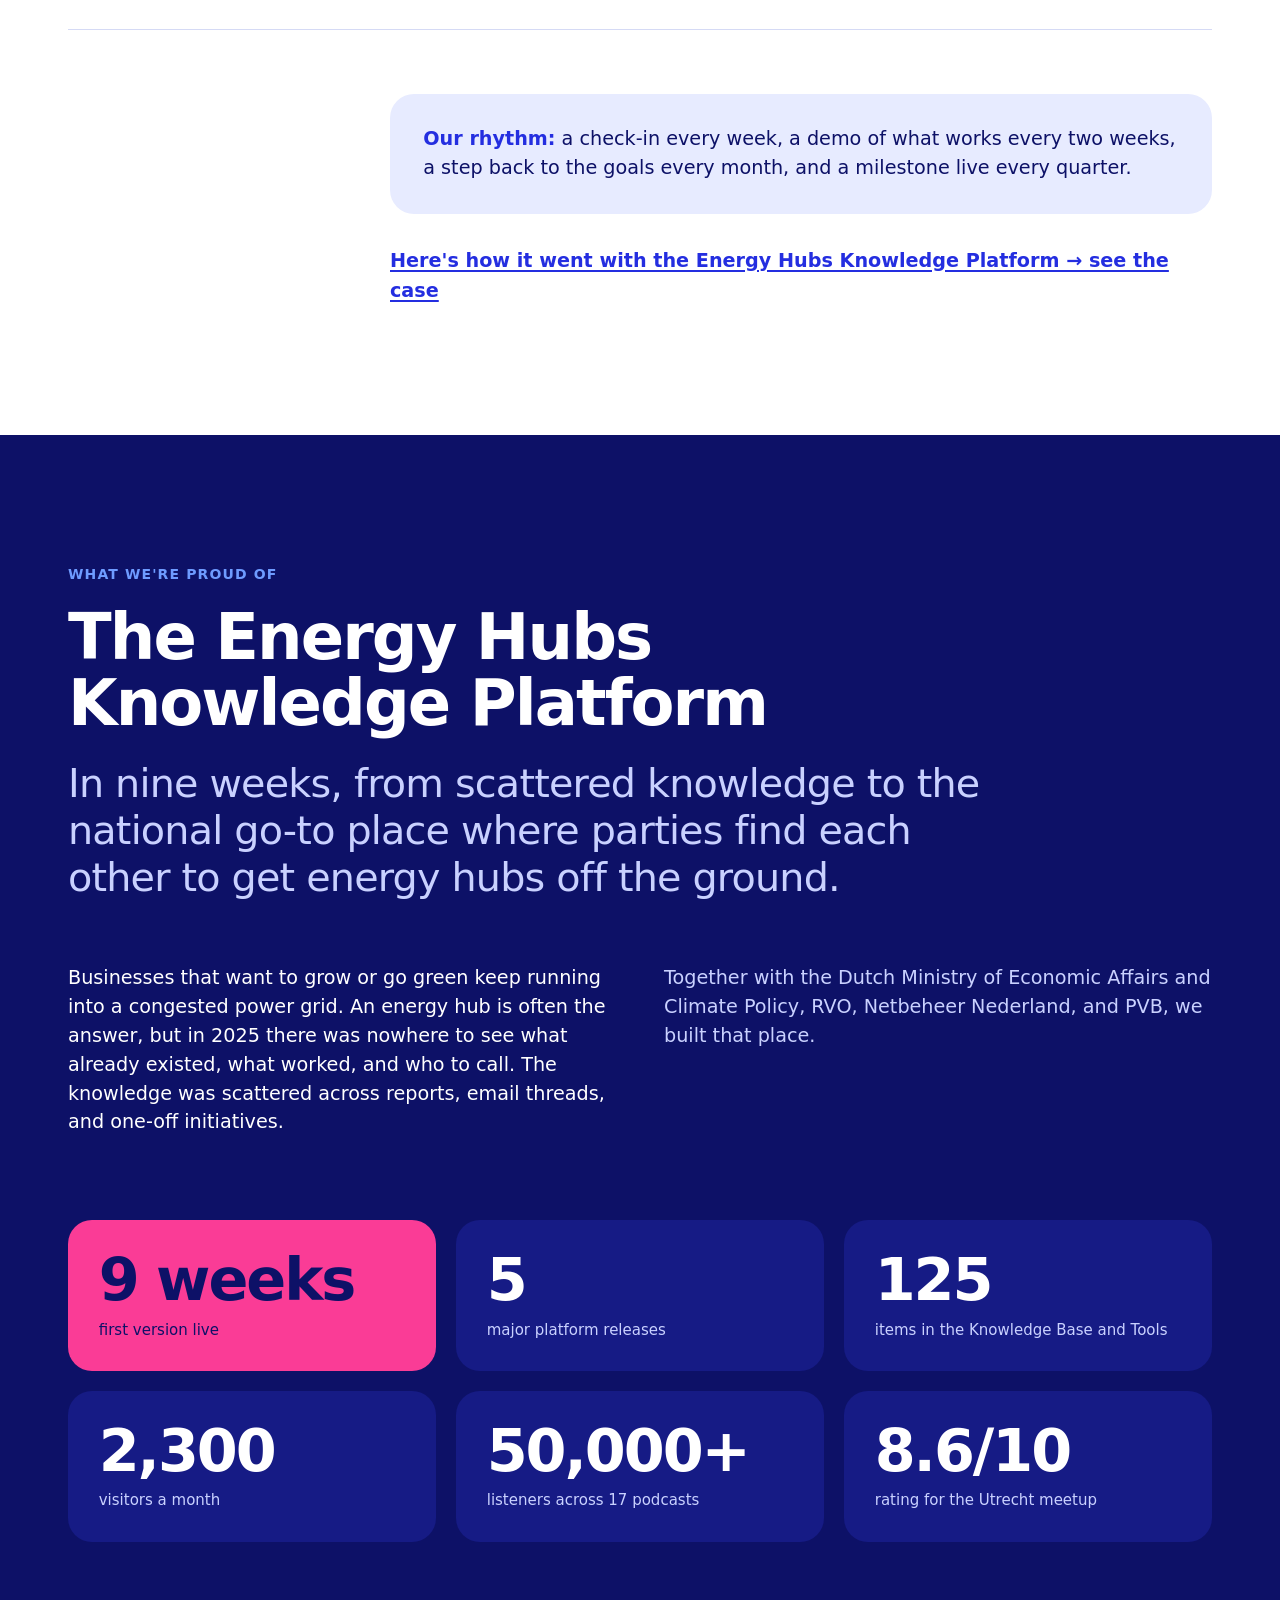
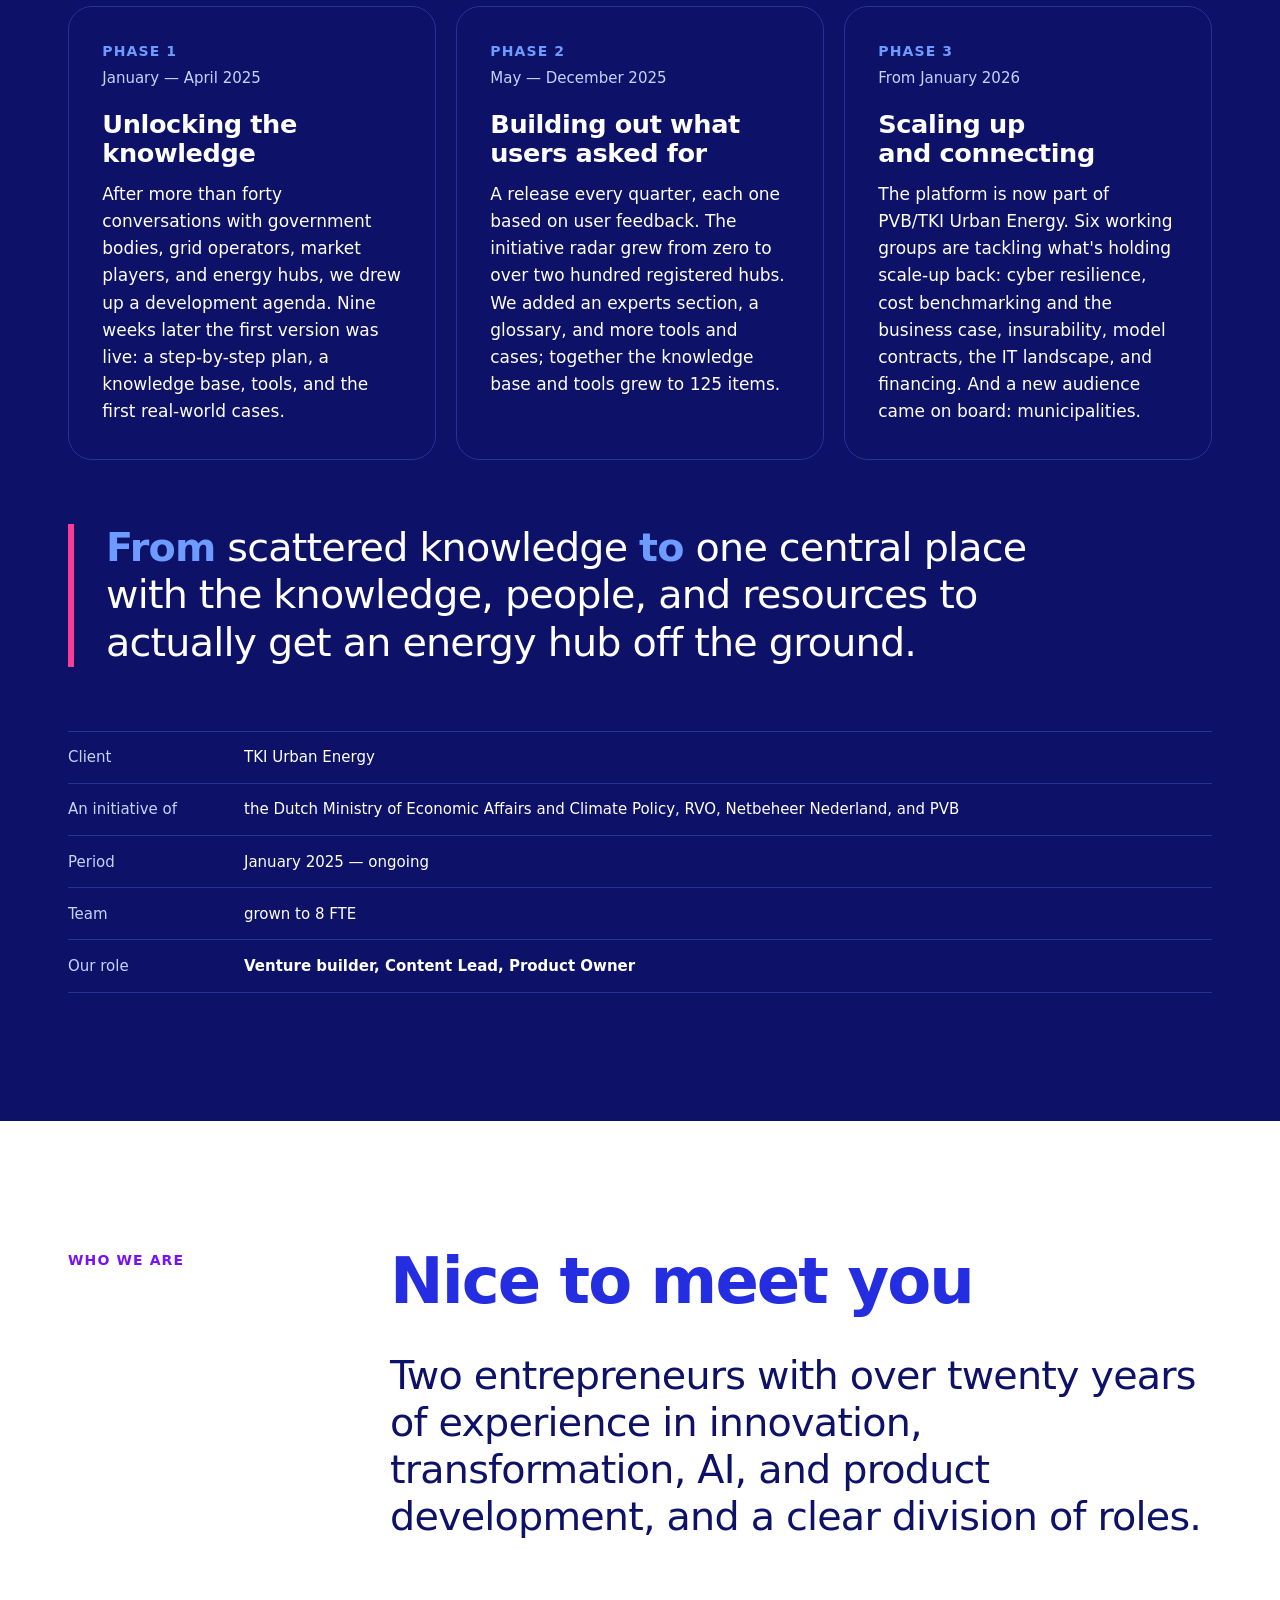
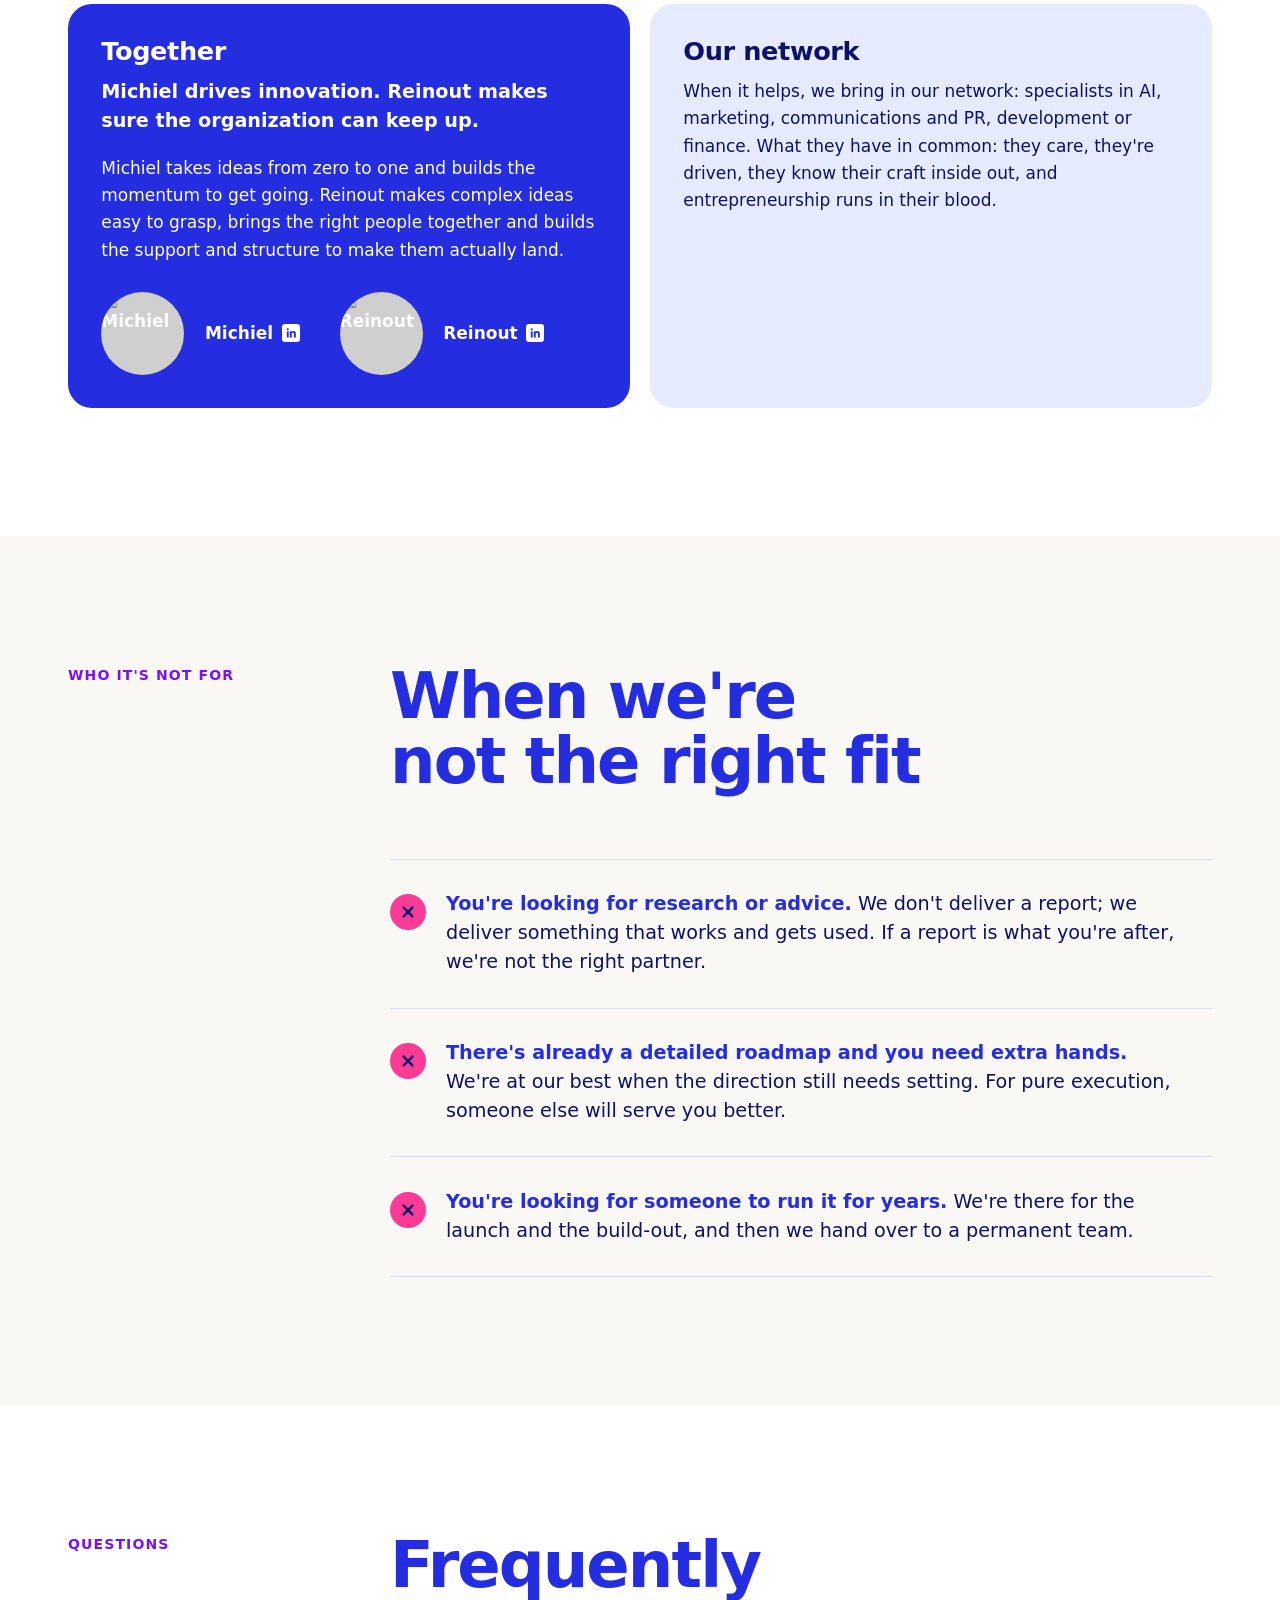
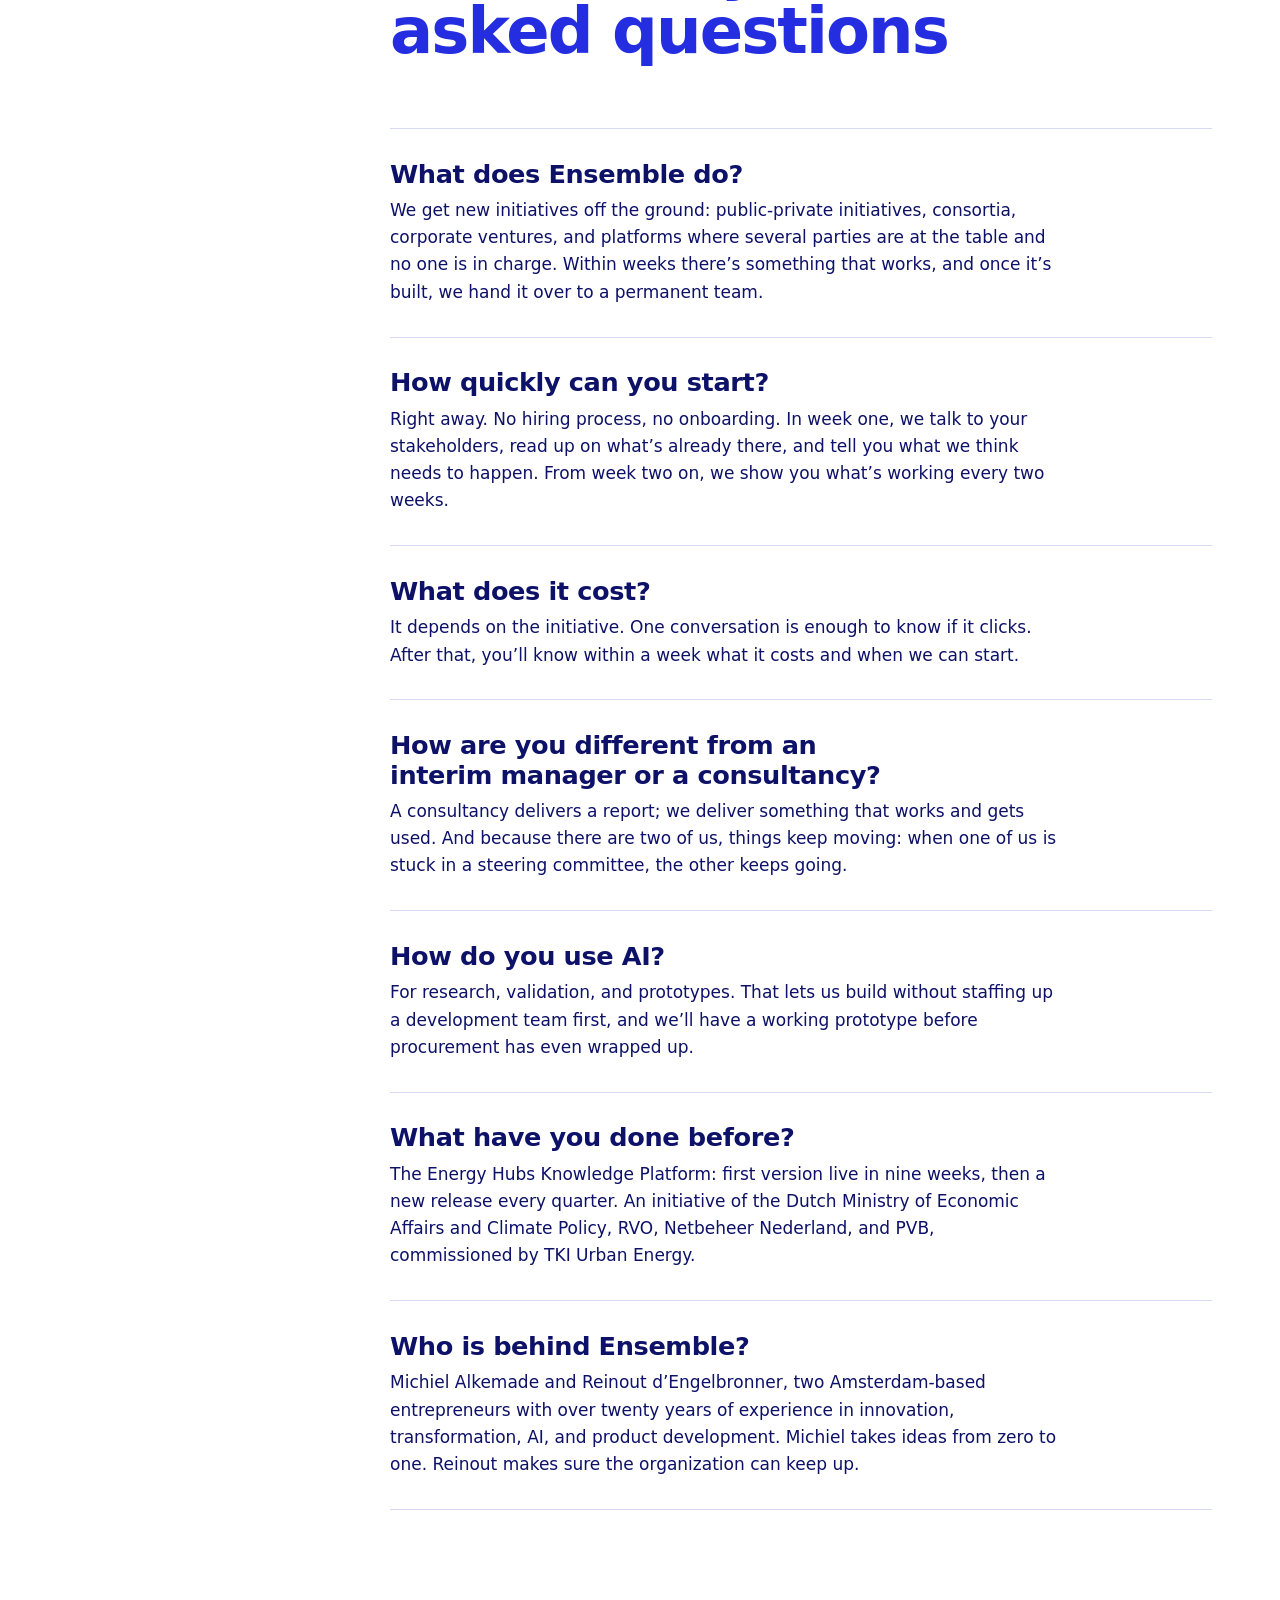
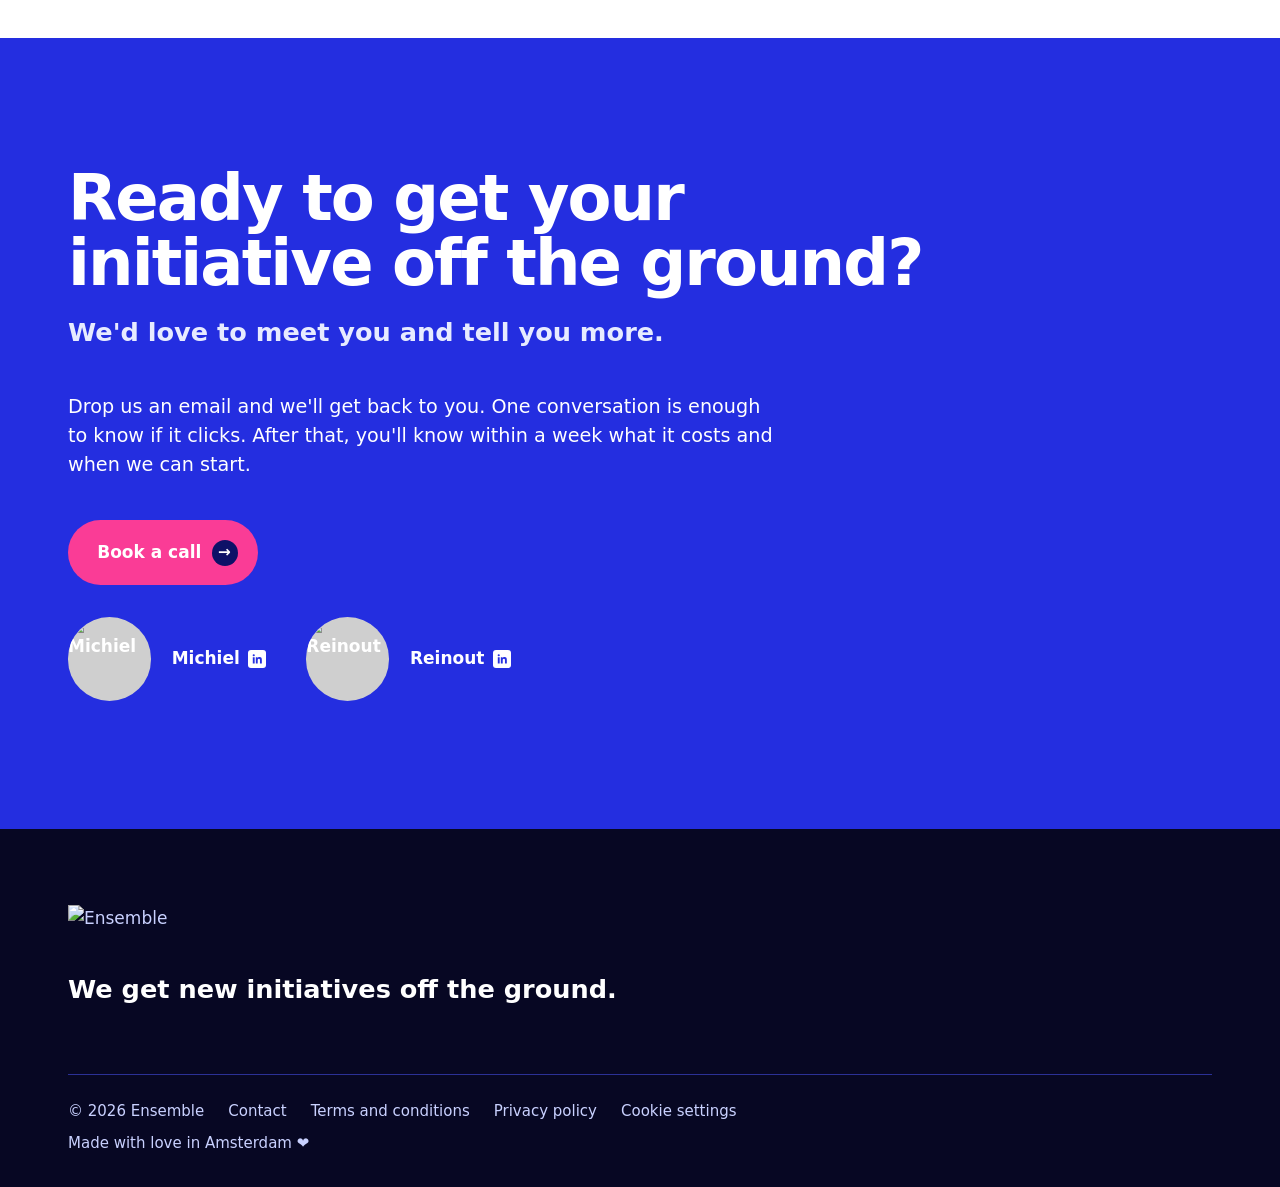
==== commit cee6277c: "Tag Manager GTM-NCMFDF5D (GA4, PostHog, cookiebanner) en privacyverklaring NL/EN Co-Authored-By: Cla" ====
--- a/en/index.html
+++ b/en/index.html
@@ -3,6 +3,8 @@
 <head>
   <meta charset="utf-8" />
   <meta name="viewport" content="width=device-width, initial-scale=1" />
+  <!-- Google Tag Manager (GTM-NCMFDF5D): Google Analytics en PostHog met cookiebanner, zie README.md -->
+  <script>(function(w,d,s,l,i){w[l]=w[l]||[];w[l].push({'gtm.start':new Date().getTime(),event:'gtm.js'});var f=d.getElementsByTagName(s)[0],j=d.createElement(s),dl=l!='dataLayer'?'&l='+l:'';j.async=true;j.src='https://www.googletagmanager.com/gtm.js?id='+i+dl;f.parentNode.insertBefore(j,f);})(window,document,'script','dataLayer','GTM-NCMFDF5D');</script>
   <title>Ensemble — Getting new initiatives off the ground in weeks</title>
   <meta name="description" content="Ensemble gets new initiatives off the ground. Two entrepreneurs who get public-private initiatives, consortia, and ventures up and running in weeks." />
   <link rel="canonical" href="https://withensemble.nl/en/" />
@@ -228,6 +230,7 @@
   </script>
 </head>
 <body>
+  <noscript><iframe src="https://www.googletagmanager.com/ns.html?id=GTM-NCMFDF5D" height="0" width="0" style="display:none;visibility:hidden" title="Google Tag Manager"></iframe></noscript>
 
   <!-- MENU -->
   <header class="nav">
@@ -535,7 +538,8 @@
           <li>© 2026 Ensemble</li>
           <li><a href="mailto:hallo@withensemble.nl">Contact</a></li>
           <li><a href="#">Terms and conditions</a></li>
-          <li><a href="#">Privacy policy</a></li>
+          <li><a href="/en/privacy/">Privacy policy</a></li>
+          <li><a href="#cookie-settings" data-cookie-settings>Cookie settings</a></li>
         </ul>
         <p>Made with love in Amsterdam <span aria-label="heart">❤️</span></p>
       </div>
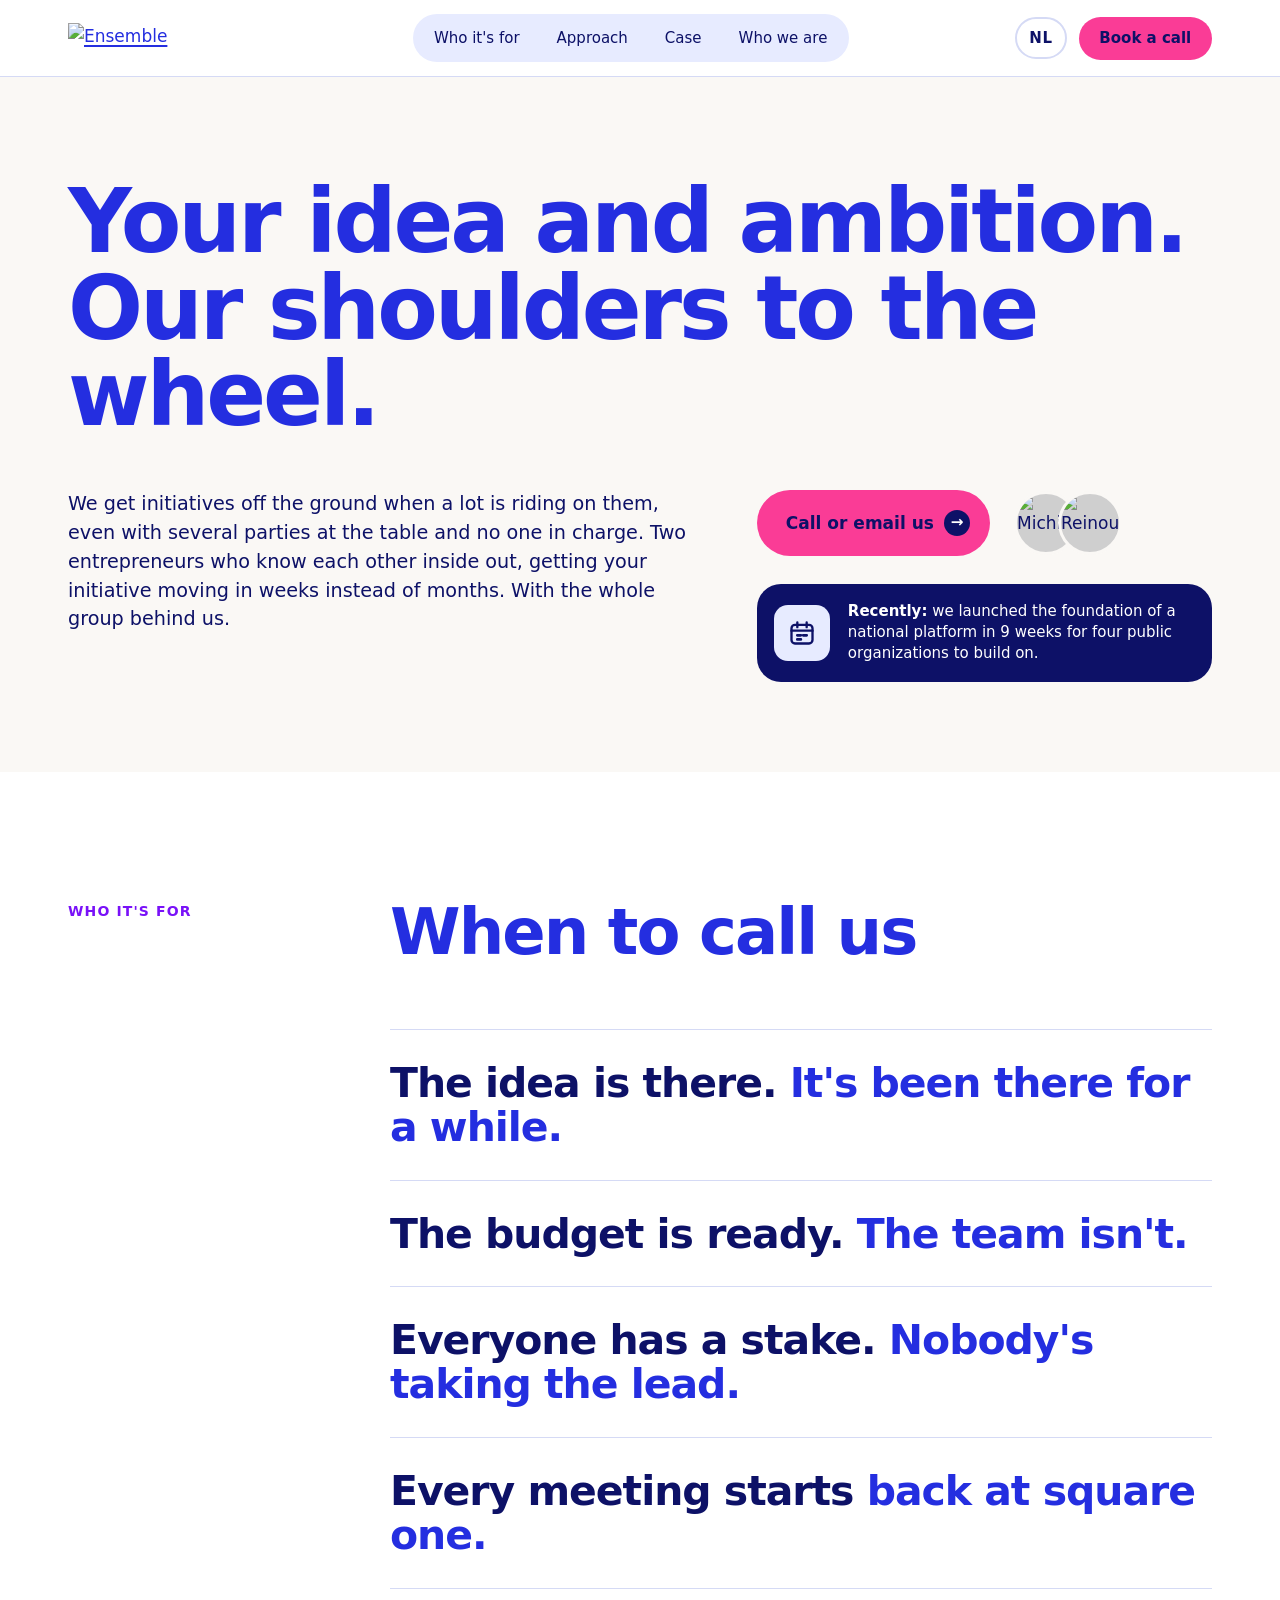
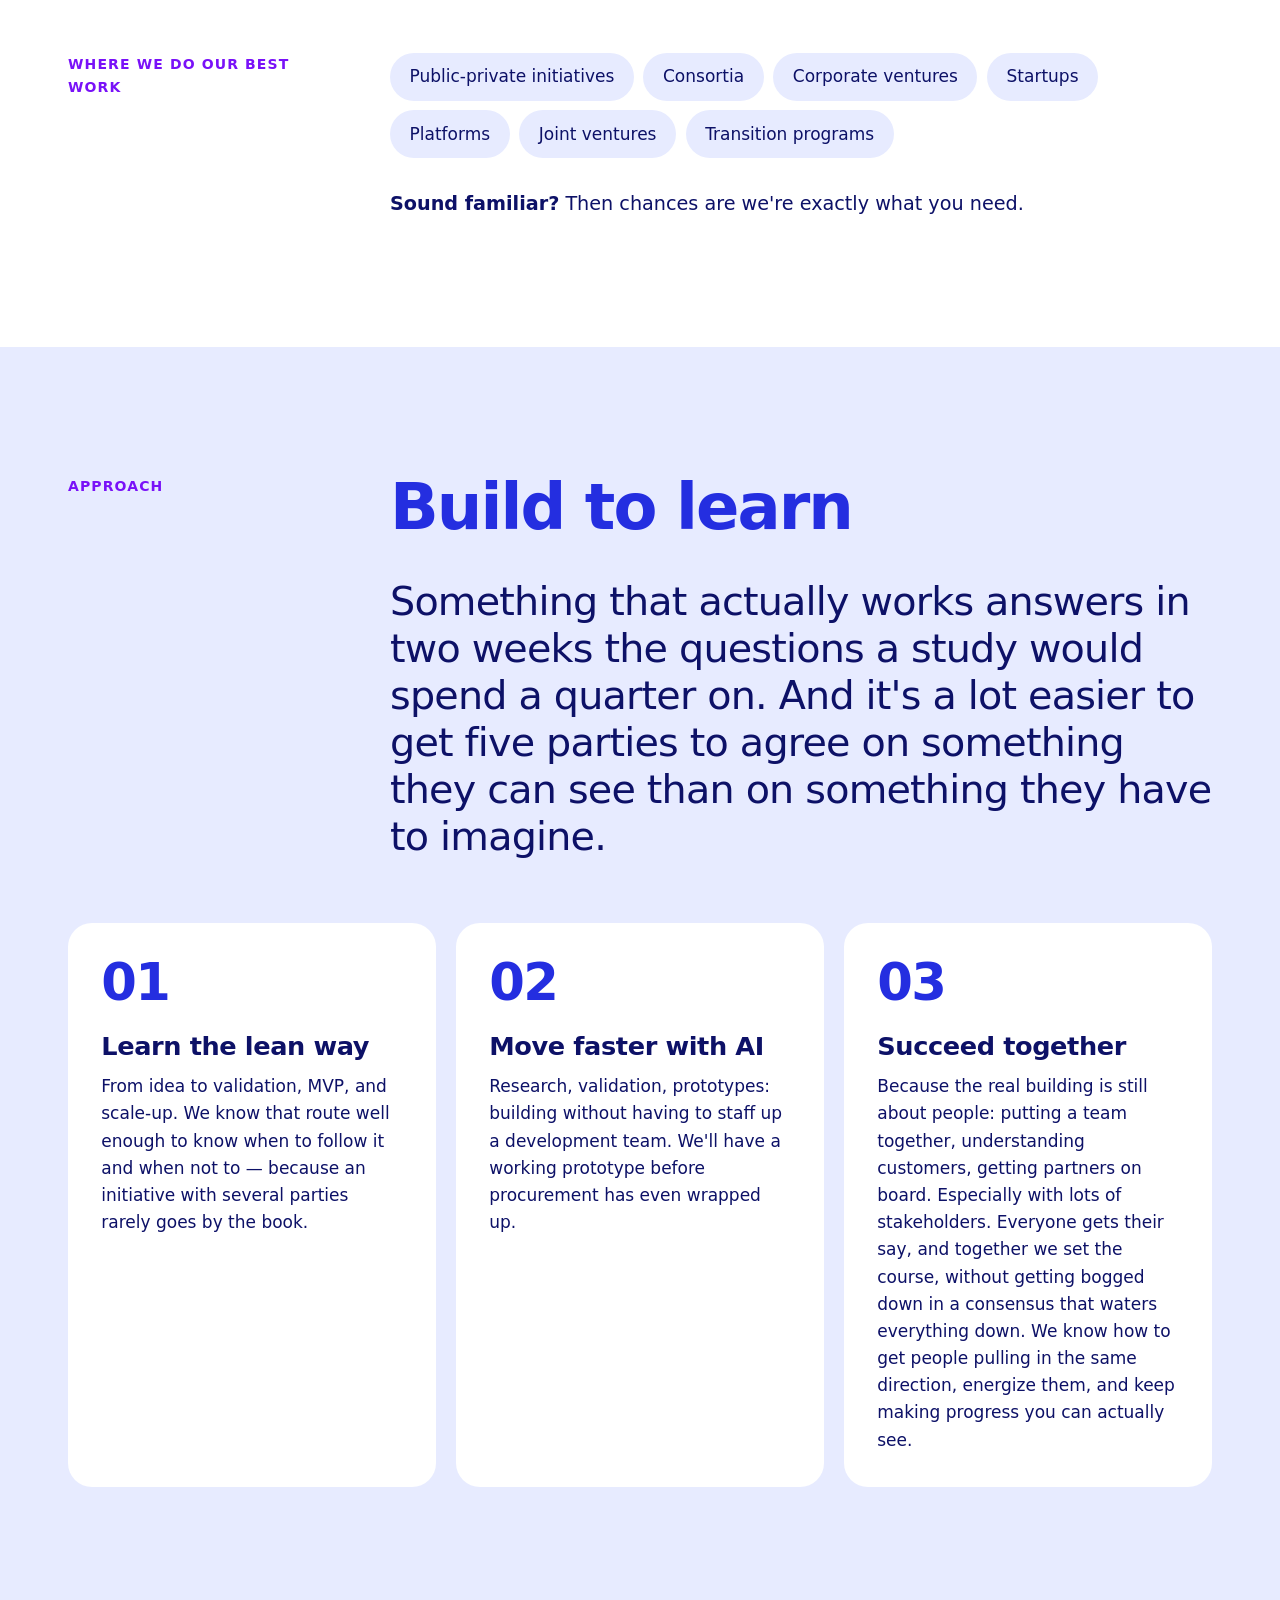
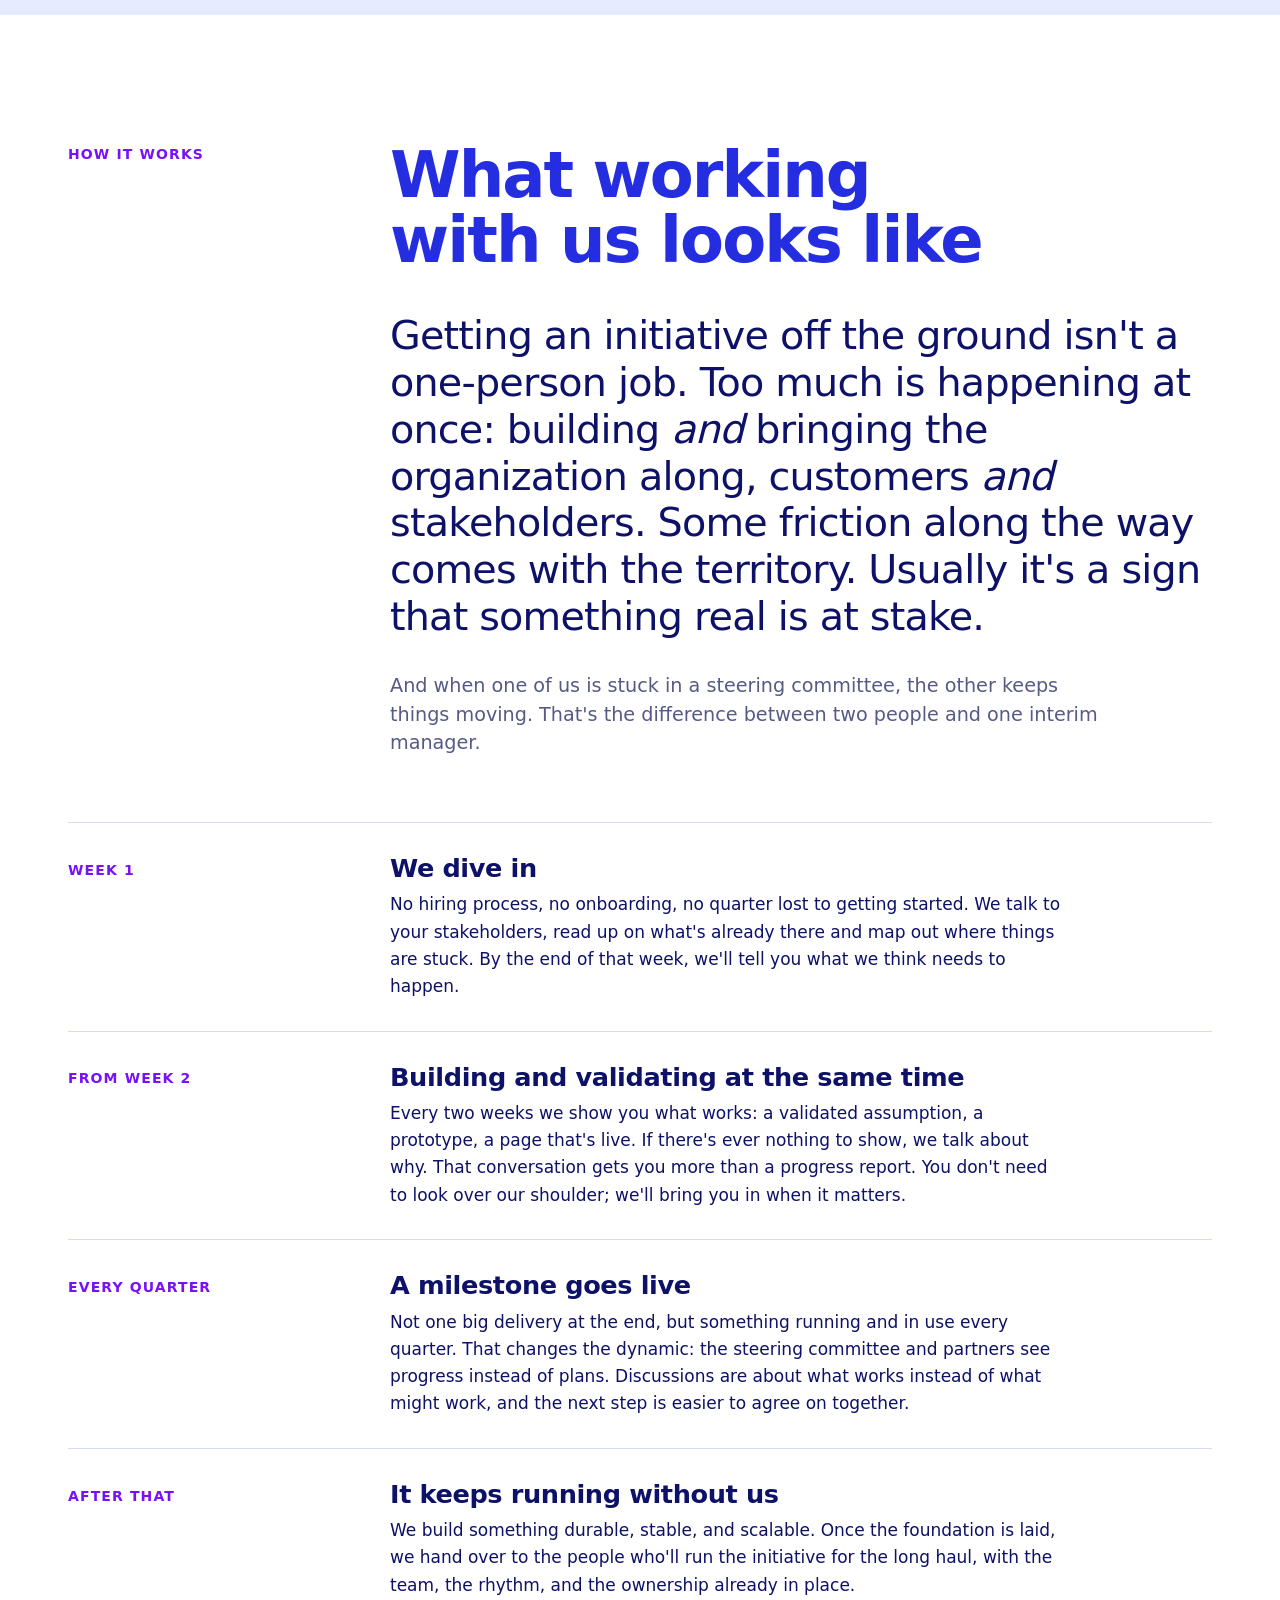
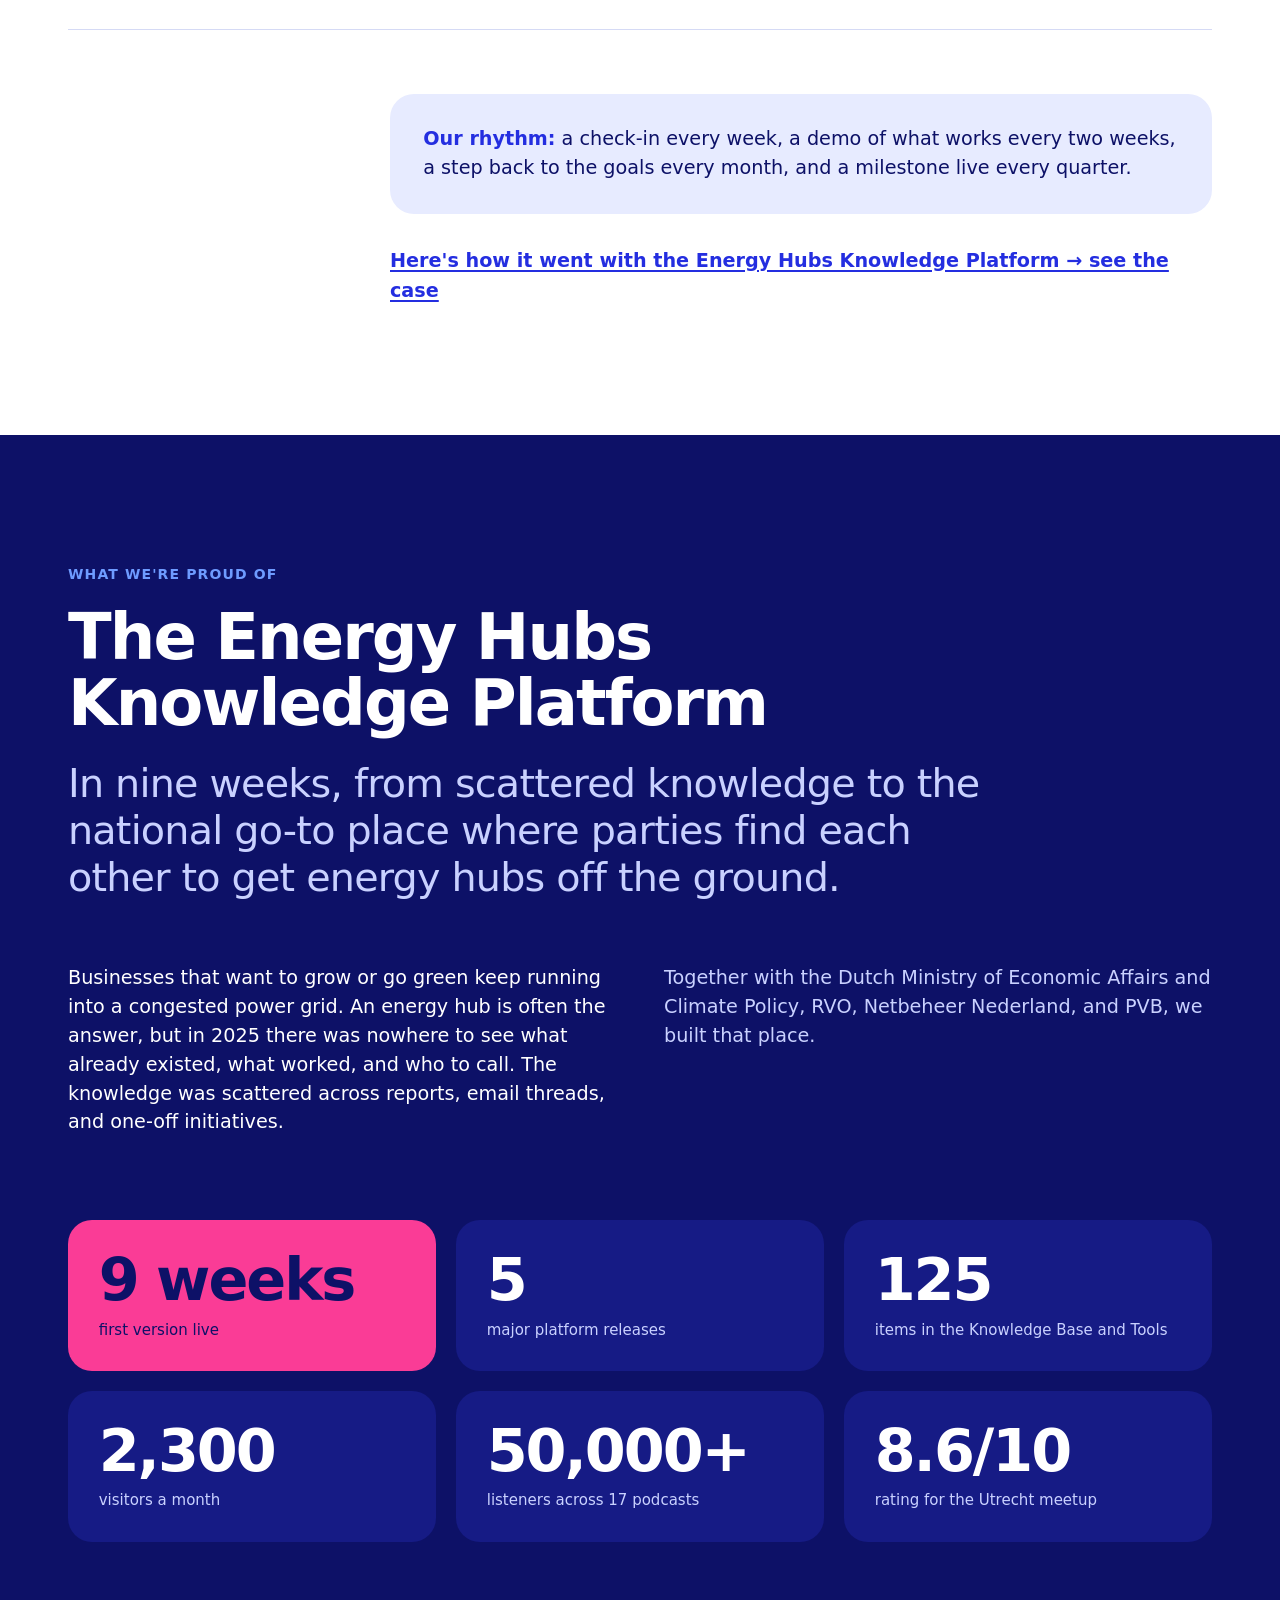
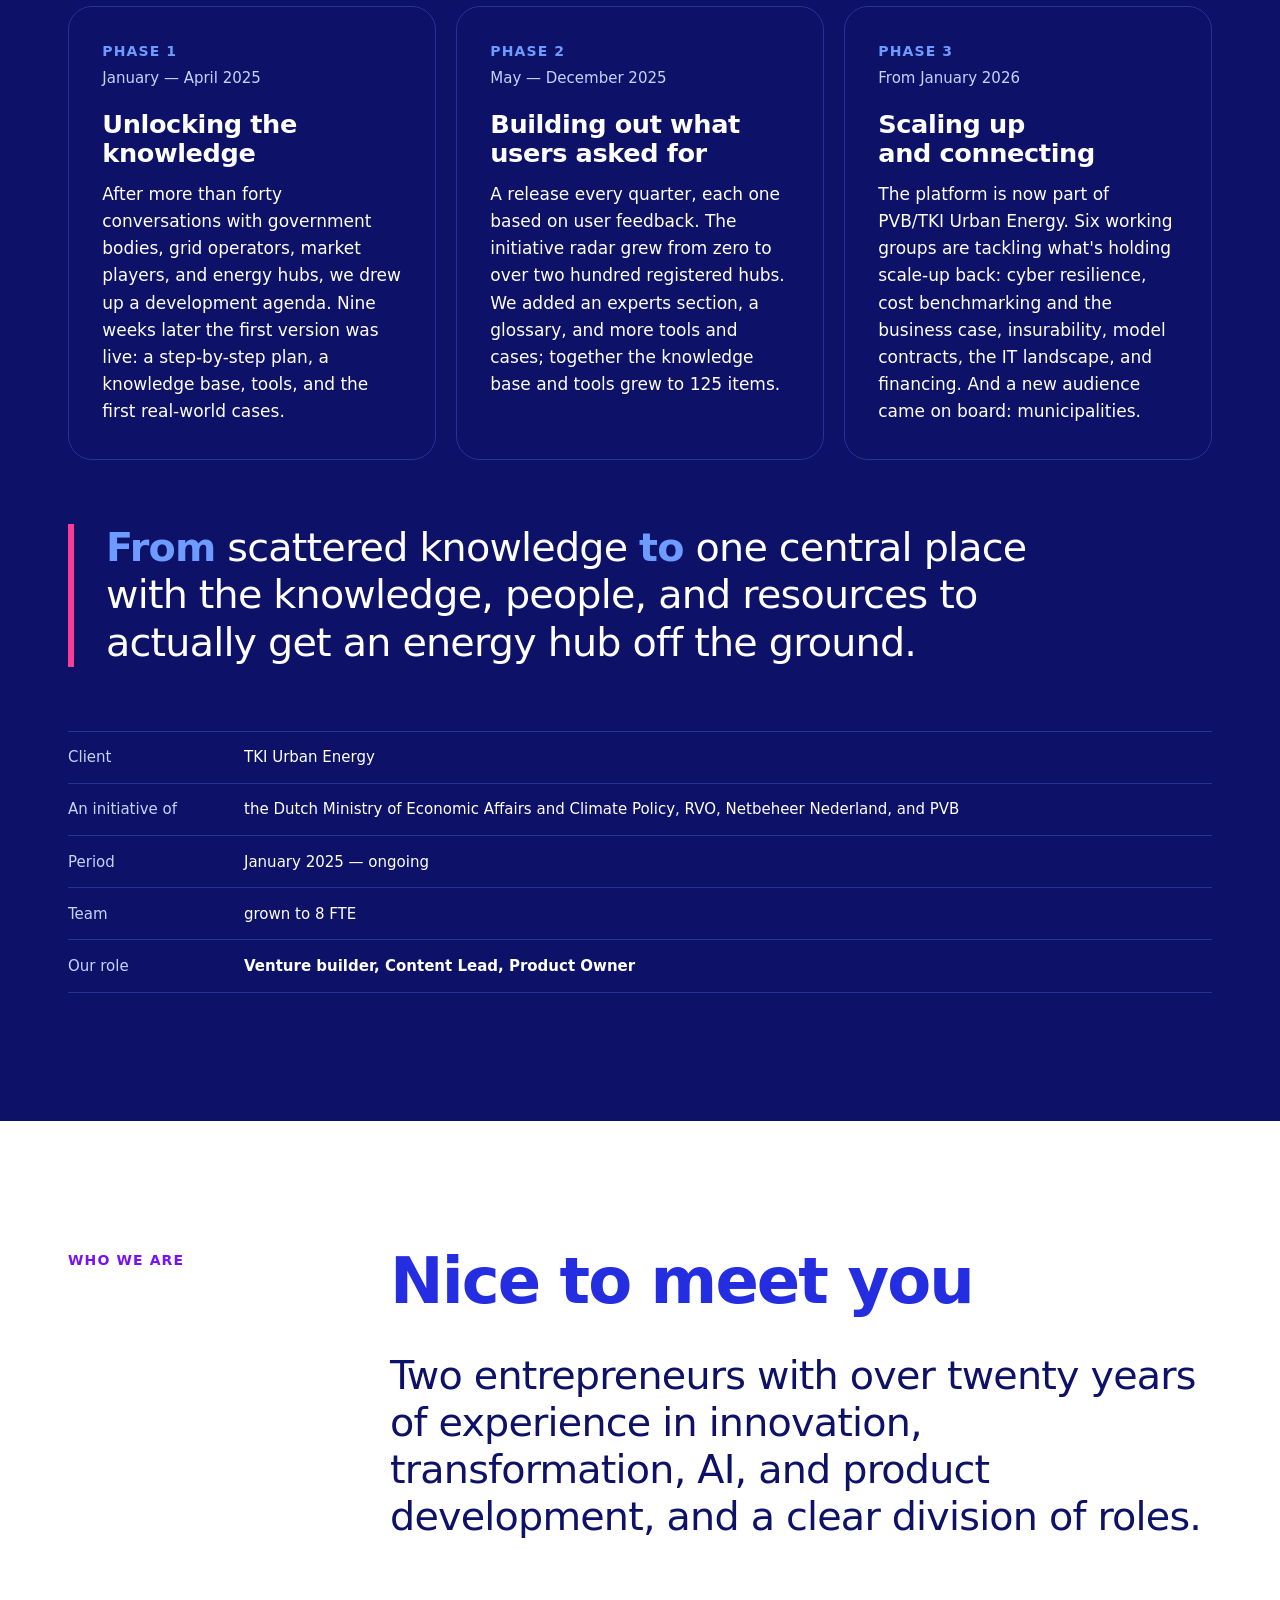
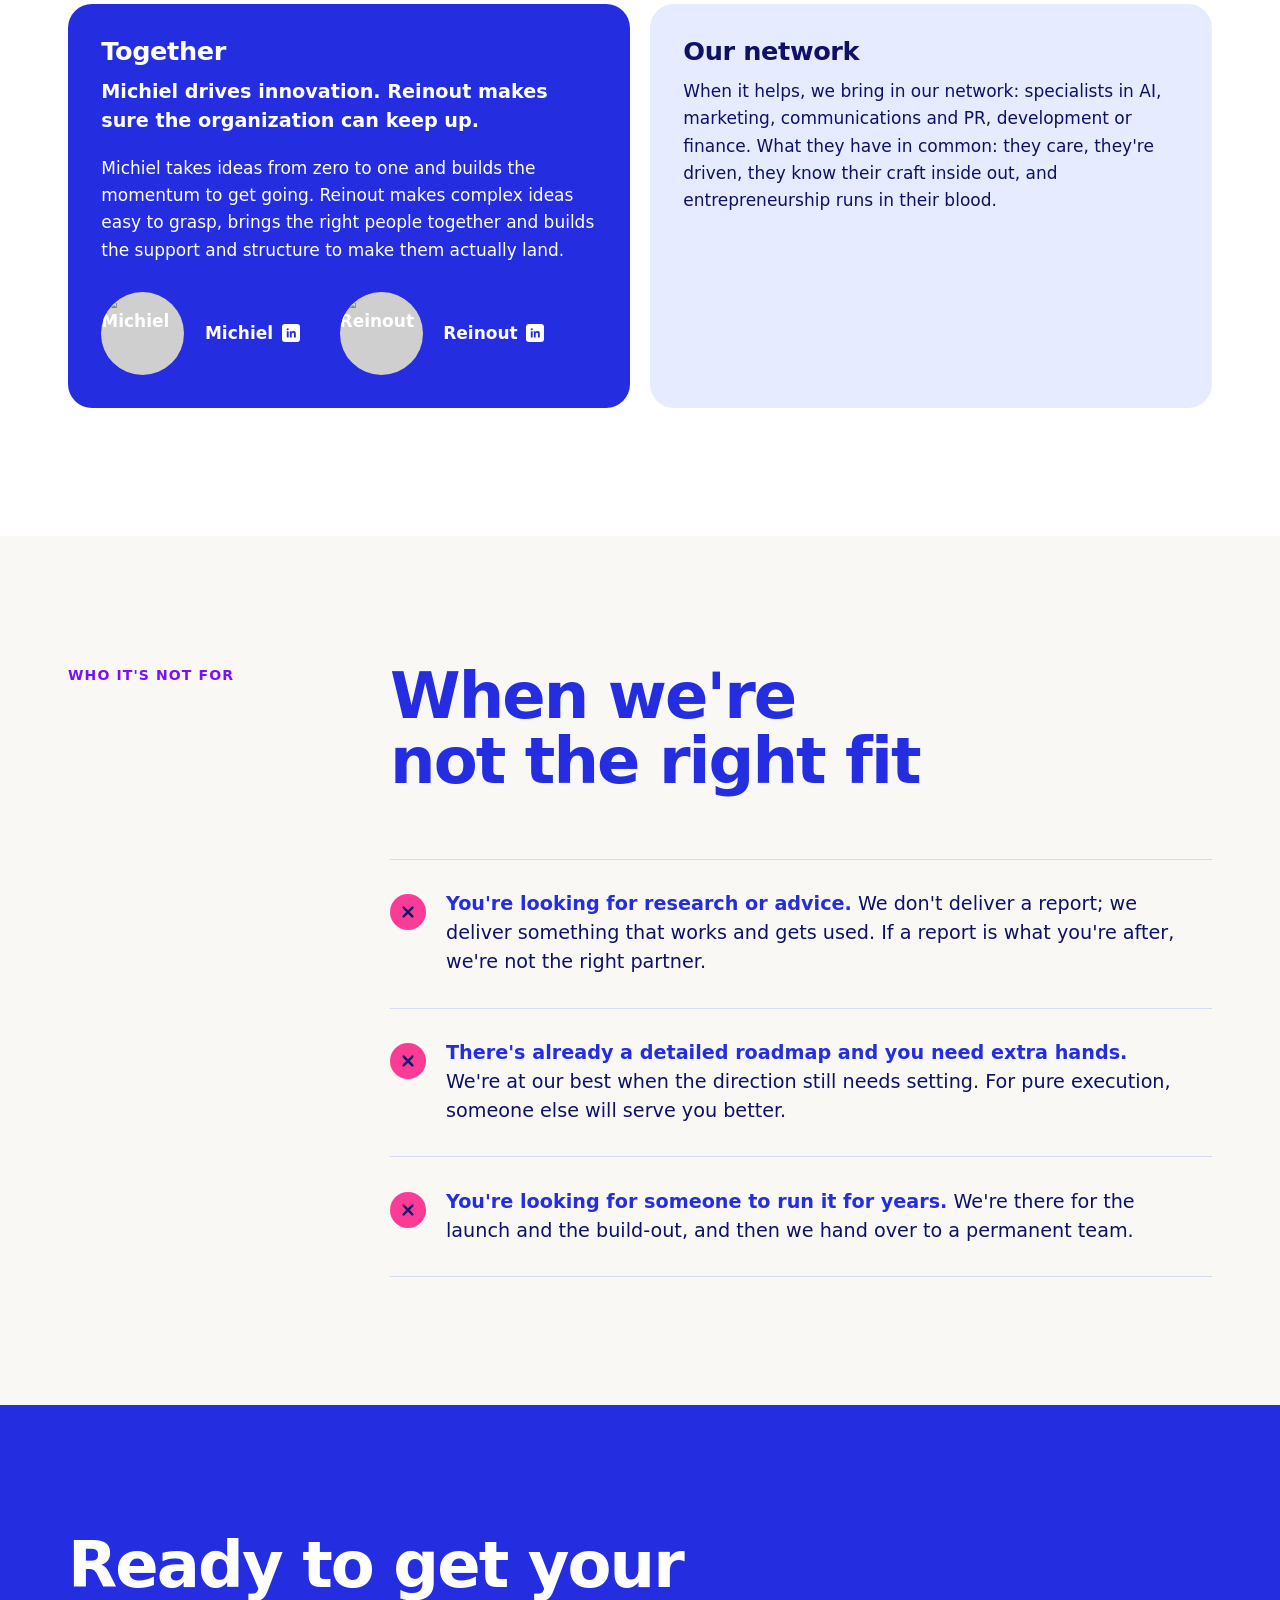
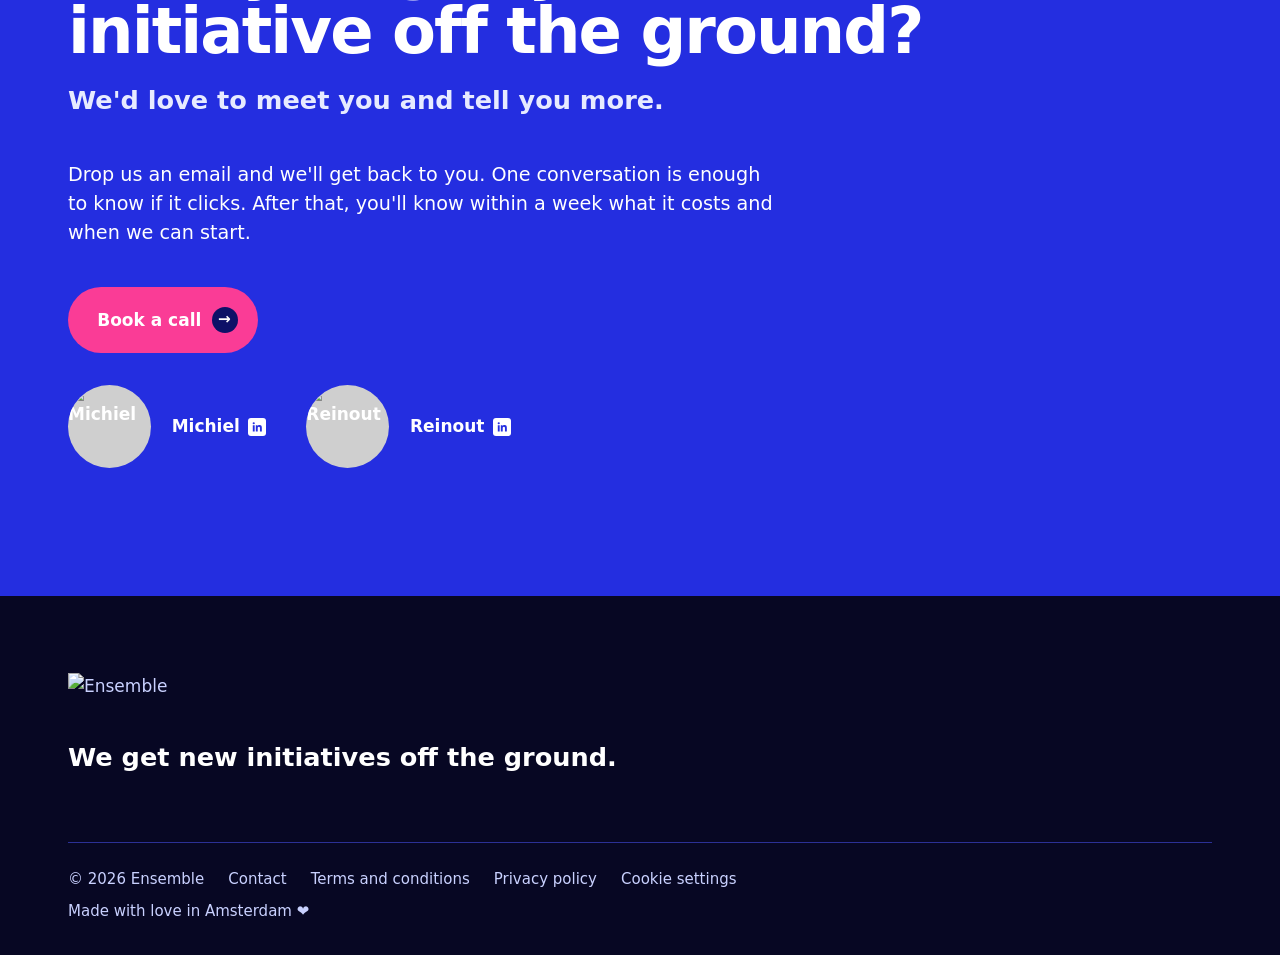
==== commit c3450115: "V6.17 — Engelse FAQ tijdelijk van /en/ gehaald (blok en FAQPage) De Engelse FAQ-teksten zijn nog nie" ====
--- a/en/index.html
+++ b/en/index.html
@@ -145,72 +145,11 @@
         ]
       },
       {
-        "@type": [
-          "WebPage",
-          "FAQPage"
-        ],
+        "@type": "WebPage",
         "@id": "https://withensemble.nl/en/#webpage",
         "url": "https://withensemble.nl/en/",
         "name": "Ensemble — Getting new initiatives off the ground in weeks",
         "description": "Ensemble gets new initiatives off the ground. Two entrepreneurs who get public-private initiatives, consortia, and ventures up and running in weeks.",
-        "mainEntity": [
-          {
-            "@type": "Question",
-            "name": "What does Ensemble do?",
-            "acceptedAnswer": {
-              "@type": "Answer",
-              "text": "We get new initiatives off the ground: public-private initiatives, consortia, corporate ventures, and platforms where several parties are at the table and no one is in charge. Within weeks there’s something that works, and once it’s built, we hand it over to a permanent team."
-            }
-          },
-          {
-            "@type": "Question",
-            "name": "How quickly can you start?",
-            "acceptedAnswer": {
-              "@type": "Answer",
-              "text": "Right away. No hiring process, no onboarding. In week one, we talk to your stakeholders, read up on what’s already there, and tell you what we think needs to happen. From week two on, we show you what’s working every two weeks."
-            }
-          },
-          {
-            "@type": "Question",
-            "name": "What does it cost?",
-            "acceptedAnswer": {
-              "@type": "Answer",
-              "text": "It depends on the initiative. One conversation is enough to know if it clicks. After that, you’ll know within a week what it costs and when we can start."
-            }
-          },
-          {
-            "@type": "Question",
-            "name": "How are you different from an interim manager or a consultancy?",
-            "acceptedAnswer": {
-              "@type": "Answer",
-              "text": "A consultancy delivers a report; we deliver something that works and gets used. And because there are two of us, things keep moving: when one of us is stuck in a steering committee, the other keeps going."
-            }
-          },
-          {
-            "@type": "Question",
-            "name": "How do you use AI?",
-            "acceptedAnswer": {
-              "@type": "Answer",
-              "text": "For research, validation, and prototypes. That lets us build without staffing up a development team first, and we’ll have a working prototype before procurement has even wrapped up."
-            }
-          },
-          {
-            "@type": "Question",
-            "name": "What have you done before?",
-            "acceptedAnswer": {
-              "@type": "Answer",
-              "text": "The Energy Hubs Knowledge Platform: first version live in nine weeks, then a new release every quarter. An initiative of the Dutch Ministry of Economic Affairs and Climate Policy, RVO, Netbeheer Nederland, and PVB, commissioned by TKI Urban Energy."
-            }
-          },
-          {
-            "@type": "Question",
-            "name": "Who is behind Ensemble?",
-            "acceptedAnswer": {
-              "@type": "Answer",
-              "text": "Michiel Alkemade and Reinout d’Engelbronner, two Amsterdam-based entrepreneurs with over twenty years of experience in innovation, transformation, AI, and product development. Michiel takes ideas from zero to one. Reinout makes sure the organization can keep up."
-            }
-          }
-        ],
         "inLanguage": "en-US",
         "isPartOf": {
           "@id": "https://withensemble.nl/#website"
@@ -492,27 +431,6 @@
       </div>
     </section>
 
-    <!-- SECTIE 8b — VEELGESTELDE VRAGEN (ook als FAQPage in de structured data) -->
-    <section class="section faq" id="vragen">
-      <div class="wrap">
-        <div class="split">
-          <p class="label">Questions</p>
-          <div>
-            <h2 class="section-head">Frequently asked questions</h2>
-            <ul class="rows">
-              <li><h3>What does Ensemble do?</h3><p>We get new initiatives off the ground: public-private initiatives, consortia, corporate ventures, and platforms where several parties are at the table and no one is in charge. Within weeks there’s something that works, and once it’s built, we hand it over to a permanent team.</p></li>
-              <li><h3>How quickly can you start?</h3><p>Right away. No hiring process, no onboarding. In week one, we talk to your stakeholders, read up on what’s already there, and tell you what we think needs to happen. From week two on, we show you what’s working every two weeks.</p></li>
-              <li><h3>What does it cost?</h3><p>It depends on the initiative. One conversation is enough to know if it clicks. After that, you’ll know within a week what it costs and when we can start.</p></li>
-              <li><h3>How are you different from an interim manager or a consultancy?</h3><p>A consultancy delivers a report; we deliver something that works and gets used. And because there are two of us, things keep moving: when one of us is stuck in a steering committee, the other keeps going.</p></li>
-              <li><h3>How do you use AI?</h3><p>For research, validation, and prototypes. That lets us build without staffing up a development team first, and we’ll have a working prototype before procurement has even wrapped up.</p></li>
-              <li><h3>What have you done before?</h3><p>The Energy Hubs Knowledge Platform: first version live in nine weeks, then a new release every quarter. An initiative of the Dutch Ministry of Economic Affairs and Climate Policy, RVO, Netbeheer Nederland, and PVB, commissioned by TKI Urban Energy.</p></li>
-              <li><h3>Who is behind Ensemble?</h3><p>Michiel Alkemade and Reinout d’Engelbronner, two Amsterdam-based entrepreneurs with over twenty years of experience in innovation, transformation, AI, and product development. Michiel takes ideas from zero to one. Reinout makes sure the organization can keep up.</p></li>
-            </ul>
-          </div>
-        </div>
-      </div>
-    </section>
-
     <!-- SECTIE 9 — CONTACT -->
     <section class="section band-blue contact" id="contact">
       <div class="wrap">
